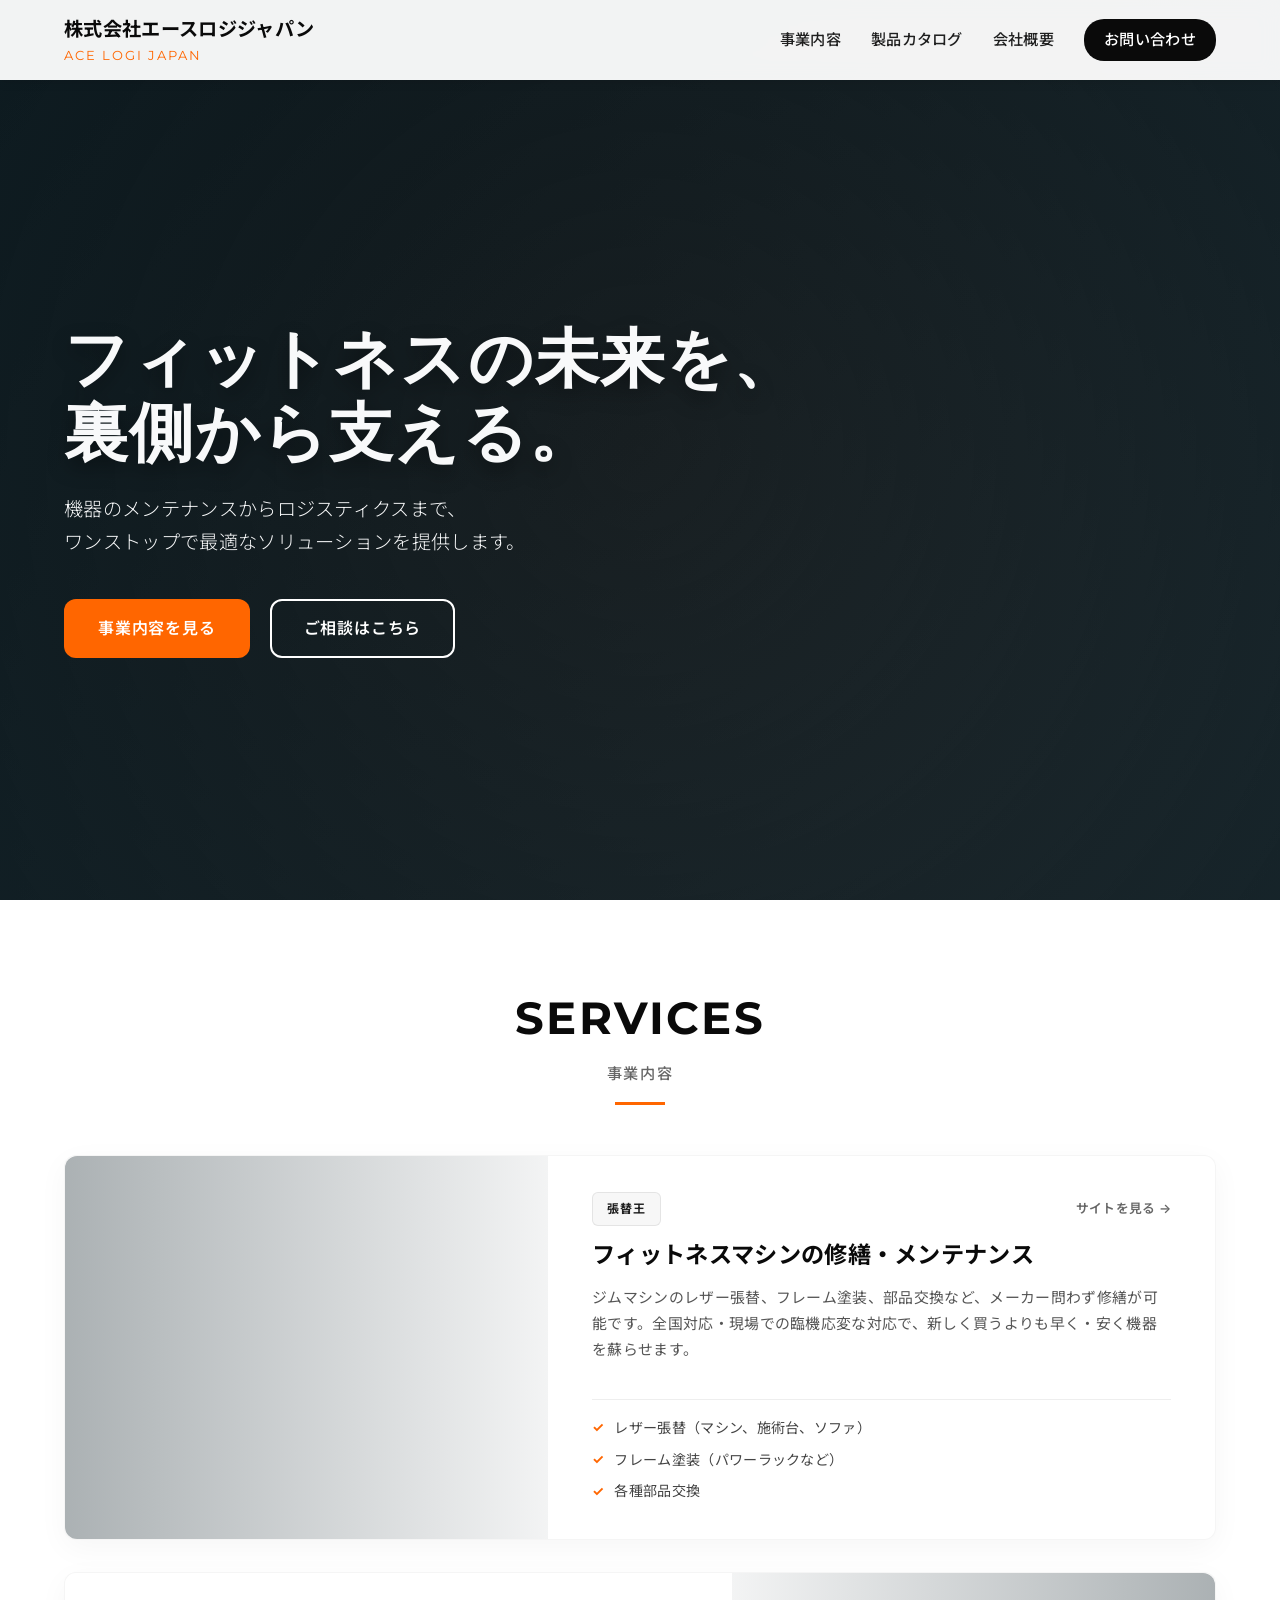
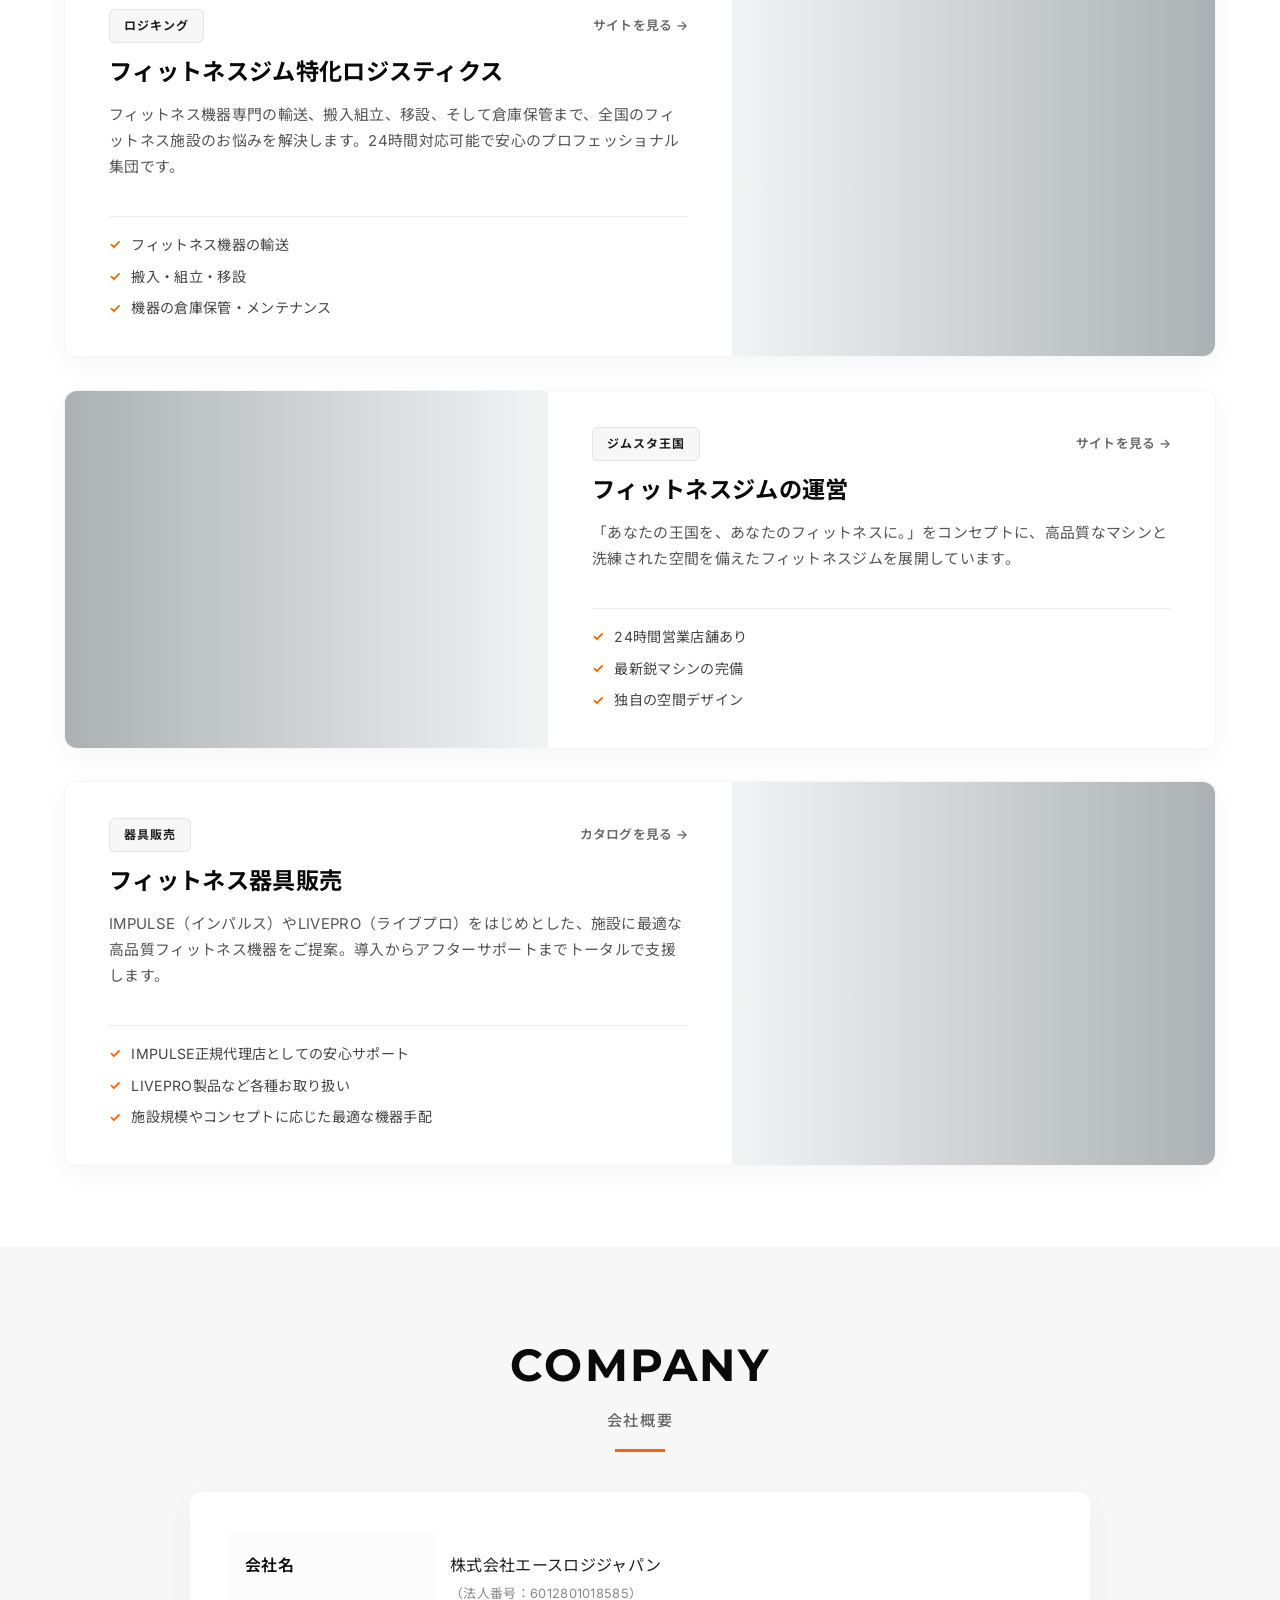
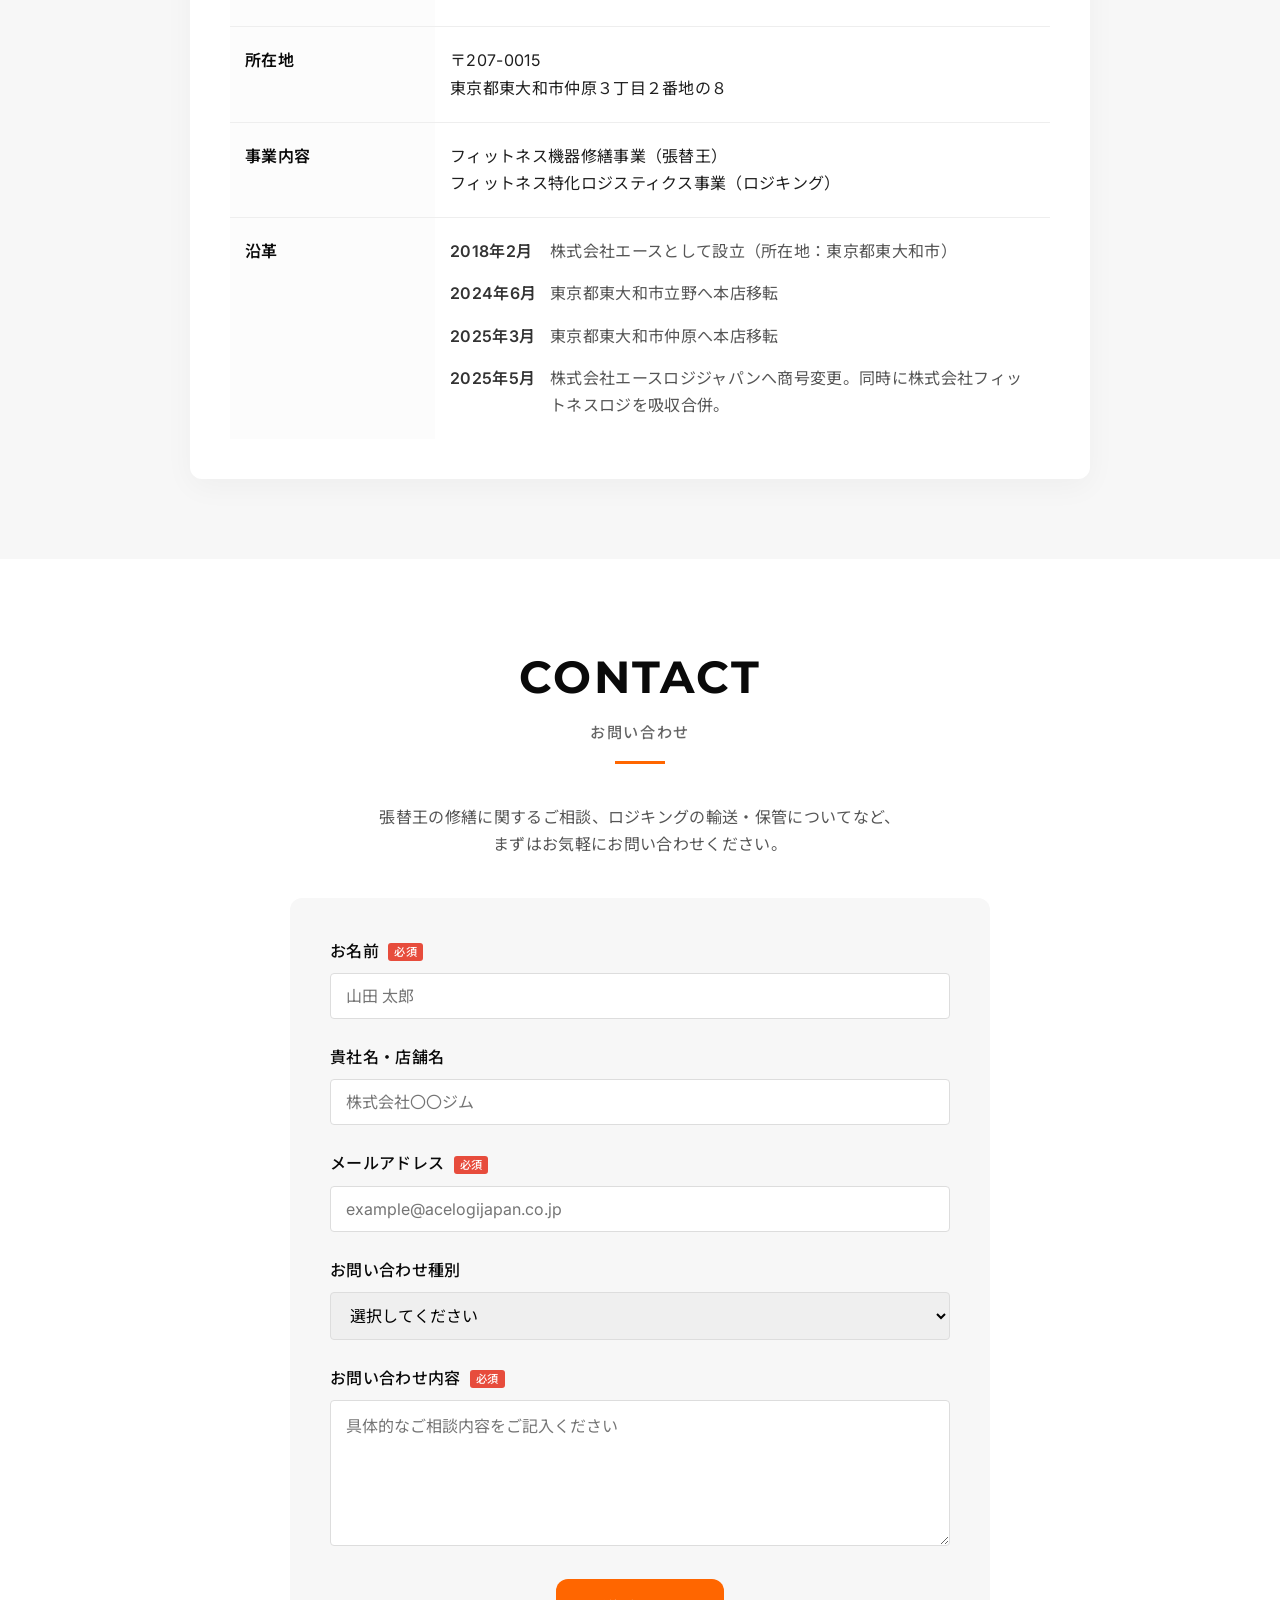
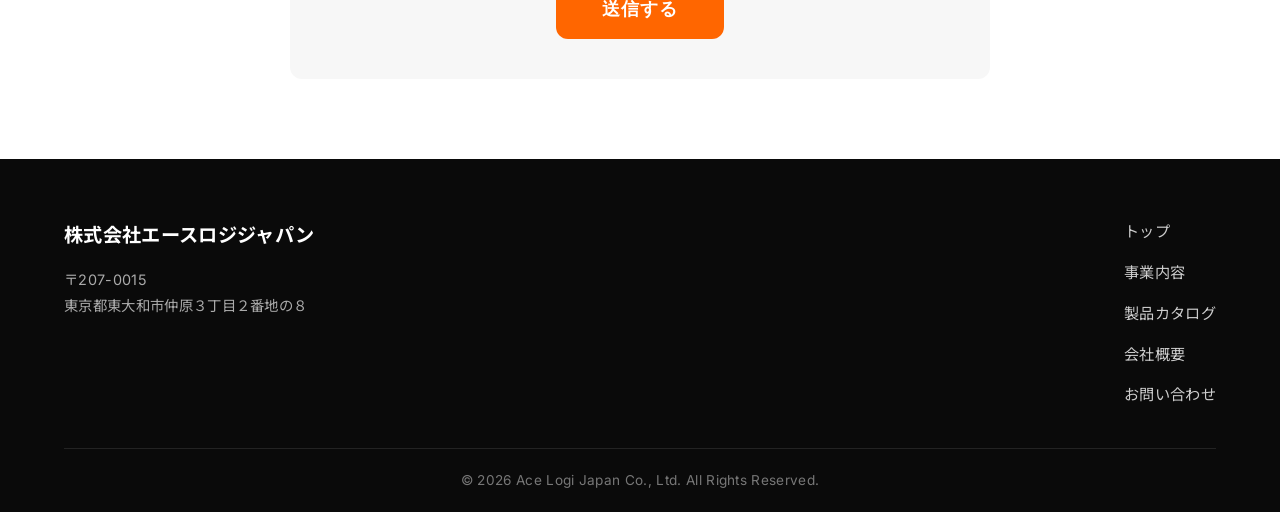
==== index.html @ 0ef65102 "Add EQUIPMENT selection modal to front page" ====
<!DOCTYPE html>
<html lang="ja">

<head>
    <meta charset="UTF-8">
    <meta name="viewport" content="width=device-width, initial-scale=1.0">
    <title>株式会社エースロジジャパン | Ace Logi Japan</title>
    <meta name="description" content="株式会社エースロジジャパンは、フィットネス機器のレザー張替・修理「張替王」と、フィットネスロジスティクス「ロジキング」を展開しています。">
    <!-- Google Fonts -->
    <link rel="preconnect" href="https://fonts.googleapis.com">
    <link rel="preconnect" href="https://fonts.gstatic.com" crossorigin>
    <link
        href="https://fonts.googleapis.com/css2?family=Inter:wght@400;500;600;700&family=Montserrat:wght@600;700;800&family=Noto+Sans+JP:wght@400;500;600;700&display=swap"
        rel="stylesheet">
    <!-- Custom CSS -->
    <link rel="stylesheet" href="styles.css">
</head>

<body>
    <!-- Navigation Header -->
    <header id="header" class="header">
        <div class="container header-container">
            <a href="#" class="logo">
                <span class="logo-jp">株式会社エースロジジャパン</span>
                <span class="logo-en">ACE LOGI JAPAN</span>
            </a>
            <nav class="nav-links">
                <a href="#services">事業内容</a>
                <a href="catalog.html">製品カタログ</a>
                <a href="#company">会社概要</a>
                <a href="#contact" class="btn-nav">お問い合わせ</a>
            </nav>
            <div class="mobile-menu-btn" id="mobile-menu-btn">
                <span></span>
                <span></span>
                <span></span>
            </div>
        </div>
        <!-- Mobile Nav -->
        <div class="mobile-nav" id="mobile-nav">
            <a href="#services" class="mobile-link">事業内容</a>
            <a href="catalog.html" class="mobile-link">製品カタログ</a>
            <a href="#company" class="mobile-link">会社概要</a>
            <a href="#contact" class="mobile-link btn-nav-mobile">お問い合わせ</a>
        </div>
    </header>

    <!-- Hero Section -->
    <section id="hero" class="hero">
        <div class="hero-overlay"></div>
        <div class="container hero-content">
            <h1 class="hero-title animate-up">フィットネスの未来を、<br>裏側から支える。</h1>
            <p class="hero-subtitle animate-up delay-1">機器のメンテナンスからロジスティクスまで、<br>ワンストップで最適なソリューションを提供します。</p>
            <div class="hero-actions animate-up delay-2">
                <a href="#services" class="btn btn-primary">事業内容を見る</a>
                <a href="#contact" class="btn btn-outline-light">ご相談はこちら</a>
            </div>
        </div>
    </section>


    <!-- Services Section -->
    <section id="services" class="services section">
        <div class="container">
            <div class="section-header text-center animate-up reveal">
                <h2 class="section-title">SERVICES</h2>
                <p class="section-subtitle">事業内容</p>
                <div class="divider"></div>
            </div>

            <div class="services-list">
                <!-- Service 1: Harikaeou -->
                <div class="service-card-wide animate-up reveal delay-1">
                    <a href="https://harikaeou.co.jp/" target="_blank" class="service-card-link-wide">
                        <div class="service-image-wide harikaeou-bg">
                            <div class="service-image-overlay"></div>
                        </div>
                        <div class="service-content-wide">
                            <div class="service-header-row">
                                <div class="service-brand">張替王</div>
                                <span class="service-visit-label">サイトを見る →</span>
                            </div>
                            <h3 class="service-name">フィットネスマシンの修繕・メンテナンス</h3>
                            <p class="service-desc">
                                ジムマシンのレザー張替、フレーム塗装、部品交換など、メーカー問わず修繕が可能です。全国対応・現場での臨機応変な対応で、新しく買うよりも早く・安く機器を蘇らせます。
                            </p>
                            <ul class="service-features">
                                <li><span class="icon">✓</span> レザー張替（マシン、施術台、ソファ）</li>
                                <li><span class="icon">✓</span> フレーム塗装（パワーラックなど）</li>
                                <li><span class="icon">✓</span> 各種部品交換</li>
                            </ul>
                        </div>
                    </a>
                </div>

                <!-- Service 2: Logiking -->
                <div class="service-card-wide animate-up reveal delay-2">
                    <a href="https://fitnesslogi.co.jp/" target="_blank"
                        class="service-card-link-wide service-card-link-wide--reverse">
                        <div class="service-image-wide logiking-bg">
                            <div class="service-image-overlay"></div>
                        </div>
                        <div class="service-content-wide">
                            <div class="service-header-row">
                                <div class="service-brand">ロジキング</div>
                                <span class="service-visit-label">サイトを見る →</span>
                            </div>
                            <h3 class="service-name">フィットネスジム特化ロジスティクス</h3>
                            <p class="service-desc">
                                フィットネス機器専門の輸送、搬入組立、移設、そして倉庫保管まで、全国のフィットネス施設のお悩みを解決します。24時間対応可能で安心のプロフェッショナル集団です。
                            </p>
                            <ul class="service-features">
                                <li><span class="icon">✓</span> フィットネス機器の輸送</li>
                                <li><span class="icon">✓</span> 搬入・組立・移設</li>
                                <li><span class="icon">✓</span> 機器の倉庫保管・メンテナンス</li>
                            </ul>
                        </div>
                    </a>
                </div>

                <!-- Service 3: Gymsta Kingdom -->
                <div class="service-card-wide animate-up reveal delay-3">
                    <a href="gymsta-kingdom.html" class="service-card-link-wide">
                        <div class="service-image-wide gymsta-bg">
                            <div class="service-image-overlay"></div>
                        </div>
                        <div class="service-content-wide">
                            <div class="service-header-row">
                                <div class="service-brand">ジムスタ王国</div>
                                <span class="service-visit-label">サイトを見る →</span>
                            </div>
                            <h3 class="service-name">フィットネスジムの運営</h3>
                            <p class="service-desc">
                                「あなたの王国を、あなたのフィットネスに。」をコンセプトに、高品質なマシンと洗練された空間を備えたフィットネスジムを展開しています。
                            </p>
                            <ul class="service-features">
                                <li><span class="icon">✓</span> 24時間営業店舗あり</li>
                                <li><span class="icon">✓</span> 最新鋭マシンの完備</li>
                                <li><span class="icon">✓</span> 独自の空間デザイン</li>
                            </ul>
                        </div>
                    </a>
                </div>

                <!-- Service 4: Equipment Sales -->
                <div class="service-card-wide animate-up reveal delay-3">
                    <a href="javascript:void(0)" onclick="openEquipmentModal()"
                        class="service-card-link-wide service-card-link-wide--reverse">
                        <div class="service-image-wide impulse-bg">
                            <div class="service-image-overlay"></div>
                        </div>
                        <div class="service-content-wide">
                            <div class="service-header-row">
                                <div class="service-brand">器具販売</div>
                                <span class="service-visit-label">カタログを見る →</span>
                            </div>
                            <h3 class="service-name">フィットネス器具販売</h3>
                            <p class="service-desc">
                                IMPULSE（インパルス）やLIVEPRO（ライブプロ）をはじめとした、施設に最適な高品質フィットネス機器をご提案。導入からアフターサポートまでトータルで支援します。
                            </p>
                            <ul class="service-features">
                                <li><span class="icon">✓</span> IMPULSE正規代理店としての安心サポート</li>
                                <li><span class="icon">✓</span> LIVEPRO製品など各種お取り扱い</li>
                                <li><span class="icon">✓</span> 施設規模やコンセプトに応じた最適な機器手配</li>
                            </ul>
                        </div>
                    </a>
                </div>
            </div>
        </div>
    </section>

    <!-- Company Profile Section -->
    <section id="company" class="company section bg-light">
        <div class="container">
            <div class="section-header text-center animate-up reveal">
                <h2 class="section-title">COMPANY</h2>
                <p class="section-subtitle">会社概要</p>
                <div class="divider"></div>
            </div>

            <div class="company-wrapper animate-up reveal delay-1">
                <table class="company-table">
                    <tbody>
                        <tr>
                            <th>会社名</th>
                            <td>株式会社エースロジジャパン<br><span class="text-sm">（法人番号：6012801018585）</span></td>
                        </tr>
                        <tr>
                            <th>所在地</th>
                            <td>〒207-0015<br>東京都東大和市仲原３丁目２番地の８</td>
                        </tr>
                        <tr>
                            <th>事業内容</th>
                            <td>フィットネス機器修繕事業（張替王）<br>フィットネス特化ロジスティクス事業（ロジキング）</td>
                        </tr>
                        <tr>
                            <th>沿革</th>
                            <td class="history-cell">
                                <ul class="history-list">
                                    <li><span class="history-date">2018年2月</span><span
                                            class="history-text">株式会社エースとして設立（所在地：東京都東大和市）</span></li>
                                    <li><span class="history-date">2024年6月</span><span
                                            class="history-text">東京都東大和市立野へ本店移転</span></li>
                                    <li><span class="history-date">2025年3月</span><span
                                            class="history-text">東京都東大和市仲原へ本店移転</span></li>
                                    <li><span class="history-date">2025年5月</span><span
                                            class="history-text">株式会社エースロジジャパンへ商号変更。同時に株式会社フィットネスロジを吸収合併。</span></li>
                                </ul>
                            </td>
                        </tr>
                    </tbody>
                </table>
            </div>
        </div>
    </section>

    <!-- Contact Section -->
    <section id="contact" class="contact section">
        <div class="container">
            <div class="section-header text-center animate-up reveal">
                <h2 class="section-title">CONTACT</h2>
                <p class="section-subtitle">お問い合わせ</p>
                <div class="divider"></div>
                <p class="contact-lead text-center">
                    張替王の修繕に関するご相談、ロジキングの輸送・保管についてなど、<br>まずはお気軽にお問い合わせください。
                </p>
            </div>

            <div class="contact-form-wrapper animate-up reveal delay-1">
                <!-- Form action set to mailto to open default mail client -->
                <form class="contact-form" action="mailto:info@acelogijapan.co.jp" method="POST" enctype="text/plain">
                    <div class="form-group">
                        <label for="name">お名前 <span class="required">必須</span></label>
                        <input type="text" id="name" name="name" placeholder="山田 太郎" required>
                    </div>
                    <div class="form-group">
                        <label for="company_name">貴社名・店舗名</label>
                        <input type="text" id="company_name" name="company_name" placeholder="株式会社〇〇ジム">
                    </div>
                    <div class="form-group">
                        <label for="email">メールアドレス <span class="required">必須</span></label>
                        <input type="email" id="email" name="email" placeholder="example@acelogijapan.co.jp" required>
                    </div>
                    <div class="form-group">
                        <label for="service">お問い合わせ種別</label>
                        <select id="service" name="service">
                            <option value="">選択してください</option>
                            <option value="harikaeou">張替王（修繕・メンテナンス）について</option>
                            <option value="logiking">ロジキング（輸送・倉庫保管）について</option>
                            <option value="other">その他・総合的なご相談</option>
                        </select>
                    </div>
                    <div class="form-group">
                        <label for="message">お問い合わせ内容 <span class="required">必須</span></label>
                        <textarea id="message" name="message" rows="6" placeholder="具体的なご相談内容をご記入ください"
                            required></textarea>
                    </div>
                    <div class="form-submit text-center">
                        <button type="submit" class="btn btn-primary btn-large">送信する</button>
                    </div>
                </form>
            </div>
        </div>
    </section>

    <!-- Footer -->
    <footer class="footer">
        <div class="container">
            <div class="footer-content">
                <div class="footer-brand">
                    <div class="logo-jp">株式会社エースロジジャパン</div>
                    <p class="footer-address">〒207-0015<br>東京都東大和市仲原３丁目２番地の８</p>
                </div>
                <div class="footer-links">
                    <a href="#hero">トップ</a>
                    <a href="#services">事業内容</a>
                    <a href="catalog.html">製品カタログ</a>
                    <a href="#company">会社概要</a>
                    <a href="#contact">お問い合わせ</a>
                </div>
            </div>
            <div class="footer-bottom">
                <p>&copy; 2026 Ace Logi Japan Co., Ltd. All Rights Reserved.</p>
            </div>
        </div>
    </footer>

    <!-- Equipment Selection Modal -->
    <div id="equipmentModal" class="equipment-modal">
        <div class="equipment-modal-overlay" onclick="closeEquipmentModal()"></div>
        <div class="equipment-modal-content">
            <span class="equipment-modal-close" onclick="closeEquipmentModal()">&times;</span>
            <h3 class="equipment-modal-title">メーカーを選択</h3>
            <p class="equipment-modal-desc">カタログをご覧になりたいブランドをお選びください。</p>
            <div class="equipment-grid">
                <!-- Impulse -->
                <a href="catalog.html" class="equipment-card">
                    <div class="equipment-card-img impulse-marketing-bg"></div>
                    <div class="equipment-card-text">
                        <img src="images/impulse-logo.png" alt="IMPULSE" class="brand-logo-inline">
                        <p style="color: var(--highlight); font-weight: 700;">IMPULSE カタログへ進む</p>
                    </div>
                </a>
                <!-- LivePro -->
                <a href="javascript:void(0)" onclick="alert('LIVEPROのカタログは現在準備中です。')" class="equipment-card">
                    <div class="equipment-card-img livepro-bg"></div>
                    <div class="equipment-card-text">
                        <div class="brand-text-inline">LIVEPRO</div>
                        <p style="color:var(--text-muted);font-weight:500;">COMING SOON</p>
                    </div>
                </a>
            </div>
        </div>
    </div>

    <!-- Custom JavaScript -->
    <script src="script.js"></script>
</body>

</html>
---- styles.css ----
/* =========================================================================
   Base Settings & Variables
   ========================================================================= */
:root {
    --primary-color: #0A0A0A;
    /* Deep premium black */
    --secondary-color: #1A1A1A;
    --accent-color: #333333;
    --highlight: #FF6600;
    /* Energetic premium fitness orange */
    --text-dark: #1F1F1F;
    --text-muted: #666666;
    --text-light: #F8F9FA;
    --bg-light: #F7F7F7;
    --bg-white: #FFFFFF;

    --font-main: 'Inter', 'Noto Sans JP', sans-serif;
    --font-heading: 'Montserrat', sans-serif;

    --transition-speed: 0.35s;
    --border-radius: 12px;
    --shadow-soft: 0 8px 30px rgba(0, 0, 0, 0.04);
    --shadow-hover: 0 16px 40px rgba(0, 0, 0, 0.12);
}

* {
    margin: 0;
    padding: 0;
    box-sizing: border-box;
}

html {
    scroll-behavior: smooth;
}

body {
    font-family: var(--font-main);
    color: var(--text-dark);
    line-height: 1.7;
    background-color: var(--bg-white);
    letter-spacing: 0.02em;
    -webkit-font-smoothing: antialiased;
    overflow-x: hidden;
}

a {
    text-decoration: none;
    color: inherit;
    transition: color var(--transition-speed);
}

ul {
    list-style: none;
}

.container {
    width: 90%;
    max-width: 1200px;
    margin: 0 auto;
}

.section {
    padding: 80px 0;
}

.bg-light {
    background-color: var(--bg-light);
}

.text-center {
    text-align: center;
}

/* Typography */
.section-title {
    font-family: var(--font-heading);
    font-size: 2.8rem;
    font-weight: 700;
    color: var(--primary-color);
    letter-spacing: 0.05em;
    text-transform: uppercase;
}

.section-subtitle {
    font-family: var(--font-main);
    font-size: 0.95rem;
    font-weight: 500;
    color: var(--text-muted);
    letter-spacing: 0.1em;
    text-transform: uppercase;
    margin-top: 5px;
}

.divider {
    width: 50px;
    height: 3px;
    background-color: var(--highlight);
    margin: 15px auto 40px;
}

/* Buttons */
.btn {
    display: inline-block;
    padding: 14px 32px;
    border-radius: var(--border-radius);
    font-weight: 600;
    letter-spacing: 0.05em;
    transition: all var(--transition-speed);
    cursor: pointer;
    border: 2px solid transparent;
}

.btn-primary {
    background-color: var(--highlight);
    color: #fff;
}

.btn-primary:hover {
    background-color: #E65C00;
    transform: translateY(-2px);
    box-shadow: 0 8px 20px rgba(255, 102, 0, 0.25);
}

.btn-outline-light {
    background-color: transparent;
    border-color: #fff;
    color: #fff;
}

.btn-outline-light:hover {
    background-color: #fff;
    color: var(--primary-color);
    transform: translateY(-2px);
    box-shadow: 0 8px 20px rgba(255, 255, 255, 0.2);
}

.btn-large {
    padding: 16px 44px;
    font-size: 1.1rem;
}

/* =========================================================================
   Header & Navigation
   ========================================================================= */
.header {
    position: fixed;
    top: 0;
    left: 0;
    width: 100%;
    background-color: rgba(255, 255, 255, 0.95);
    backdrop-filter: blur(10px);
    box-shadow: 0 2px 10px rgba(0, 0, 0, 0.1);
    z-index: 1000;
    transition: all var(--transition-speed);
}

.header-container {
    display: flex;
    justify-content: space-between;
    align-items: center;
    height: 80px;
}

.logo {
    display: flex;
    flex-direction: column;
}

.logo-jp {
    font-size: 1.2rem;
    font-weight: 700;
    color: var(--primary-color);
}

.logo-en {
    font-family: var(--font-heading);
    font-size: 0.8rem;
    color: var(--highlight);
    letter-spacing: 2px;
}

.nav-links {
    display: flex;
    align-items: center;
    gap: 30px;
}

.nav-links a {
    font-size: 0.95rem;
    font-weight: 500;
    color: var(--text-dark);
}

.nav-links a:hover {
    color: var(--highlight);
}

.btn-nav {
    background-color: var(--primary-color);
    color: #fff !important;
    padding: 8px 20px;
    border-radius: 20px;
}

.btn-nav:hover {
    background-color: var(--highlight);
}

/* Mobile Menu Button */
.mobile-menu-btn {
    display: none;
    flex-direction: column;
    justify-content: space-between;
    width: 30px;
    height: 21px;
    cursor: pointer;
    z-index: 1001;
}

.mobile-menu-btn span {
    display: block;
    height: 3px;
    width: 100%;
    background-color: var(--primary-color);
    border-radius: 3px;
    transition: all 0.3s ease-in-out;
}

.mobile-menu-btn.active span:nth-child(1) {
    transform: translateY(9px) rotate(45deg);
}

.mobile-menu-btn.active span:nth-child(2) {
    opacity: 0;
}

.mobile-menu-btn.active span:nth-child(3) {
    transform: translateY(-9px) rotate(-45deg);
}

/* Mobile Nav */
.mobile-nav {
    position: fixed;
    top: 80px;
    left: 0;
    width: 100%;
    background-color: #fff;
    padding: 20px 0;
    box-shadow: 0 10px 10px rgba(0, 0, 0, 0.1);
    transform: translateY(-150%);
    transition: transform 0.4s ease-in-out;
    z-index: 999;
    display: flex;
    flex-direction: column;
    align-items: center;
    gap: 20px;
}

.mobile-nav.active {
    transform: translateY(0);
}

.mobile-link {
    font-size: 1.1rem;
    font-weight: 500;
}

/* =========================================================================
   Hero Section
   ========================================================================= */
.hero {
    height: 100vh;
    min-height: 600px;
    background: linear-gradient(135deg, var(--primary-color) 0%, var(--accent-color) 100%);
    position: relative;
    display: flex;
    align-items: center;
    padding-top: 80px;
    overflow: hidden;
}

.hero::before {
    content: '';
    position: absolute;
    top: 0;
    left: 0;
    width: 100%;
    height: 100%;
    background-image: url('https://images.unsplash.com/photo-1534438327276-14e5300c3a48?q=80&w=2940&auto=format&fit=crop');
    /* Placeholder image representing fitness/gym */
    background-size: cover;
    background-position: center;
    opacity: 0.15;
    z-index: 0;
}

.hero-overlay {
    position: absolute;
    top: 0;
    left: 0;
    width: 100%;
    height: 100%;
    background: radial-gradient(circle at center, rgba(15, 32, 39, 0.4) 0%, rgba(15, 32, 39, 0.8) 100%);
    z-index: 1;
}

.hero-content {
    position: relative;
    z-index: 2;
    color: var(--text-light);
}

.hero-title {
    font-family: var(--font-heading);
    font-size: 4rem;
    font-weight: 800;
    line-height: 1.15;
    margin-bottom: 24px;
    letter-spacing: 0.02em;
    text-shadow: 0 8px 20px rgba(0, 0, 0, 0.4);
}

.hero-subtitle {
    font-size: 1.2rem;
    font-weight: 300;
    margin-bottom: 40px;
    opacity: 0.9;
}

.hero-actions {
    display: flex;
    gap: 20px;
}


/* =========================================================================
   Services Section (Wide Card Layout)
   ========================================================================= */

/* Placeholders for specific service backgrounds */
.harikaeou-bg {
    background-image: url('https://images.unsplash.com/photo-1540497077202-7c8a3999166f?q=80&w=2940&auto=format&fit=crop');
}

.logiking-bg {
    background-image: url('https://images.unsplash.com/photo-1580674285054-bed31e145f59?q=80&w=2940&auto=format&fit=crop');
}

.gymsta-bg {
    background-image: url('https://images.unsplash.com/photo-1534438327276-14e5300c3a48?q=80&w=2940&auto=format&fit=crop');
}

.impulse-bg {
    background-image: url('images/impulse-bg.jpg');
}

/* --- Wide Card List Container --- */
.services-list {
    display: flex;
    flex-direction: column;
    gap: 32px;
    margin-top: 50px;
}

/* --- Wide Card Base --- */
.service-card-wide {
    background-color: var(--bg-white);
    border-radius: var(--border-radius);
    overflow: visible;
    box-shadow: var(--shadow-soft);
    transition: transform var(--transition-speed) ease, box-shadow var(--transition-speed) ease;
    border: 1px solid rgba(0, 0, 0, 0.04);
}

.service-card-wide:hover {
    transform: translateY(-8px);
    box-shadow: var(--shadow-hover);
}

/* --- Wide Card Link: photo-left text-right --- */
.service-card-link-wide {
    display: flex;
    flex-direction: row;
    min-height: 260px;
    height: auto;
    color: inherit;
    text-decoration: none;
    border-radius: var(--border-radius);
    overflow: hidden;
}

/* Reverse: photo-right text-left */
.service-card-link-wide--reverse {
    flex-direction: row-reverse;
}

/* --- Photo Panel --- */
.service-image-wide {
    width: 42%;
    min-height: 260px;
    flex-shrink: 0;
    background-size: cover;
    background-position: center;
    position: relative;
    overflow: hidden;
}

.service-image-overlay {
    position: absolute;
    inset: 0;
    background: linear-gradient(to right, rgba(15, 32, 39, 0.35), rgba(15, 32, 39, 0.05));
    transition: background 0.35s;
}

.service-card-link-wide--reverse .service-image-overlay {
    background: linear-gradient(to left, rgba(15, 32, 39, 0.35), rgba(15, 32, 39, 0.05));
}

.service-card-wide:hover .service-image-overlay {
    background: linear-gradient(to right, rgba(15, 32, 39, 0.55), rgba(15, 32, 39, 0.1));
}

.service-card-link-wide--reverse:hover .service-image-overlay {
    background: linear-gradient(to left, rgba(15, 32, 39, 0.55), rgba(15, 32, 39, 0.1));
}

/* Subtle zoom on hover */
.service-image-wide {
    transform-origin: center;
    transition: transform 0.5s ease;
}

.service-card-wide:hover .service-image-wide {
    transform: scale(1.03);
}

/* --- Text Panel --- */
.service-content-wide {
    flex: 1;
    padding: 36px 44px;
    display: flex;
    flex-direction: column;
    justify-content: flex-start;
    overflow: visible;
    min-width: 0;
}

/* --- Header Row (brand badge + visit link) --- */
.service-header-row {
    display: flex;
    align-items: center;
    justify-content: space-between;
    margin-bottom: 14px;
}

.service-brand {
    display: inline-flex;
    align-items: center;
    justify-content: center;
    background-color: var(--bg-light);
    color: var(--text-dark);
    border: 1px solid rgba(0, 0, 0, 0.08);
    padding: 6px 14px;
    border-radius: 6px;
    font-size: 0.75rem;
    font-weight: 700;
    letter-spacing: 1px;
    text-transform: uppercase;
}

.service-brand-image {
    padding: 4px 10px;
    background-color: var(--bg-white);
}

.service-brand-image img {
    height: 14px;
    width: auto;
    display: block;
}

.service-visit-label {
    font-size: 0.8rem;
    font-weight: 600;
    color: var(--text-muted);
    letter-spacing: 0.02em;
    transition: color var(--transition-speed), transform var(--transition-speed);
}

.service-card-wide:hover .service-visit-label {
    color: var(--highlight);
    transform: translateX(4px);
}

/* --- Service Name --- */
.service-name {
    font-size: 1.45rem;
    font-weight: 700;
    margin-bottom: 14px;
    color: var(--primary-color);
    line-height: 1.3;
    transition: color 0.25s;
}

.service-card-wide:hover .service-name {
    color: var(--highlight);
}

/* --- Service Desc --- */
.service-desc {
    font-size: 0.93rem;
    color: #555;
    margin-bottom: 20px;
    line-height: 1.75;
}

/* --- Feature List --- */
.service-features {
    border-top: 1px solid #eee;
    padding-top: 16px;
    margin-top: 16px;
}

.service-features li {
    font-size: 0.88rem;
    margin-bottom: 8px;
    display: flex;
    align-items: center;
    color: #444;
}

.service-features li:last-child {
    margin-bottom: 0;
}

.service-features .icon {
    color: var(--highlight);
    font-weight: bold;
    margin-right: 10px;
    font-size: 0.85rem;
}

/* --- Responsive: stack vertically on mobile --- */
@media (max-width: 768px) {

    .service-card-link-wide,
    .service-card-link-wide--reverse {
        flex-direction: column;
        height: auto;
    }

    .service-image-wide {
        width: 100%;
        height: 220px;
    }

    .service-content-wide {
        padding: 24px 22px;
    }

    .service-name {
        font-size: 1.25rem;
    }
}

/* =========================================================================
   Company Profile Section
   ========================================================================= */
.company-wrapper {
    background-color: #fff;
    border-radius: var(--border-radius);
    padding: 40px;
    box-shadow: var(--shadow-soft);
    max-width: 900px;
    margin: 0 auto;
}

.company-table {
    width: 100%;
    border-collapse: collapse;
}

.company-table th,
.company-table td {
    padding: 20px 15px;
    border-bottom: 1px solid #eee;
    text-align: left;
    vertical-align: top;
}

.company-table th {
    width: 25%;
    font-weight: 600;
    color: var(--primary-color);
    background-color: rgba(250, 250, 250, 0.5);
}

.company-table tr:last-child th,
.company-table tr:last-child td {
    border-bottom: none;
}

.text-sm {
    font-size: 0.8rem;
    color: #888;
}

.history-list {
    position: relative;
}

.history-list li {
    margin-bottom: 15px;
    display: flex;
}

.history-list li:last-child {
    margin-bottom: 0;
}

.history-date {
    font-weight: 600;
    color: var(--accent-color);
    width: 100px;
    flex-shrink: 0;
}

.history-text {
    color: #555;
}

/* =========================================================================
   Contact Section
   ========================================================================= */
.contact-lead {
    margin-bottom: 40px;
    color: #555;
}

.contact-form-wrapper {
    max-width: 700px;
    margin: 0 auto;
    background-color: var(--bg-light);
    padding: 40px;
    border-radius: var(--border-radius);
}

.form-group {
    margin-bottom: 25px;
}

.form-group label {
    display: block;
    margin-bottom: 8px;
    font-weight: 500;
    color: var(--primary-color);
}

.required {
    background-color: #E74C3C;
    color: white;
    font-size: 0.7rem;
    padding: 2px 6px;
    border-radius: 3px;
    margin-left: 5px;
    vertical-align: middle;
}

.form-group input,
.form-group select,
.form-group textarea {
    width: 100%;
    padding: 12px 15px;
    border: 1px solid #ddd;
    border-radius: 4px;
    font-family: inherit;
    font-size: 1rem;
    transition: border-color 0.3s;
}

.form-group input:focus,
.form-group select:focus,
.form-group textarea:focus {
    outline: none;
    border-color: var(--highlight);
    box-shadow: 0 0 0 2px rgba(230, 126, 34, 0.1);
}

/* =========================================================================
   Footer
   ========================================================================= */
.footer {
    background-color: var(--primary-color);
    color: var(--text-light);
    padding: 60px 0 20px;
}

.footer-content {
    display: flex;
    justify-content: space-between;
    flex-wrap: wrap;
    gap: 40px;
    margin-bottom: 40px;
}

.footer-brand .logo-jp {
    color: #fff;
    margin-bottom: 15px;
}

.footer-address {
    color: #aaa;
    font-size: 0.9rem;
    line-height: 1.8;
}

.footer-links {
    display: flex;
    flex-direction: column;
    gap: 15px;
}

.footer-links a {
    color: #ccc;
    font-size: 0.95rem;
}

.footer-links a:hover {
    color: var(--highlight);
    padding-left: 5px;
}

.footer-bottom {
    text-align: center;
    padding-top: 20px;
    border-top: 1px solid rgba(255, 255, 255, 0.1);
    color: #777;
    font-size: 0.85rem;
}

/* =========================================================================
   Animations & Responsive
   ========================================================================= */

/* Reveal Animations (for scroll) */
.reveal {
    opacity: 0;
    transform: translate(-15px, 30px) scale(0.98);
    transition: all 1.2s cubic-bezier(0.25, 1, 0.3, 1);
}

.reveal.active {
    opacity: 1;
    transform: translate(0, 0) scale(1);
}

/* Initial Load Animations (for hero text) */
.animate-up {
    animation: elegantEntrance 1.8s cubic-bezier(0.25, 1, 0.3, 1) forwards;
    opacity: 0;
}

.delay-1 {
    animation-delay: 0.3s;
}

.delay-2 {
    animation-delay: 0.6s;
}

@keyframes elegantEntrance {
    0% {
        opacity: 0;
        transform: translate(-20px, 30px) scale(0.96);
        filter: blur(4px);
    }

    100% {
        opacity: 1;
        transform: translate(0, 0) scale(1);
        filter: blur(0);
    }
}

/* Responsive Media Queries */
@media (max-width: 768px) {
    .nav-links {
        display: none;
        /* Hide desktop nav */
    }

    .mobile-menu-btn {
        display: flex;
        /* Show hamburger */
    }

    .hero-title {
        font-size: 2.2rem;
    }

    .hero-subtitle {
        font-size: 1rem;
    }

    .hero-actions {
        flex-direction: column;
    }

    .company-table th,
    .company-table td {
        display: block;
        width: 100%;
    }

    .company-table th {
        border-bottom: none;
        padding-bottom: 5px;
    }

    .company-table td {
        padding-top: 0;
        margin-bottom: 15px;
    }

    .history-list li {
        flex-direction: column;
    }

    .history-date {
        margin-bottom: 5px;
    }

    .footer-content {
        flex-direction: column;
    }
}

/* =========================================================================
   Catalog Grid Section (Zaoba style)
   ========================================================================= */
.catalog-header {
    background-color: var(--bg-light);
    padding: 120px 0 60px;
    text-align: center;
}

.catalog-title {
    font-family: var(--font-heading);
    font-size: 3rem;
    color: var(--primary-color);
    letter-spacing: 2px;
}

.catalog-subtitle {
    font-size: 1.1rem;
    color: #666;
    margin-top: 10px;
}

.catalog-section {
    padding: 60px 0;
}

.catalog-category-title {
    font-size: 2rem;
    color: var(--secondary-color);
    margin-bottom: 30px;
    border-left: 5px solid var(--highlight);
    padding-left: 15px;
}

.catalog-grid {
    display: grid;
    grid-template-columns: repeat(auto-fill, minmax(280px, 1fr));
    gap: 30px;
}

.catalog-item {
    background: #fff;
    border: 1px solid #eee;
    border-radius: var(--border-radius);
    overflow: hidden;
    transition: transform var(--transition-speed), box-shadow var(--transition-speed);
}

.catalog-item:hover {
    transform: translateY(-5px);
    box-shadow: var(--shadow-hover);
}

.catalog-img-wrapper {
    width: 100%;
    height: 250px;
    background-color: #f9f9f9;
    display: flex;
    align-items: center;
    justify-content: center;
    padding: 20px;
    border-bottom: 1px solid #eee;
}

.catalog-img-wrapper img {
    max-width: 100%;
    max-height: 100%;
    object-fit: contain;
}

.catalog-placeholder {
    color: #ccc;
    font-size: 3rem;
}

.catalog-info {
    padding: 20px;
}

.catalog-name {
    font-size: 1.25rem;
    font-weight: 700;
    color: var(--primary-color);
    margin-bottom: 10px;
    line-height: 1.4;
}

.catalog-meta {
    font-size: 0.9rem;
    color: #666;
    display: flex;
    flex-direction: column;
    gap: 5px;
}

.catalog-meta span {
    display: flex;
    justify-content: space-between;
    border-bottom: 1px dashed #eee;
    padding-bottom: 3px;
}

.catalog-meta span strong {
    color: #333;
}

/* Catalog Series Tabs */
.catalog-tabs {
    display: flex;
    gap: 12px;
    margin-bottom: 50px;
    flex-wrap: wrap;
}

.catalog-tab {
    padding: 10px 28px;
    border: 2px solid var(--primary-color);
    border-radius: 30px;
    background: transparent;
    color: var(--primary-color);
    font-size: 0.95rem;
    font-weight: 600;
    cursor: pointer;
    letter-spacing: 1px;
    transition: all 0.3s ease;
    font-family: var(--font-main);
}

.catalog-tab:hover {
    background-color: var(--primary-color);
    color: #fff;
}

.catalog-tab.active {
    background-color: var(--highlight);
    border-color: var(--highlight);
    color: #fff;
}

/* Catalog category description */
.catalog-category-desc {
    font-size: 0.95rem;
    color: #666;
    margin-top: -15px;
    margin-bottom: 30px;
    line-height: 1.8;
    max-width: 700px;
}

/* Japanese sub-name under machine name */
.catalog-name-jp {
    font-size: 0.85rem;
    color: #888;
    margin-top: -6px;
    margin-bottom: 10px;
}

/* Hidden category for tab filtering */
.catalog-category.hidden {
    display: none;
}

@media (max-width: 768px) {
    .catalog-tabs {
        gap: 8px;
    }

    .catalog-tab {
        padding: 8px 20px;
        font-size: 0.88rem;
    }

    .catalog-grid {
        grid-template-columns: repeat(2, 1fr);
        gap: 10px;
    }

    .catalog-img-wrapper {
        height: 140px;
        padding: 10px;
    }

    .catalog-info {
        padding: 12px 10px;
    }

    .catalog-name {
        font-size: 0.9rem;
        margin-bottom: 6px;
    }

    .catalog-name-jp {
        font-size: 0.7rem;
        margin-bottom: 8px;
    }

    .catalog-meta {
        font-size: 0.75rem;
    }

    /* Adjust inquiry flow elements for smaller width */
    .inquiry-price {
        padding: 8px 10px;
        margin-top: 10px;
        margin-bottom: 8px;
        flex-direction: column;
        align-items: flex-start;
        gap: 2px;
    }

    .price-label {
        font-size: 0.65rem;
    }

    .price-value {
        font-size: 0.75rem;
    }

    .btn-add-to-estimate {
        padding: 8px 6px;
        font-size: 0.7rem;
        letter-spacing: 0;
    }
}

/* =========================================================================
   Inquiry / Estimate Flow Styles
   ========================================================================= */

/* --- Price label on catalog cards --- */
.inquiry-price {
    display: flex;
    justify-content: space-between;
    align-items: baseline;
    margin-top: 16px;
    margin-bottom: 10px;
    padding: 11px 14px;
    background: #f5f5f3;
    border-top: 1px solid #e8e8e8;
    border-bottom: 1px solid #e8e8e8;
}

.price-label {
    font-size: 0.73rem;
    color: #999;
    font-weight: 400;
    letter-spacing: 0.3px;
}

.price-value {
    font-size: 0.82rem;
    color: var(--accent-color);
    font-weight: 600;
    letter-spacing: 0.3px;
}

/* --- Add to Estimate Button --- */
.btn-add-to-estimate {
    display: block;
    width: 100%;
    padding: 11px 14px;
    background: transparent;
    color: var(--primary-color);
    border: 1.5px solid var(--primary-color);
    border-radius: 4px;
    font-size: 0.82rem;
    font-weight: 500;
    cursor: pointer;
    text-align: center;
    letter-spacing: 1.5px;
    text-transform: uppercase;
    transition: background 0.22s, color 0.22s, border-color 0.22s;
    font-family: var(--font-main);
}

.btn-add-to-estimate:hover {
    background: var(--primary-color);
    color: #fff;
    border-color: var(--primary-color);
}

.btn-add-to-estimate.added {
    background: var(--primary-color);
    color: #fff;
    border-color: var(--primary-color);
    letter-spacing: 0.5px;
    text-transform: none;
}

/* --- Floating Estimate Cart --- */
.estimate-cart {
    position: fixed;
    bottom: 28px;
    right: 28px;
    width: 310px;
    background: #fff;
    color: var(--primary-color);
    border-radius: 4px;
    box-shadow: 0 2px 4px rgba(0, 0, 0, 0.06), 0 8px 32px rgba(0, 0, 0, 0.12);
    z-index: 2000;
    overflow: hidden;
    border: 1px solid #e0e0e0;
    transition: box-shadow 0.3s;
}

.estimate-cart:hover {
    box-shadow: 0 4px 8px rgba(0, 0, 0, 0.08), 0 14px 40px rgba(0, 0, 0, 0.16);
}

.estimate-cart-header {
    display: flex;
    align-items: center;
    gap: 0;
    padding: 14px 18px;
    cursor: pointer;
    user-select: none;
    background: var(--primary-color);
    border-bottom: none;
}

.cart-label {
    flex: 1;
    font-family: var(--font-heading);
    font-size: 0.75rem;
    letter-spacing: 2.5px;
    color: rgba(255, 255, 255, 0.85);
    font-weight: 400;
}

.cart-count {
    background: var(--highlight);
    color: #fff;
    min-width: 22px;
    height: 22px;
    padding: 0 6px;
    border-radius: 2px;
    display: flex;
    align-items: center;
    justify-content: center;
    font-size: 0.72rem;
    font-weight: 700;
    margin-right: 12px;
    transition: transform 0.25s cubic-bezier(0.34, 1.56, 0.64, 1);
}

.cart-count.bump {
    transform: scale(1.3);
}

.cart-toggle-icon {
    width: 16px;
    height: 16px;
    position: relative;
    flex-shrink: 0;
    opacity: 0.5;
}

.cart-toggle-icon::before,
.cart-toggle-icon::after {
    content: '';
    position: absolute;
    left: 50%;
    width: 7px;
    height: 1.5px;
    background: #fff;
    transition: transform 0.25s;
}

.cart-toggle-icon::before {
    transform: translateX(-100%) rotate(-45deg);
    top: 50%;
}

.cart-toggle-icon::after {
    transform: translateX(0%) rotate(45deg);
    top: 50%;
}

.estimate-cart.collapsed .cart-toggle-icon::before {
    transform: translateX(-100%) rotate(45deg);
}

.estimate-cart.collapsed .cart-toggle-icon::after {
    transform: translateX(0%) rotate(-45deg);
}

.estimate-cart-body {
    max-height: 380px;
    overflow: hidden;
    transition: max-height 0.32s cubic-bezier(0.25, 1, 0.3, 1);
}

.estimate-cart.collapsed .estimate-cart-body {
    max-height: 0;
}

.cart-items {
    padding: 12px 18px;
    max-height: 230px;
    overflow-y: auto;
    display: flex;
    flex-direction: column;
    gap: 1px;
}

.cart-items::-webkit-scrollbar {
    width: 3px;
}

.cart-items::-webkit-scrollbar-track {
    background: transparent;
}

.cart-items::-webkit-scrollbar-thumb {
    background: #ddd;
    border-radius: 2px;
}

.cart-item-row {
    display: flex;
    align-items: center;
    gap: 10px;
    padding: 9px 0;
    border-bottom: 1px solid #f0f0f0;
    font-size: 0.8rem;
    animation: slideInCart 0.25s ease;
}

.cart-item-row:last-child {
    border-bottom: none;
}

@keyframes slideInCart {
    from {
        opacity: 0;
        transform: translateY(-4px);
    }

    to {
        opacity: 1;
        transform: translateY(0);
    }
}

.cart-item-index {
    font-family: var(--font-heading);
    font-size: 0.68rem;
    color: #bbb;
    letter-spacing: 0.5px;
    flex-shrink: 0;
    min-width: 18px;
}

.cart-item-name {
    flex: 1;
    line-height: 1.4;
    color: var(--primary-color);
    font-size: 0.78rem;
    font-weight: 500;
}

.cart-item-qty {
    color: #aaa;
    font-size: 0.72rem;
    font-family: var(--font-heading);
    letter-spacing: 0.5px;
    flex-shrink: 0;
}

.cart-empty-msg {
    color: #bbb;
    font-size: 0.8rem;
    text-align: center;
    padding: 14px 0;
    letter-spacing: 0.3px;
}

.cart-footer {
    padding: 12px 18px 16px;
    border-top: 1px solid #eee;
}

.btn-go-estimate {
    display: block;
    width: 100%;
    padding: 12px;
    background: var(--primary-color);
    color: #fff;
    border-radius: 3px;
    text-align: center;
    font-weight: 500;
    font-size: 0.8rem;
    letter-spacing: 1.5px;
    text-transform: uppercase;
    transition: background 0.22s;
    cursor: pointer;
    text-decoration: none;
}

.btn-go-estimate:hover {
    background: var(--highlight);
    color: #fff;
}

/* --- Cart Add Notification Toast --- */
.cart-notification {
    position: fixed;
    bottom: 108px;
    right: 28px;
    background: var(--primary-color);
    color: rgba(255, 255, 255, 0.9);
    padding: 9px 18px;
    border-radius: 3px;
    font-size: 0.78rem;
    font-weight: 400;
    letter-spacing: 0.5px;
    z-index: 3000;
    opacity: 0;
    transform: translateY(6px);
    transition: opacity 0.2s, transform 0.2s;
    pointer-events: none;
}

.cart-notification.show {
    opacity: 1;
    transform: translateY(0);
}

@media (max-width: 768px) {
    .estimate-cart {
        width: calc(100% - 32px);
        right: 16px;
        bottom: 16px;
    }

    .cart-notification {
        right: 16px;
        bottom: 100px;
    }
}
/* =========================================================================
   Equipment Selection Modal
   ========================================================================= */
.equipment-modal {
    position: fixed;
    top: 0;
    left: 0;
    width: 100%;
    height: 100%;
    display: none;
    z-index: 10000;
    align-items: center;
    justify-content: center;
}

.equipment-modal.show {
    display: flex;
}

.equipment-modal-overlay {
    position: absolute;
    inset: 0;
    background: rgba(15, 32, 39, 0.7);
    backdrop-filter: blur(8px);
    -webkit-backdrop-filter: blur(8px);
}

.equipment-modal-content {
    position: relative;
    background: var(--bg-white);
    border-radius: var(--border-radius);
    padding: 40px;
    max-width: 800px;
    width: 90%;
    box-shadow: 0 25px 50px rgba(0, 0, 0, 0.3);
    text-align: center;
    animation: elegantEntrance 0.5s ease-out;
    z-index: 2;
}

.equipment-modal-close {
    position: absolute;
    top: 20px;
    right: 25px;
    font-size: 2.2rem;
    color: #999;
    cursor: pointer;
    line-height: 1;
    transition: color 0.3s;
}

.equipment-modal-close:hover {
    color: var(--primary-color);
}

.equipment-modal-title {
    font-size: 1.8rem;
    color: var(--primary-color);
    margin-bottom: 15px;
    font-family: var(--font-heading);
    letter-spacing: 0.05em;
}

.equipment-modal-desc {
    color: var(--text-muted);
    margin-bottom: 35px;
    font-size: 0.95rem;
}

.equipment-grid {
    display: grid;
    grid-template-columns: 1fr 1fr;
    gap: 30px;
}

.equipment-card {
    display: flex;
    flex-direction: column;
    border-radius: 12px;
    overflow: hidden;
    background: #fff;
    border: 1px solid rgba(0, 0, 0, 0.06);
    transition: transform var(--transition-speed), box-shadow var(--transition-speed);
    text-decoration: none;
    color: inherit;
}

.equipment-card:hover {
    transform: translateY(-6px);
    box-shadow: 0 15px 35px rgba(0, 0, 0, 0.1);
}

.equipment-card-img {
    height: 200px;
    background-size: cover;
    background-position: center;
}

.impulse-marketing-bg {
    background-image: url('images/impulse-marketing.jpg');
}

.livepro-bg {
    background: linear-gradient(135deg, #1f2937 0%, #0f172a 100%);
    display: flex;
    align-items: center;
    justify-content: center;
    position: relative;
    overflow: hidden;
}

.livepro-bg::before {
    content: '';
    position: absolute;
    inset: 0;
    background: radial-gradient(circle at center, rgba(255, 255, 255, 0.05) 0%, transparent 70%);
}

.livepro-bg::after {
    content: 'LIVEPRO';
    font-family: var(--font-heading);
    font-size: 3rem;
    color: rgba(255, 255, 255, 0.06);
    font-weight: 800;
    letter-spacing: 4px;
}

.equipment-card-text {
    padding: 24px;
    display: flex;
    flex-direction: column;
    align-items: center;
    justify-content: center;
    gap: 15px;
    background: #fff;
}

.brand-logo-inline {
    height: 32px;
    width: auto;
}

.brand-text-inline {
    font-family: var(--font-heading);
    font-size: 1.6rem;
    font-weight: 800;
    color: #1f2937;
    letter-spacing: 1.5px;
    line-height: 32px;
    /* to align with logo height */
}

.equipment-card-text p {
    font-size: 0.95rem;
    margin: 0;
}

@media (max-width: 768px) {
    .equipment-grid {
        grid-template-columns: 1fr;
        gap: 20px;
    }

    .equipment-card-img {
        height: 160px;
    }

    .equipment-modal-content {
        padding: 30px 20px;
    }
}
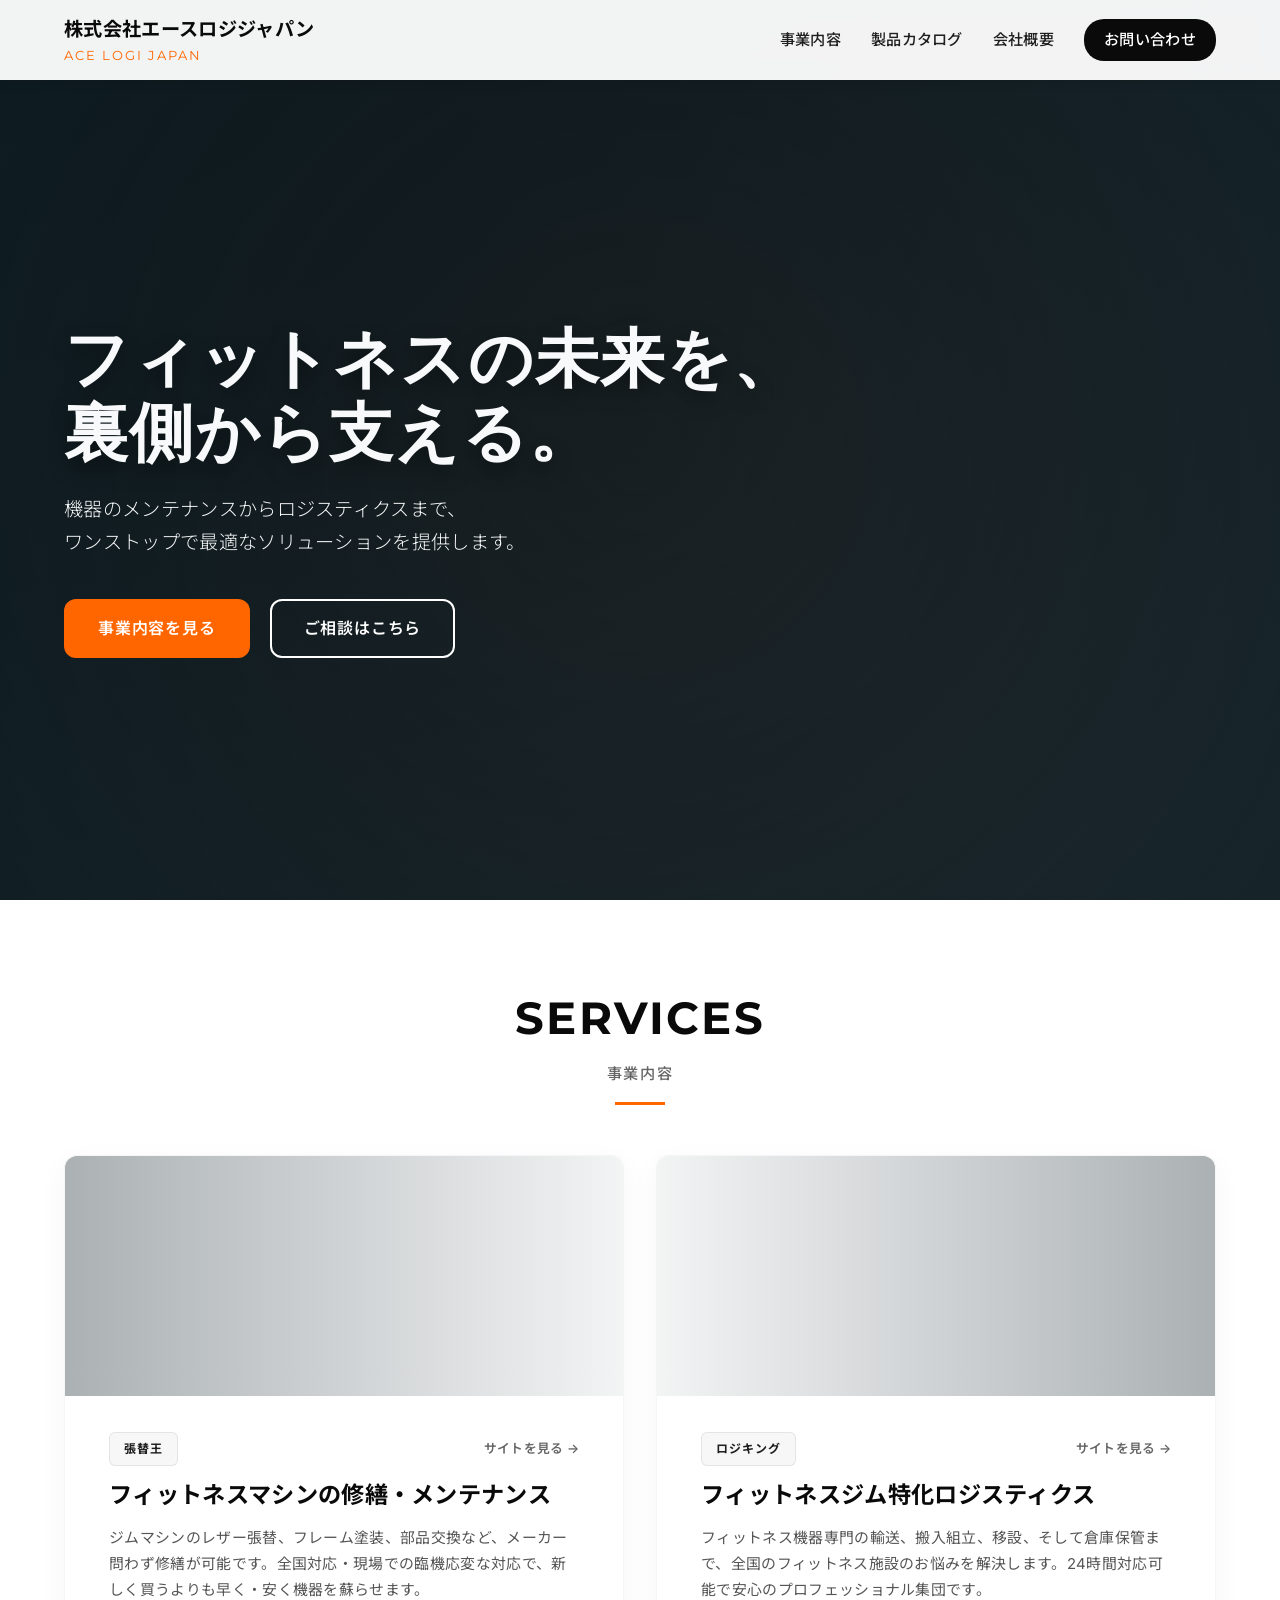
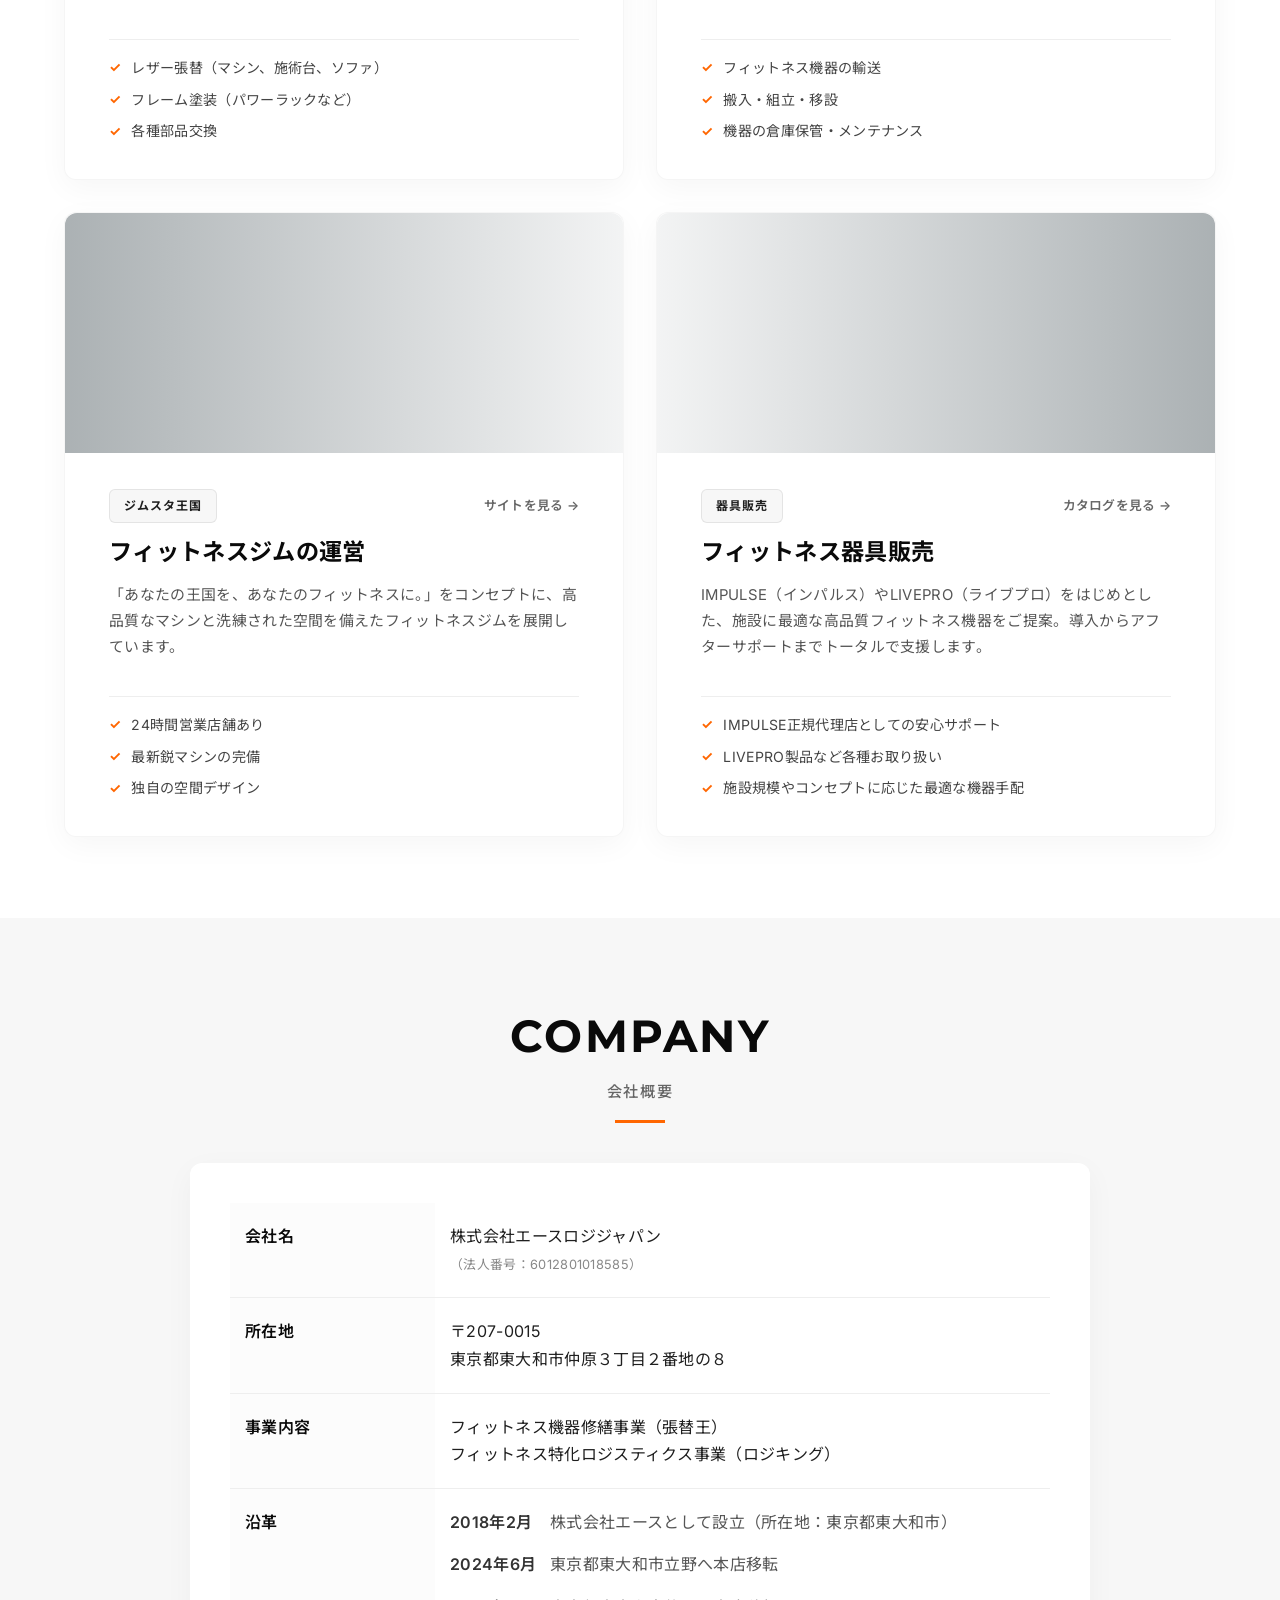
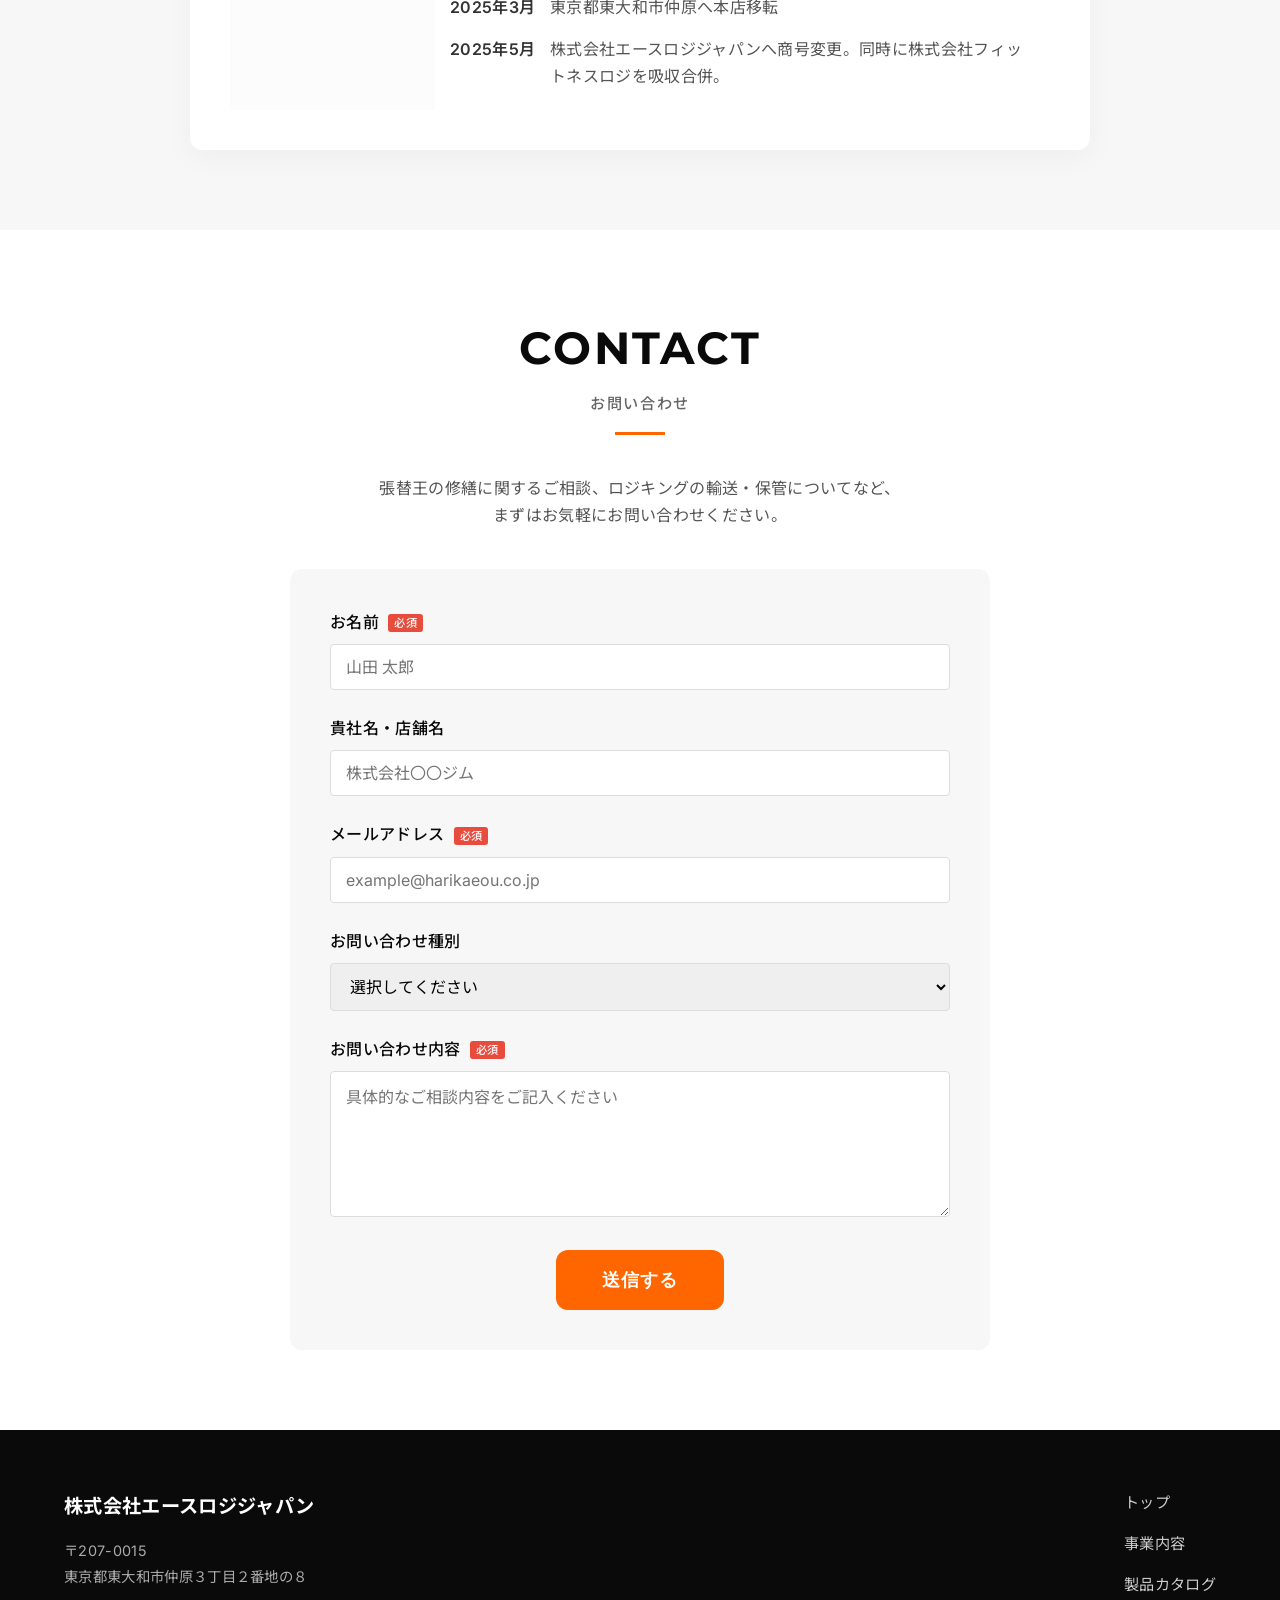
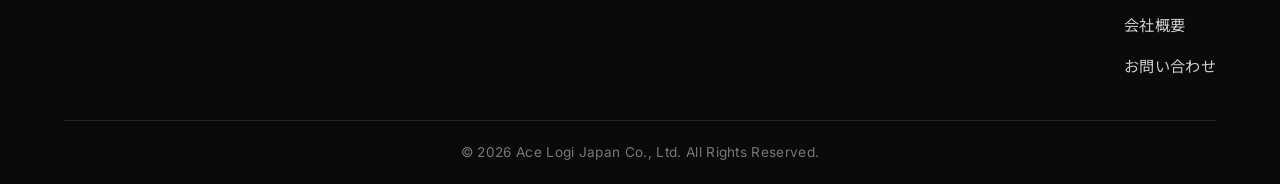
==== commit 2deba92e: "Revert mobile layouts to stack vertically to prevent squishing, update contact email to harikaeou" ====
--- a/index.html
+++ b/index.html
@@ -229,7 +229,7 @@
 
             <div class="contact-form-wrapper animate-up reveal delay-1">
                 <!-- Form action set to mailto to open default mail client -->
-                <form class="contact-form" action="mailto:info@acelogijapan.co.jp" method="POST" enctype="text/plain">
+                <form class="contact-form" action="mailto:info@harikaeou.co.jp" method="POST" enctype="text/plain">
                     <div class="form-group">
                         <label for="name">お名前 <span class="required">必須</span></label>
                         <input type="text" id="name" name="name" placeholder="山田 太郎" required>
@@ -240,7 +240,7 @@
                     </div>
                     <div class="form-group">
                         <label for="email">メールアドレス <span class="required">必須</span></label>
-                        <input type="email" id="email" name="email" placeholder="example@acelogijapan.co.jp" required>
+                        <input type="email" id="email" name="email" placeholder="example@harikaeou.co.jp" required>
                     </div>
                     <div class="form-group">
                         <label for="service">お問い合わせ種別</label>
--- a/styles.css
+++ b/styles.css
@@ -356,8 +356,8 @@
 
 /* --- Wide Card List Container --- */
 .services-list {
-    display: flex;
-    flex-direction: column;
+    display: grid;
+    grid-template-columns: 1fr 1fr;
     gap: 32px;
     margin-top: 50px;
 }
@@ -380,9 +380,8 @@
 /* --- Wide Card Link: photo-left text-right --- */
 .service-card-link-wide {
     display: flex;
-    flex-direction: row;
-    min-height: 260px;
-    height: auto;
+    flex-direction: column;
+    height: 100%;
     color: inherit;
     text-decoration: none;
     border-radius: var(--border-radius);
@@ -391,13 +390,13 @@
 
 /* Reverse: photo-right text-left */
 .service-card-link-wide--reverse {
-    flex-direction: row-reverse;
+    flex-direction: column;
 }
 
 /* --- Photo Panel --- */
 .service-image-wide {
-    width: 42%;
-    min-height: 260px;
+    width: 100%;
+    height: 240px;
     flex-shrink: 0;
     background-size: cover;
     background-position: center;
@@ -542,15 +541,12 @@
 
 /* --- Responsive: stack vertically on mobile --- */
 @media (max-width: 768px) {
-
-    .service-card-link-wide,
-    .service-card-link-wide--reverse {
-        flex-direction: column;
-        height: auto;
+    .services-list {
+        grid-template-columns: 1fr;
+        gap: 30px;
     }
 
     .service-image-wide {
-        width: 100%;
         height: 220px;
     }
 
@@ -560,6 +556,31 @@
 
     .service-name {
         font-size: 1.25rem;
+        margin-bottom: 10px;
+    }
+
+    .service-desc {
+        font-size: 0.95rem;
+        line-height: 1.6;
+        margin-bottom: 15px;
+    }
+    
+    .service-features {
+        margin-top: 15px;
+        padding-top: 15px;
+    }
+
+    .service-features li {
+        font-size: 0.85rem;
+    }
+    
+    .service-brand {
+        font-size: 0.75rem;
+        padding: 6px 12px;
+    }
+    
+    .service-visit-label {
+        font-size: 0.8rem;
     }
 }
 
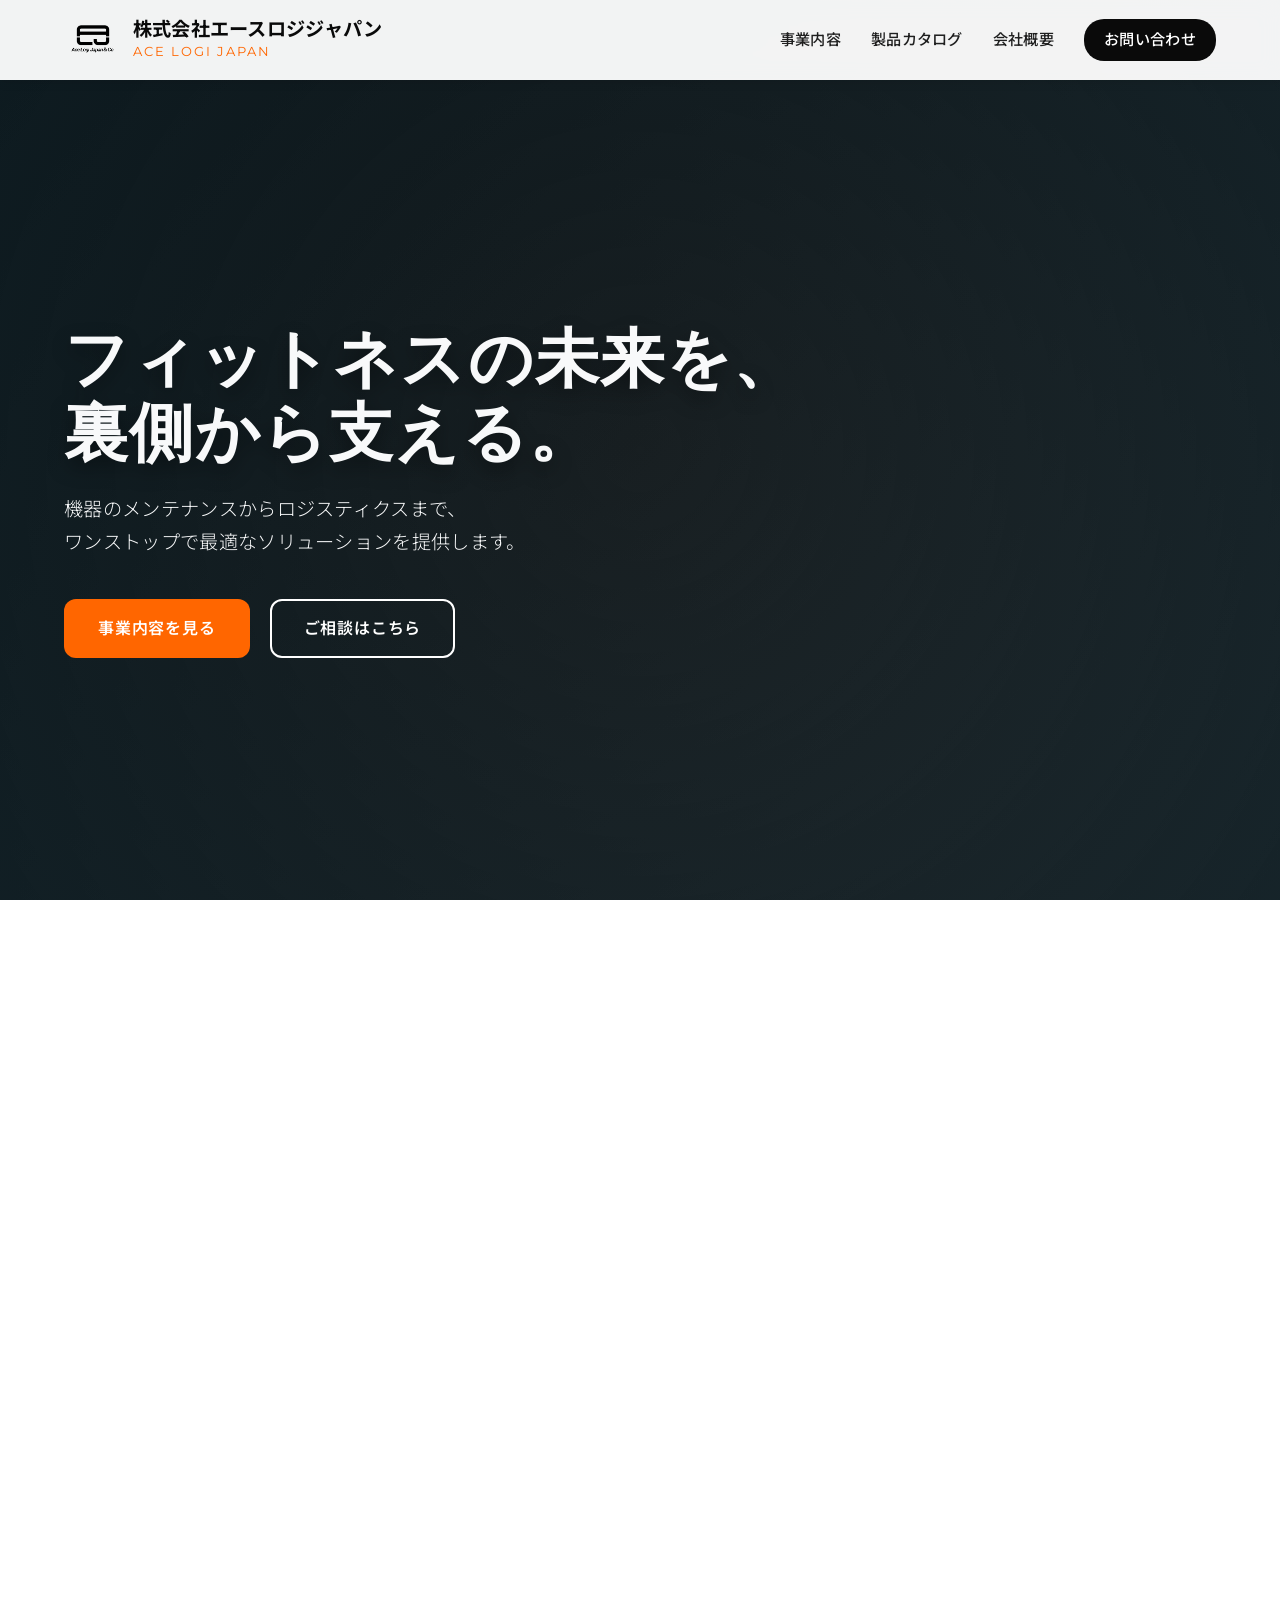
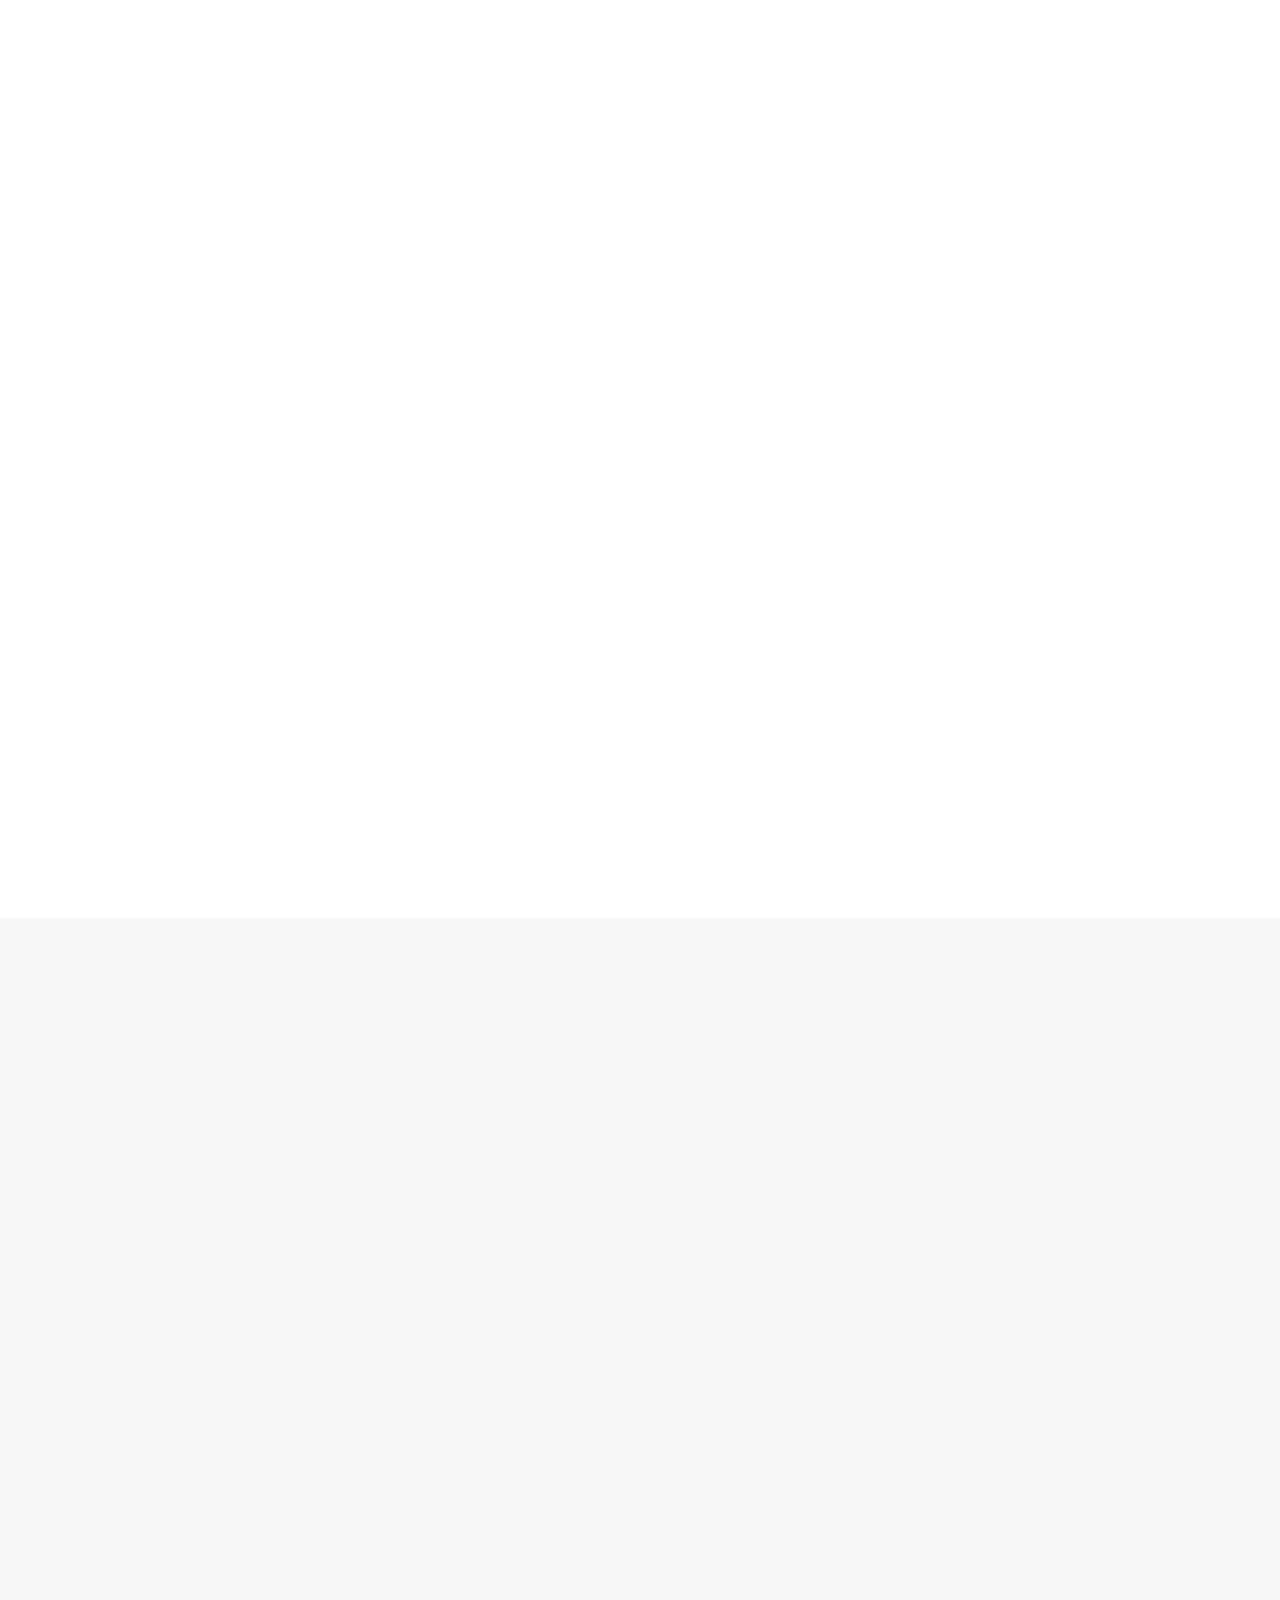
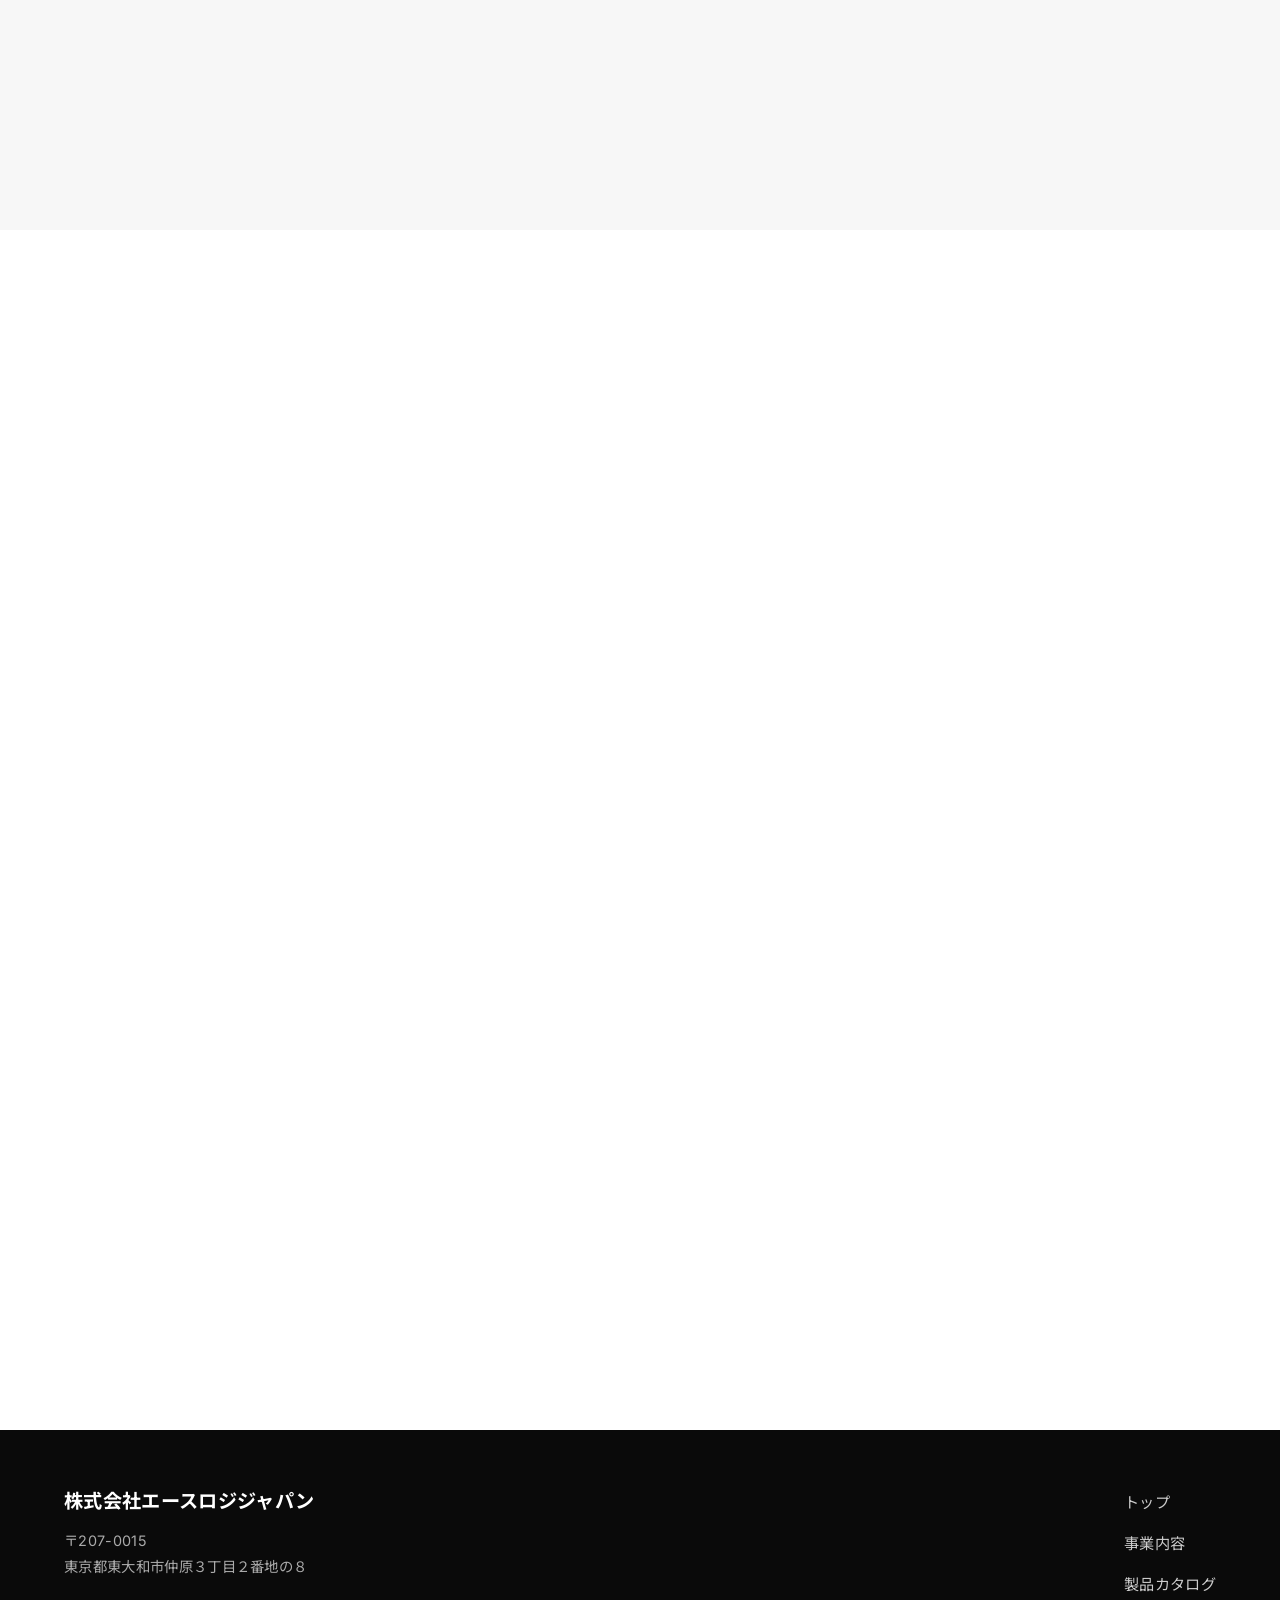
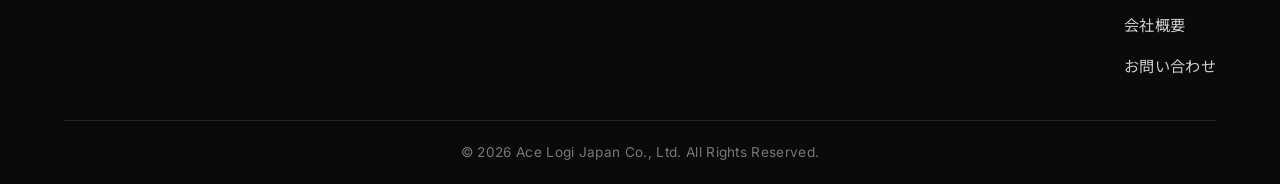
==== commit c69417a9: "Add ALJ logo to header and create sliding logo animation in hero section" ====
--- a/index.html
+++ b/index.html
@@ -21,8 +21,11 @@
     <header id="header" class="header">
         <div class="container header-container">
             <a href="#" class="logo">
-                <span class="logo-jp">株式会社エースロジジャパン</span>
-                <span class="logo-en">ACE LOGI JAPAN</span>
+                <img src="images/alj-logo-mono.png" alt="ALJ Logo" class="header-logo-img">
+                <div class="logo-text">
+                    <span class="logo-jp">株式会社エースロジジャパン</span>
+                    <span class="logo-en">ACE LOGI JAPAN</span>
+                </div>
             </a>
             <nav class="nav-links">
                 <a href="#services">事業内容</a>
@@ -48,10 +51,15 @@
     <!-- Hero Section -->
     <section id="hero" class="hero">
         <div class="hero-overlay"></div>
+        
+        <div class="hero-intro-anim">
+            <img src="images/alj-logo-mono.png" alt="Ace Logi Japan" class="intro-logo">
+        </div>
+
         <div class="container hero-content">
-            <h1 class="hero-title animate-up">フィットネスの未来を、<br>裏側から支える。</h1>
-            <p class="hero-subtitle animate-up delay-1">機器のメンテナンスからロジスティクスまで、<br>ワンストップで最適なソリューションを提供します。</p>
-            <div class="hero-actions animate-up delay-2">
+            <h1 class="hero-title hero-anim-up">フィットネスの未来を、<br>裏側から支える。</h1>
+            <p class="hero-subtitle hero-anim-up hero-delay-1">機器のメンテナンスからロジスティクスまで、<br>ワンストップで最適なソリューションを提供します。</p>
+            <div class="hero-actions hero-anim-up hero-delay-2">
                 <a href="#services" class="btn btn-primary">事業内容を見る</a>
                 <a href="#contact" class="btn btn-outline-light">ご相談はこちら</a>
             </div>
--- a/styles.css
+++ b/styles.css
@@ -163,6 +163,19 @@
 
 .logo {
     display: flex;
+    flex-direction: row;
+    align-items: center;
+    gap: 12px;
+}
+
+.header-logo-img {
+    height: 40px;
+    width: auto;
+    filter: invert(0); /* Black original image, invert if needed. The background is white so black is good. */
+}
+
+.logo-text {
+    display: flex;
     flex-direction: column;
 }
 
@@ -170,6 +183,7 @@
     font-size: 1.2rem;
     font-weight: 700;
     color: var(--primary-color);
+    line-height: 1.2;
 }
 
 .logo-en {
@@ -1567,3 +1581,63 @@
         padding: 30px 20px;
     }
 }
+
+
+/* =========================================================================
+   Hero Logo Introduction Animation
+   ========================================================================= */
+.hero-intro-anim {
+    position: absolute;
+    top: 0;
+    left: 0;
+    width: 100%;
+    height: 100%;
+    display: flex;
+    align-items: center;
+    justify-content: center;
+    z-index: 4;
+    pointer-events: none;
+}
+
+.intro-logo {
+    width: 300px;
+    max-width: 80%;
+    filter: invert(1) brightness(2); /* White for the dark hero background */
+    opacity: 0;
+    transform: translateX(-100vw);
+    animation: logoSlideInAndOut 3.2s cubic-bezier(0.25, 1, 0.3, 1) forwards;
+}
+
+@keyframes logoSlideInAndOut {
+    0% {
+        opacity: 0;
+        transform: translateX(-50vw);
+    }
+    15% {
+        opacity: 1;
+        transform: translateX(0);
+    }
+    70% {
+        opacity: 1;
+        transform: translateX(0);
+    }
+    100% {
+        opacity: 0;
+        transform: translateX(50vw);
+        filter: blur(5px) invert(1) brightness(2);
+    }
+}
+
+.hero-anim-up {
+    animation: elegantEntrance 1.8s cubic-bezier(0.25, 1, 0.3, 1) forwards;
+    opacity: 0;
+    animation-delay: 2.8s; /* Start fading in as logo fades out */
+}
+
+.hero-delay-1 {
+    animation-delay: 3.1s;
+}
+
+.hero-delay-2 {
+    animation-delay: 3.4s;
+}
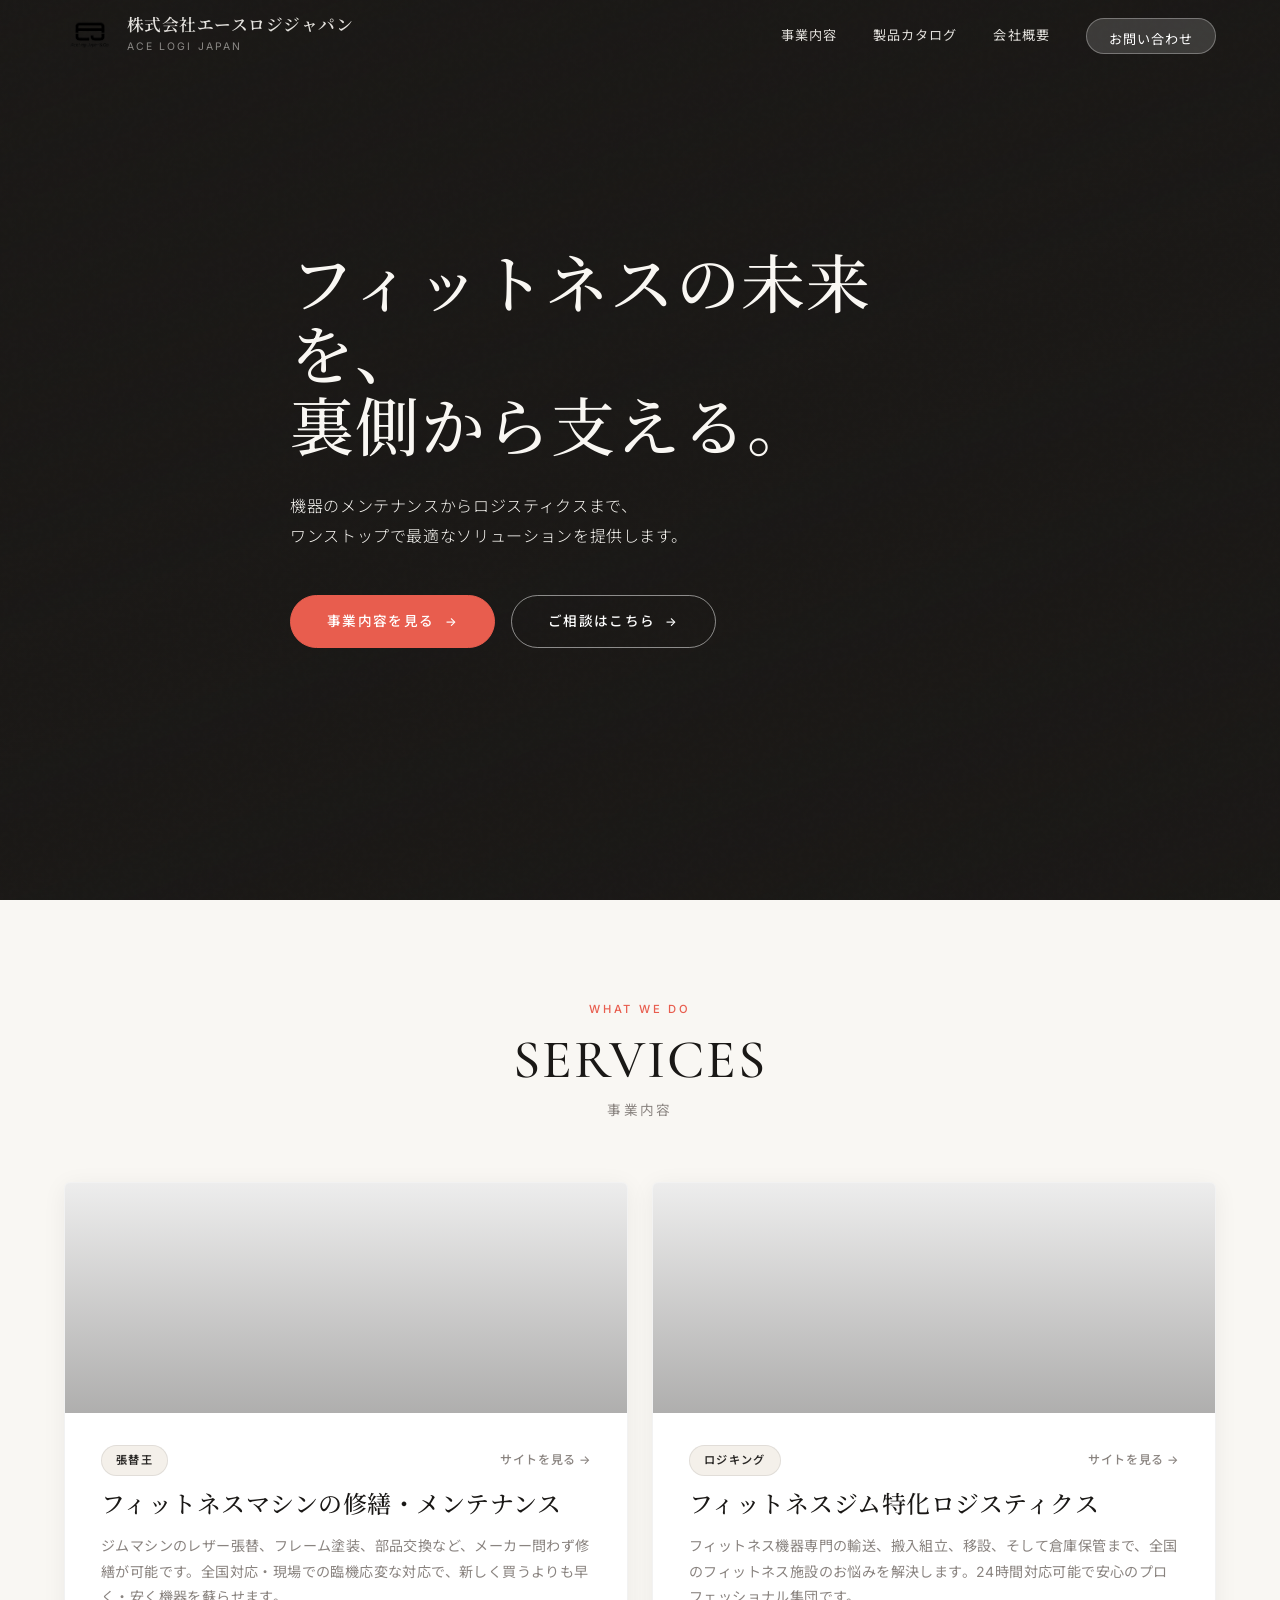
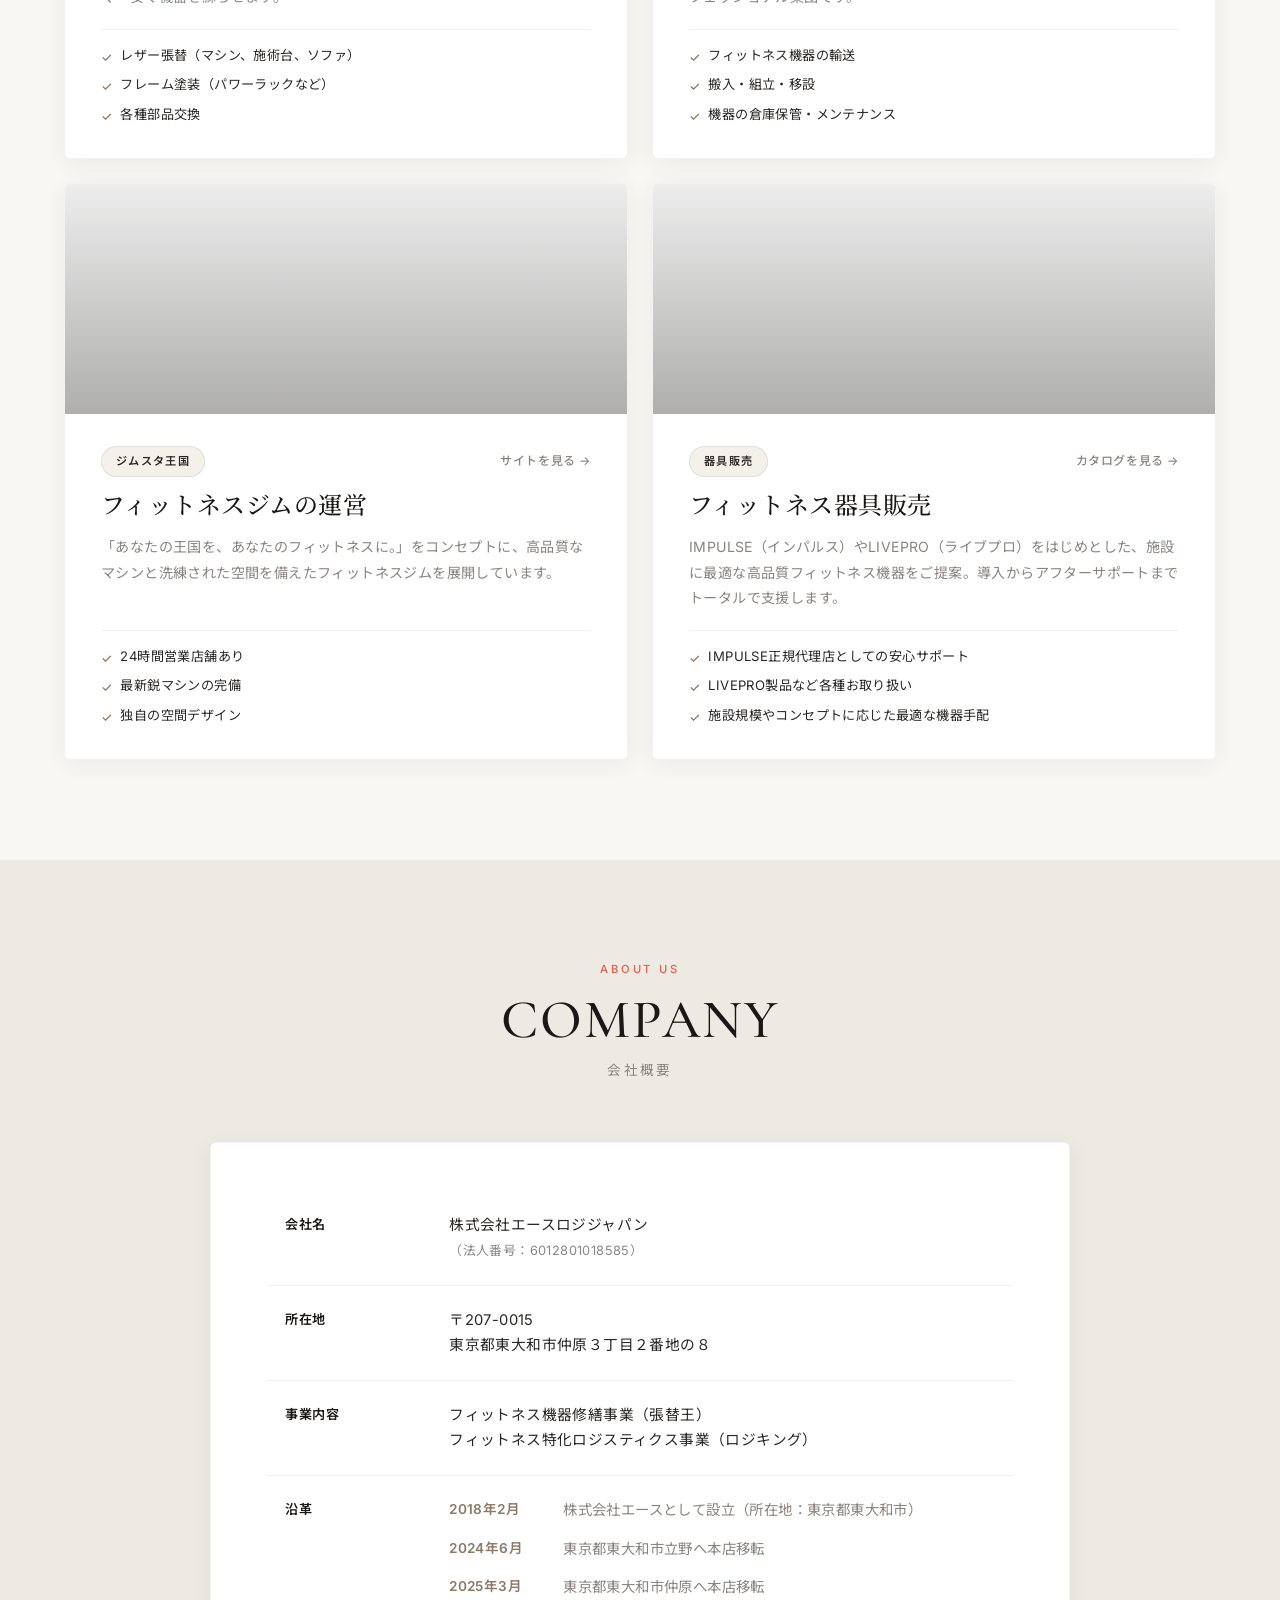
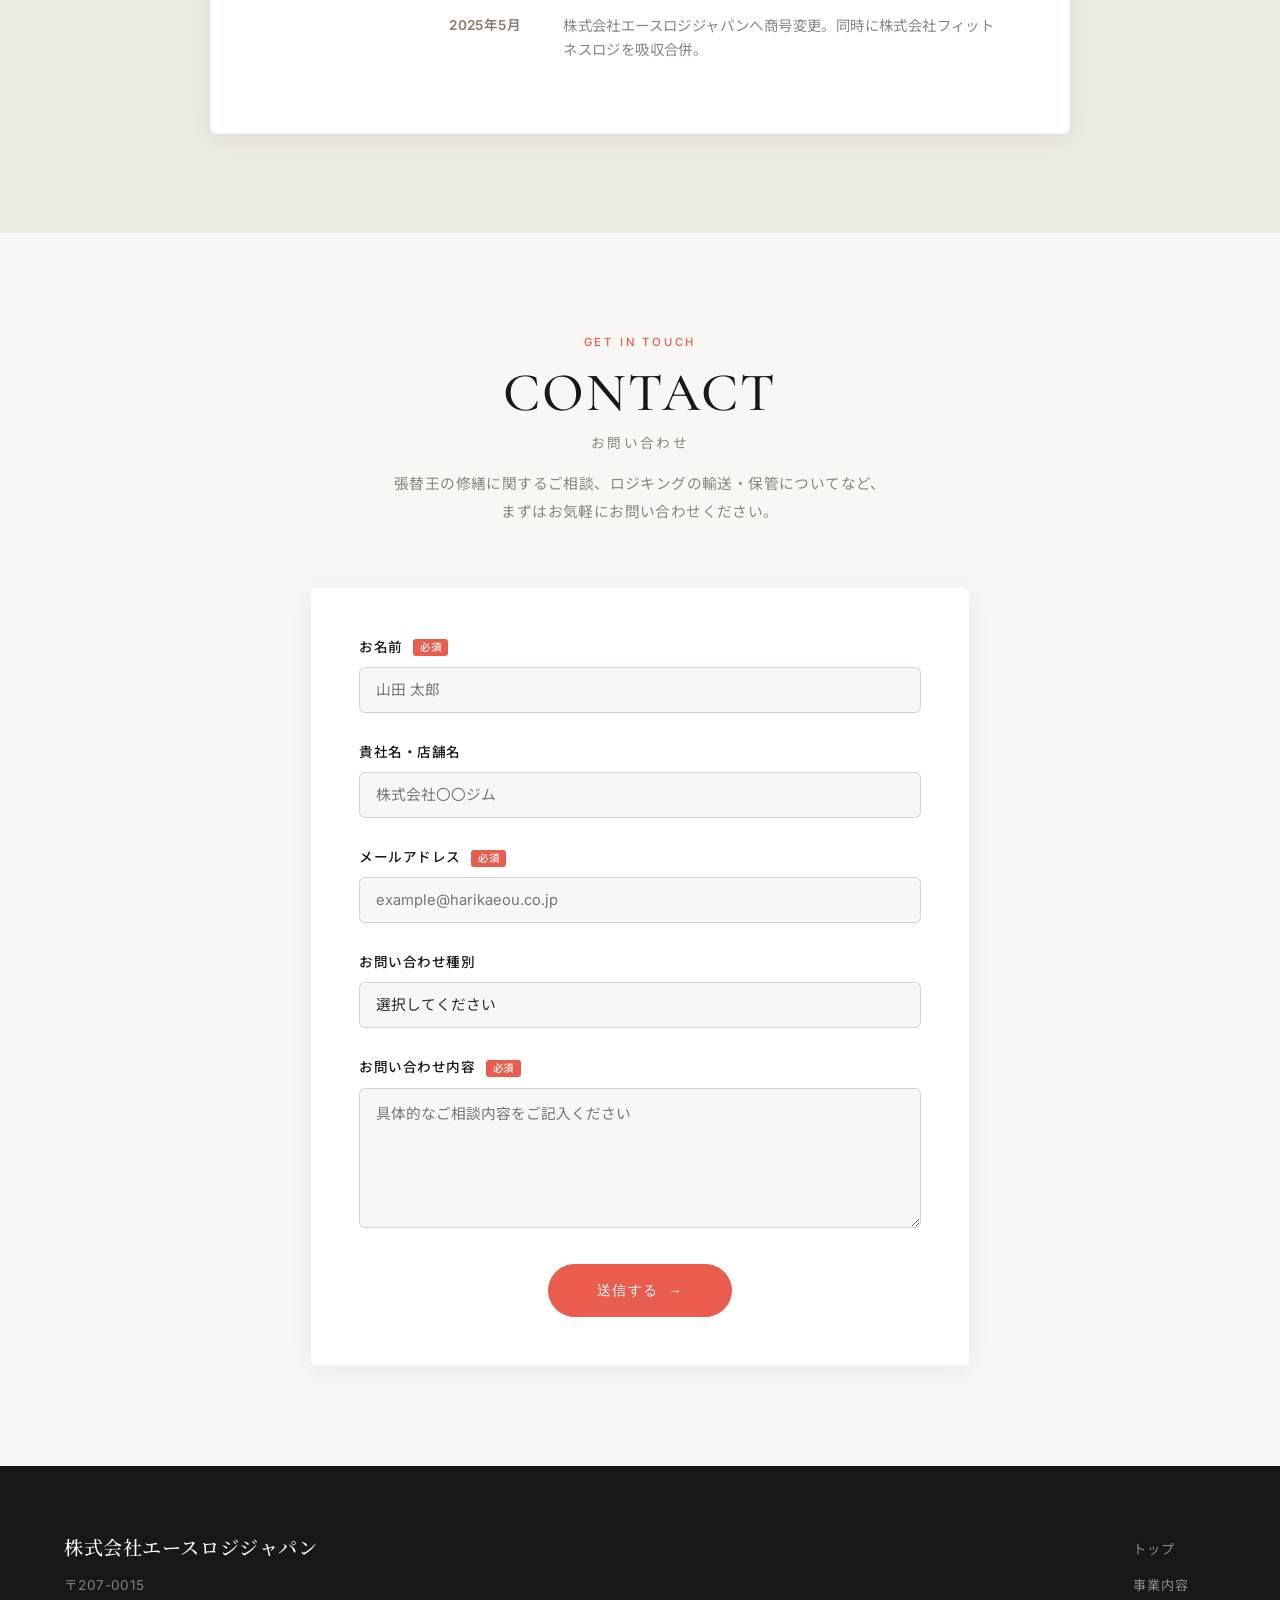
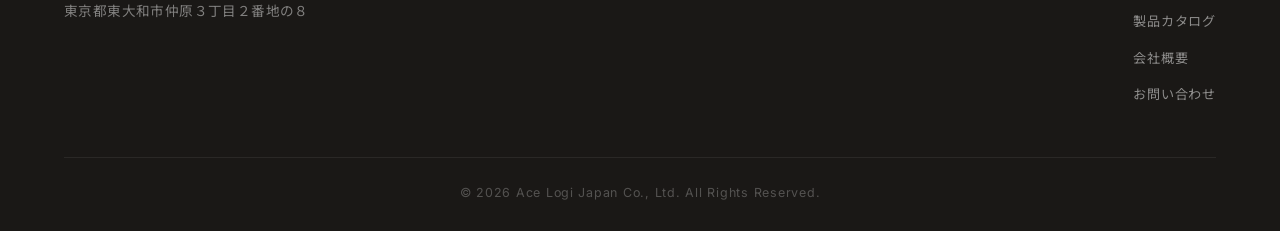
==== commit 1b50805a: "Refine UI, animations, and fix layout overlaps" ====
--- a/index.html
+++ b/index.html
@@ -10,7 +10,7 @@
     <link rel="preconnect" href="https://fonts.googleapis.com">
     <link rel="preconnect" href="https://fonts.gstatic.com" crossorigin>
     <link
-        href="https://fonts.googleapis.com/css2?family=Inter:wght@400;500;600;700&family=Montserrat:wght@600;700;800&family=Noto+Sans+JP:wght@400;500;600;700&display=swap"
+        href="https://fonts.googleapis.com/css2?family=Cormorant+Garamond:ital,wght@0,400;0,500;0,600;1,400&family=Inter:wght@300;400;500&family=Noto+Serif+JP:wght@400;500;600&family=Noto+Sans+JP:wght@300;400;500&display=swap"
         rel="stylesheet">
     <!-- Custom CSS -->
     <link rel="stylesheet" href="styles.css">
@@ -48,18 +48,19 @@
         </div>
     </header>
 
+    <!-- Logo Intro Animation (Fujiya-style: smooth fade overlay) -->
+    <div class="hero-intro-anim" id="heroIntro" aria-hidden="true">
+        <img src="images/alj-logo-mono.png" alt="Ace Logi Japan" class="intro-logo">
+    </div>
+
     <!-- Hero Section -->
     <section id="hero" class="hero">
         <div class="hero-overlay"></div>
-        
-        <div class="hero-intro-anim">
-            <img src="images/alj-logo-mono.png" alt="Ace Logi Japan" class="intro-logo">
-        </div>
 
         <div class="container hero-content">
-            <h1 class="hero-title hero-anim-up">フィットネスの未来を、<br>裏側から支える。</h1>
-            <p class="hero-subtitle hero-anim-up hero-delay-1">機器のメンテナンスからロジスティクスまで、<br>ワンストップで最適なソリューションを提供します。</p>
-            <div class="hero-actions hero-anim-up hero-delay-2">
+            <h1 class="hero-title hero-anim-up hero-delay-1">フィットネスの未来を、<br>裏側から支える。</h1>
+            <p class="hero-subtitle hero-anim-up hero-delay-2">機器のメンテナンスからロジスティクスまで、<br>ワンストップで最適なソリューションを提供します。</p>
+            <div class="hero-actions hero-anim-up hero-delay-3">
                 <a href="#services" class="btn btn-primary">事業内容を見る</a>
                 <a href="#contact" class="btn btn-outline-light">ご相談はこちら</a>
             </div>
@@ -70,7 +71,8 @@
     <!-- Services Section -->
     <section id="services" class="services section">
         <div class="container">
-            <div class="section-header text-center animate-up reveal">
+            <div class="section-header text-center reveal">
+                <span class="section-eyebrow">What We Do</span>
                 <h2 class="section-title">SERVICES</h2>
                 <p class="section-subtitle">事業内容</p>
                 <div class="divider"></div>
@@ -78,9 +80,9 @@
 
             <div class="services-list">
                 <!-- Service 1: Harikaeou -->
-                <div class="service-card-wide animate-up reveal delay-1">
+                <div class="service-card-wide reveal delay-1">
                     <a href="https://harikaeou.co.jp/" target="_blank" class="service-card-link-wide">
-                        <div class="service-image-wide harikaeou-bg">
+                        <div class="service-image-wide harikaeou-bg parallax-img">
                             <div class="service-image-overlay"></div>
                         </div>
                         <div class="service-content-wide">
@@ -102,10 +104,10 @@
                 </div>
 
                 <!-- Service 2: Logiking -->
-                <div class="service-card-wide animate-up reveal delay-2">
+                <div class="service-card-wide reveal delay-2">
                     <a href="https://fitnesslogi.co.jp/" target="_blank"
                         class="service-card-link-wide service-card-link-wide--reverse">
-                        <div class="service-image-wide logiking-bg">
+                        <div class="service-image-wide logiking-bg parallax-img">
                             <div class="service-image-overlay"></div>
                         </div>
                         <div class="service-content-wide">
@@ -127,9 +129,9 @@
                 </div>
 
                 <!-- Service 3: Gymsta Kingdom -->
-                <div class="service-card-wide animate-up reveal delay-3">
+                <div class="service-card-wide reveal delay-1">
                     <a href="gymsta-kingdom.html" class="service-card-link-wide">
-                        <div class="service-image-wide gymsta-bg">
+                        <div class="service-image-wide gymsta-bg parallax-img">
                             <div class="service-image-overlay"></div>
                         </div>
                         <div class="service-content-wide">
@@ -151,10 +153,10 @@
                 </div>
 
                 <!-- Service 4: Equipment Sales -->
-                <div class="service-card-wide animate-up reveal delay-3">
+                <div class="service-card-wide reveal delay-2">
                     <a href="javascript:void(0)" onclick="openEquipmentModal()"
                         class="service-card-link-wide service-card-link-wide--reverse">
-                        <div class="service-image-wide impulse-bg">
+                        <div class="service-image-wide impulse-bg parallax-img">
                             <div class="service-image-overlay"></div>
                         </div>
                         <div class="service-content-wide">
@@ -181,13 +183,14 @@
     <!-- Company Profile Section -->
     <section id="company" class="company section bg-light">
         <div class="container">
-            <div class="section-header text-center animate-up reveal">
+            <div class="section-header text-center reveal">
+                <span class="section-eyebrow">About Us</span>
                 <h2 class="section-title">COMPANY</h2>
                 <p class="section-subtitle">会社概要</p>
                 <div class="divider"></div>
             </div>
 
-            <div class="company-wrapper animate-up reveal delay-1">
+            <div class="company-wrapper reveal delay-1">
                 <table class="company-table">
                     <tbody>
                         <tr>
@@ -226,7 +229,8 @@
     <!-- Contact Section -->
     <section id="contact" class="contact section">
         <div class="container">
-            <div class="section-header text-center animate-up reveal">
+            <div class="section-header text-center reveal">
+                <span class="section-eyebrow">Get in Touch</span>
                 <h2 class="section-title">CONTACT</h2>
                 <p class="section-subtitle">お問い合わせ</p>
                 <div class="divider"></div>
@@ -235,7 +239,7 @@
                 </p>
             </div>
 
-            <div class="contact-form-wrapper animate-up reveal delay-1">
+            <div class="contact-form-wrapper reveal delay-1">
                 <!-- Form action set to mailto to open default mail client -->
                 <form class="contact-form" action="mailto:info@harikaeou.co.jp" method="POST" enctype="text/plain">
                     <div class="form-group">
--- a/styles.css
+++ b/styles.css
@@ -1,26 +1,32 @@
 /* =========================================================================
-   Base Settings & Variables
+   Base Settings & Variables — Coral Cap / Fujiya 1935 inspired
    ========================================================================= */
 :root {
-    --primary-color: #0A0A0A;
-    /* Deep premium black */
-    --secondary-color: #1A1A1A;
-    --accent-color: #333333;
-    --highlight: #FF6600;
-    /* Energetic premium fitness orange */
-    --text-dark: #1F1F1F;
-    --text-muted: #666666;
-    --text-light: #F8F9FA;
-    --bg-light: #F7F7F7;
-    --bg-white: #FFFFFF;
+    --primary-color: #1A1816;
+    --secondary-color: #2D2A26;
+    --accent-color: #8C7A6B;
+    --highlight: #E85D4E;    /* Coral red */
+    --highlight-hover: #C94035;
+    --text-dark: #2A2826;
+    --text-muted: #8A8480;
+    --text-light: #F9F7F3;
+    --bg-beige: #F4F0EA;     /* Warm parchment */
+    --bg-light: #EDEAE3;
+    --bg-white: #F9F7F3;
+    --bg-dark: #1A1816;
 
     --font-main: 'Inter', 'Noto Sans JP', sans-serif;
-    --font-heading: 'Montserrat', sans-serif;
-
-    --transition-speed: 0.35s;
-    --border-radius: 12px;
-    --shadow-soft: 0 8px 30px rgba(0, 0, 0, 0.04);
-    --shadow-hover: 0 16px 40px rgba(0, 0, 0, 0.12);
+    --font-heading: 'Cormorant Garamond', 'Noto Serif JP', serif;
+
+    --transition-fast: 0.25s;
+    --transition-mid: 0.5s;
+    --transition-slow: 0.8s;
+    --ease-out-expo: cubic-bezier(0.16, 1, 0.3, 1);
+    --ease-in-out: cubic-bezier(0.4, 0, 0.2, 1);
+
+    --border-radius: 6px;
+    --shadow-soft: 0 4px 24px rgba(0, 0, 0, 0.06);
+    --shadow-hover: 0 16px 48px rgba(0, 0, 0, 0.12);
 }
 
 * {
@@ -38,19 +44,26 @@
     color: var(--text-dark);
     line-height: 1.7;
     background-color: var(--bg-white);
-    letter-spacing: 0.02em;
+    letter-spacing: 0.025em;
     -webkit-font-smoothing: antialiased;
+    -moz-osx-font-smoothing: grayscale;
     overflow-x: hidden;
 }
 
 a {
     text-decoration: none;
     color: inherit;
-    transition: color var(--transition-speed);
+    transition: color var(--transition-fast);
 }
 
 ul {
     list-style: none;
+}
+
+img {
+    max-width: 100%;
+    height: auto;
+    display: block;
 }
 
 .container {
@@ -60,7 +73,7 @@
 }
 
 .section {
-    padding: 80px 0;
+    padding: 100px 0;
 }
 
 .bg-light {
@@ -71,72 +84,102 @@
     text-align: center;
 }
 
-/* Typography */
+/* =========================================================================
+   Typography
+   ========================================================================= */
+.section-header {
+    margin-bottom: 60px;
+}
+
+.section-eyebrow {
+    font-family: var(--font-main);
+    font-size: 0.7rem;
+    font-weight: 500;
+    color: var(--highlight);
+    letter-spacing: 0.25em;
+    text-transform: uppercase;
+    margin-bottom: 12px;
+    display: block;
+}
+
 .section-title {
     font-family: var(--font-heading);
-    font-size: 2.8rem;
-    font-weight: 700;
+    font-size: 3.4rem;
+    font-weight: 500;
     color: var(--primary-color);
-    letter-spacing: 0.05em;
-    text-transform: uppercase;
+    letter-spacing: 0.04em;
+    line-height: 1.1;
 }
 
 .section-subtitle {
     font-family: var(--font-main);
-    font-size: 0.95rem;
+    font-size: 0.85rem;
+    font-weight: 400;
+    color: var(--text-muted);
+    letter-spacing: 0.18em;
+    text-transform: uppercase;
+    margin-top: 8px;
+}
+
+.divider {
+    display: none;
+}
+
+/* =========================================================================
+   Buttons — Pill Shape (Coral Cap style)
+   ========================================================================= */
+.btn {
+    display: inline-flex;
+    align-items: center;
+    justify-content: center;
+    gap: 10px;
+    padding: 14px 36px;
+    border-radius: 60px;
+    font-size: 0.85rem;
     font-weight: 500;
-    color: var(--text-muted);
     letter-spacing: 0.1em;
     text-transform: uppercase;
-    margin-top: 5px;
-}
-
-.divider {
-    width: 50px;
-    height: 3px;
-    background-color: var(--highlight);
-    margin: 15px auto 40px;
-}
-
-/* Buttons */
-.btn {
-    display: inline-block;
-    padding: 14px 32px;
-    border-radius: var(--border-radius);
-    font-weight: 600;
-    letter-spacing: 0.05em;
-    transition: all var(--transition-speed);
+    transition: all var(--transition-mid) var(--ease-out-expo);
     cursor: pointer;
-    border: 2px solid transparent;
+    border: 1px solid transparent;
+    position: relative;
+    overflow: hidden;
+}
+
+.btn::after {
+    content: '→';
+    font-size: 0.9em;
+    transition: transform var(--transition-fast);
 }
 
 .btn-primary {
     background-color: var(--highlight);
     color: #fff;
+    border-color: var(--highlight);
 }
 
 .btn-primary:hover {
-    background-color: #E65C00;
+    background-color: var(--highlight-hover);
+    border-color: var(--highlight-hover);
     transform: translateY(-2px);
-    box-shadow: 0 8px 20px rgba(255, 102, 0, 0.25);
+    box-shadow: 0 12px 32px rgba(232, 93, 78, 0.3);
 }
 
 .btn-outline-light {
     background-color: transparent;
+    border-color: rgba(255, 255, 255, 0.5);
+    color: #fff;
+}
+
+.btn-outline-light:hover {
+    background-color: rgba(255, 255, 255, 0.12);
     border-color: #fff;
-    color: #fff;
-}
-
-.btn-outline-light:hover {
-    background-color: #fff;
-    color: var(--primary-color);
     transform: translateY(-2px);
-    box-shadow: 0 8px 20px rgba(255, 255, 255, 0.2);
 }
 
 .btn-large {
-    padding: 16px 44px;
-    font-size: 1.1rem;
+    padding: 16px 48px;
+    font-size: 0.9rem;
 }
 
 /* =========================================================================
@@ -147,18 +190,49 @@
     top: 0;
     left: 0;
     width: 100%;
-    background-color: rgba(255, 255, 255, 0.95);
-    backdrop-filter: blur(10px);
-    box-shadow: 0 2px 10px rgba(0, 0, 0, 0.1);
+    /* Transparent by default — shows on hero */
+    background-color: transparent;
+    backdrop-filter: blur(0px);
+    -webkit-backdrop-filter: blur(0px);
+    border-bottom: 1px solid transparent;
     z-index: 1000;
-    transition: all var(--transition-speed);
+    transition: background-color 0.6s var(--ease-in-out),
+                border-color 0.6s var(--ease-in-out),
+                backdrop-filter 0.6s var(--ease-in-out);
+}
+
+/* Logo text white on transparent header */
+.header:not(.scrolled) .logo-jp,
+.header:not(.scrolled) .nav-links a {
+    color: rgba(249, 247, 243, 0.9);
+}
+.header:not(.scrolled) .logo-en {
+    color: rgba(249, 247, 243, 0.5);
+}
+.header:not(.scrolled) .mobile-menu-btn span {
+    background-color: rgba(249, 247, 243, 0.9);
+}
+.header:not(.scrolled) .btn-nav {
+    background-color: rgba(255, 255, 255, 0.15);
+    border: 1px solid rgba(255, 255, 255, 0.3);
+}
+.header:not(.scrolled) .btn-nav:hover {
+    background-color: var(--highlight);
+    border-color: var(--highlight);
+}
+
+.header.scrolled {
+    background-color: rgba(249, 247, 243, 0.96);
+    backdrop-filter: blur(20px);
+    -webkit-backdrop-filter: blur(20px);
+    border-bottom-color: rgba(26, 24, 22, 0.08);
 }
 
 .header-container {
     display: flex;
     justify-content: space-between;
     align-items: center;
-    height: 80px;
+    height: 72px;
 }
 
 .logo {
@@ -169,9 +243,8 @@
 }
 
 .header-logo-img {
-    height: 40px;
+    height: 36px;
     width: auto;
-    filter: invert(0); /* Black original image, invert if needed. The background is white so black is good. */
 }
 
 .logo-text {
@@ -180,40 +253,69 @@
 }
 
 .logo-jp {
-    font-size: 1.2rem;
-    font-weight: 700;
+    font-family: var(--font-heading);
+    font-size: 1.05rem;
+    font-weight: 600;
     color: var(--primary-color);
     line-height: 1.2;
+    letter-spacing: 0.03em;
 }
 
 .logo-en {
-    font-family: var(--font-heading);
-    font-size: 0.8rem;
-    color: var(--highlight);
-    letter-spacing: 2px;
+    font-family: var(--font-main);
+    font-size: 0.65rem;
+    color: var(--text-muted);
+    letter-spacing: 0.2em;
+    text-transform: uppercase;
+    margin-top: 2px;
 }
 
 .nav-links {
     display: flex;
     align-items: center;
-    gap: 30px;
+    gap: 36px;
 }
 
 .nav-links a {
-    font-size: 0.95rem;
-    font-weight: 500;
+    font-size: 0.82rem;
+    font-weight: 400;
     color: var(--text-dark);
+    letter-spacing: 0.08em;
+    position: relative;
+    padding-bottom: 2px;
+}
+
+.nav-links a::after {
+    content: '';
+    position: absolute;
+    bottom: 0;
+    left: 0;
+    width: 0;
+    height: 1px;
+    background-color: var(--highlight);
+    transition: width var(--transition-fast) var(--ease-out-expo);
+}
+
+.nav-links a:hover::after {
+    width: 100%;
 }
 
 .nav-links a:hover {
-    color: var(--highlight);
+    color: var(--primary-color);
 }
 
 .btn-nav {
     background-color: var(--primary-color);
     color: #fff !important;
-    padding: 8px 20px;
-    border-radius: 20px;
+    padding: 9px 22px;
+    border-radius: 60px;
+    font-size: 0.78rem;
+    letter-spacing: 0.08em;
+    transition: background-color var(--transition-fast);
+}
+
+.btn-nav::after {
+    display: none;
 }
 
 .btn-nav:hover {
@@ -225,49 +327,46 @@
     display: none;
     flex-direction: column;
     justify-content: space-between;
-    width: 30px;
-    height: 21px;
+    width: 26px;
+    height: 18px;
     cursor: pointer;
     z-index: 1001;
 }
 
 .mobile-menu-btn span {
     display: block;
-    height: 3px;
+    height: 1.5px;
     width: 100%;
     background-color: var(--primary-color);
-    border-radius: 3px;
-    transition: all 0.3s ease-in-out;
+    transition: all 0.3s var(--ease-in-out);
 }
 
 .mobile-menu-btn.active span:nth-child(1) {
-    transform: translateY(9px) rotate(45deg);
+    transform: translateY(8px) rotate(45deg);
 }
 
 .mobile-menu-btn.active span:nth-child(2) {
     opacity: 0;
+    transform: scaleX(0);
 }
 
 .mobile-menu-btn.active span:nth-child(3) {
-    transform: translateY(-9px) rotate(-45deg);
+    transform: translateY(-8px) rotate(-45deg);
 }
 
 /* Mobile Nav */
 .mobile-nav {
+    display: none; /* Hidden by default on desktop */
     position: fixed;
-    top: 80px;
+    top: 72px;
     left: 0;
     width: 100%;
-    background-color: #fff;
-    padding: 20px 0;
-    box-shadow: 0 10px 10px rgba(0, 0, 0, 0.1);
-    transform: translateY(-150%);
-    transition: transform 0.4s ease-in-out;
+    background-color: var(--bg-white);
+    padding: 30px 0;
+    border-top: 1px solid rgba(26, 24, 22, 0.08);
+    transform: translateY(-110%);
+    transition: transform var(--transition-mid) var(--ease-out-expo);
     z-index: 999;
-    display: flex;
-    flex-direction: column;
-    align-items: center;
-    gap: 20px;
 }
 
 .mobile-nav.active {
@@ -275,190 +374,276 @@
 }
 
 .mobile-link {
-    font-size: 1.1rem;
-    font-weight: 500;
+    font-size: 1rem;
+    font-weight: 400;
+    color: var(--text-dark);
+    letter-spacing: 0.05em;
 }
 
 /* =========================================================================
-   Hero Section
+   Hero Section — Full-screen intro with Fujiya-style logo animation
    ========================================================================= */
 .hero {
     height: 100vh;
-    min-height: 600px;
-    background: linear-gradient(135deg, var(--primary-color) 0%, var(--accent-color) 100%);
+    min-height: 640px;
+    background: var(--bg-dark);
     position: relative;
     display: flex;
     align-items: center;
-    padding-top: 80px;
+    /* No padding-top — transparent header overlaps */
     overflow: hidden;
 }
 
+/* Background photo with slow pan */
 .hero::before {
     content: '';
     position: absolute;
-    top: 0;
-    left: 0;
-    width: 100%;
-    height: 100%;
+    inset: 0;
     background-image: url('https://images.unsplash.com/photo-1534438327276-14e5300c3a48?q=80&w=2940&auto=format&fit=crop');
-    /* Placeholder image representing fitness/gym */
     background-size: cover;
     background-position: center;
-    opacity: 0.15;
+    opacity: 0.18;
     z-index: 0;
-}
-
+    animation: heroPan 40s ease-in-out infinite alternate;
+    transform-origin: center center;
+    will-change: transform;
+}
+
+@keyframes heroPan {
+    0%   { transform: scale(1.08) translate(0, 0); }
+    100% { transform: scale(1.18) translate(-2%, -1.5%); }
+}
+
+/* Gradient overlay */
 .hero-overlay {
     position: absolute;
-    top: 0;
-    left: 0;
-    width: 100%;
-    height: 100%;
-    background: radial-gradient(circle at center, rgba(15, 32, 39, 0.4) 0%, rgba(15, 32, 39, 0.8) 100%);
+    inset: 0;
+    background: linear-gradient(
+        160deg,
+        rgba(26, 24, 22, 0.9) 0%,
+        rgba(26, 24, 22, 0.55) 50%,
+        rgba(26, 24, 22, 0.75) 100%
+    );
     z-index: 1;
+}
+
+/* Decorative grain texture */
+.hero::after {
+    content: '';
+    position: absolute;
+    inset: 0;
+    background-image: url("data:image/svg+xml,%3Csvg viewBox='0 0 200 200' xmlns='http://www.w3.org/2000/svg'%3E%3Cfilter id='n'%3E%3CfeTurbulence type='fractalNoise' baseFrequency='0.9' numOctaves='4' stitchTiles='stitch'/%3E%3C/filter%3E%3Crect width='100%25' height='100%25' filter='url(%23n)' opacity='0.04'/%3E%3C/svg%3E");
+    opacity: 0.35;
+    z-index: 2;
+    pointer-events: none;
 }
 
 .hero-content {
     position: relative;
-    z-index: 2;
+    z-index: 3;
     color: var(--text-light);
+    max-width: 700px;
+}
+
+/* Horizontal rule accent — synced with intro overlay (2.4s) */
+.hero-rule {
+    width: 40px;
+    height: 1px;
+    background: var(--highlight);
+    margin-bottom: 28px;
+    transform-origin: left;
+    animation: ruleExpand 1s var(--ease-out-expo) 2.0s both;
+}
+
+@keyframes ruleExpand {
+    from { transform: scaleX(0); opacity: 0; }
+    to   { transform: scaleX(1); opacity: 1; }
 }
 
 .hero-title {
     font-family: var(--font-heading);
-    font-size: 4rem;
-    font-weight: 800;
-    line-height: 1.15;
+    font-size: clamp(2.8rem, 5vw, 4.8rem);
+    font-weight: 500;
+    line-height: 1.12;
     margin-bottom: 24px;
     letter-spacing: 0.02em;
-    text-shadow: 0 8px 20px rgba(0, 0, 0, 0.4);
 }
 
 .hero-subtitle {
-    font-size: 1.2rem;
+    font-size: 1rem;
     font-weight: 300;
-    margin-bottom: 40px;
-    opacity: 0.9;
+    margin-bottom: 44px;
+    opacity: 0.82;
+    line-height: 1.9;
+    letter-spacing: 0.04em;
 }
 
 .hero-actions {
     display: flex;
-    gap: 20px;
-}
-
+    gap: 16px;
+    flex-wrap: wrap;
+}
+
+/* Logo intro overlay — Fujiya style: smooth fade in, hold, fade out */
+.hero-intro-anim {
+    position: fixed;
+    inset: 0;
+    display: flex;
+    align-items: center;
+    justify-content: center;
+    background: var(--bg-dark);
+    z-index: 9999;
+    animation: introOverlay 2.4s var(--ease-in-out) forwards;
+    pointer-events: none;
+}
+
+@keyframes introOverlay {
+    0%   { opacity: 1; }
+    60%  { opacity: 1; }
+    100% { opacity: 0; pointer-events: none; }
+}
+
+.intro-logo {
+    width: 220px;
+    max-width: 60vw;
+    filter: invert(1) brightness(2);
+    animation: introLogo 2.4s var(--ease-out-expo) forwards;
+    will-change: opacity, transform;
+}
+
+@keyframes introLogo {
+    0%   { opacity: 0; transform: scale(0.92); }
+    25%  { opacity: 1; transform: scale(1);    }
+    70%  { opacity: 1; transform: scale(1.03); }
+    100% { opacity: 0; transform: scale(1.06); }
+}
+
+/* Hero text animations — appear after intro fades */
+.hero-anim-up {
+    animation: heroFadeUp 1.2s var(--ease-out-expo) both;
+}
+
+.hero-delay-0 { animation-delay: 1.9s; }
+.hero-delay-1 { animation-delay: 2.1s; }
+.hero-delay-2 { animation-delay: 2.3s; }
+.hero-delay-3 { animation-delay: 2.5s; }
+
+@keyframes heroFadeUp {
+    from {
+        opacity: 0;
+        transform: translateY(28px);
+    }
+    to {
+        opacity: 1;
+        transform: translateY(0);
+    }
+}
+
+/* After intro animation completes, fully hide it */
+.intro-done .hero-intro-anim {
+    display: none;
+}
 
 /* =========================================================================
-   Services Section (Wide Card Layout)
+   Services Section
    ========================================================================= */
-
-/* Placeholders for specific service backgrounds */
+.services {
+    background-color: var(--bg-white);
+}
+
+/* Service backgrounds */
 .harikaeou-bg {
     background-image: url('https://images.unsplash.com/photo-1540497077202-7c8a3999166f?q=80&w=2940&auto=format&fit=crop');
 }
-
 .logiking-bg {
-    background-image: url('https://images.unsplash.com/photo-1580674285054-bed31e145f59?q=80&w=2940&auto=format&fit=crop');
-}
-
+    background-image: url('https://images.unsplash.com/photo-1565891741441-64926e441838?q=80&w=2940&auto=format&fit=crop'); /* Warehouse image instead of Zalando boxes */
+}
 .gymsta-bg {
     background-image: url('https://images.unsplash.com/photo-1534438327276-14e5300c3a48?q=80&w=2940&auto=format&fit=crop');
 }
-
 .impulse-bg {
     background-image: url('images/impulse-bg.jpg');
 }
 
-/* --- Wide Card List Container --- */
+/* Services grid — 2 cols */
 .services-list {
     display: grid;
     grid-template-columns: 1fr 1fr;
-    gap: 32px;
-    margin-top: 50px;
-}
-
-/* --- Wide Card Base --- */
+    gap: 24px;
+}
+
+/* Card container */
 .service-card-wide {
-    background-color: var(--bg-white);
+    background-color: #fff;
     border-radius: var(--border-radius);
-    overflow: visible;
+    overflow: hidden;  /* FIX: was visible, causing image overflow */
     box-shadow: var(--shadow-soft);
-    transition: transform var(--transition-speed) ease, box-shadow var(--transition-speed) ease;
-    border: 1px solid rgba(0, 0, 0, 0.04);
+    border: 1px solid rgba(0, 0, 0, 0.05);
+    transition: transform var(--transition-mid) var(--ease-out-expo),
+                box-shadow var(--transition-mid) var(--ease-out-expo);
 }
 
 .service-card-wide:hover {
-    transform: translateY(-8px);
+    transform: translateY(-6px);
     box-shadow: var(--shadow-hover);
 }
 
-/* --- Wide Card Link: photo-left text-right --- */
+/* Card link wrapper — column layout */
 .service-card-link-wide {
     display: flex;
     flex-direction: column;
     height: 100%;
     color: inherit;
     text-decoration: none;
-    border-radius: var(--border-radius);
-    overflow: hidden;
-}
-
-/* Reverse: photo-right text-left */
+}
+
 .service-card-link-wide--reverse {
     flex-direction: column;
 }
 
-/* --- Photo Panel --- */
+/* Photo panel */
 .service-image-wide {
     width: 100%;
-    height: 240px;
+    height: 230px;
     flex-shrink: 0;
     background-size: cover;
     background-position: center;
     position: relative;
     overflow: hidden;
+    transition: transform 0.8s var(--ease-out-expo);
+}
+
+.service-card-wide:hover .service-image-wide {
+    transform: scale(1.05);
 }
 
 .service-image-overlay {
     position: absolute;
     inset: 0;
-    background: linear-gradient(to right, rgba(15, 32, 39, 0.35), rgba(15, 32, 39, 0.05));
-    transition: background 0.35s;
-}
-
-.service-card-link-wide--reverse .service-image-overlay {
-    background: linear-gradient(to left, rgba(15, 32, 39, 0.35), rgba(15, 32, 39, 0.05));
+    background: linear-gradient(
+        to bottom,
+        rgba(26, 24, 22, 0.08) 0%,
+        rgba(26, 24, 22, 0.35) 100%
+    );
+    transition: opacity var(--transition-mid);
 }
 
 .service-card-wide:hover .service-image-overlay {
-    background: linear-gradient(to right, rgba(15, 32, 39, 0.55), rgba(15, 32, 39, 0.1));
-}
-
-.service-card-link-wide--reverse:hover .service-image-overlay {
-    background: linear-gradient(to left, rgba(15, 32, 39, 0.55), rgba(15, 32, 39, 0.1));
-}
-
-/* Subtle zoom on hover */
-.service-image-wide {
-    transform-origin: center;
-    transition: transform 0.5s ease;
-}
-
-.service-card-wide:hover .service-image-wide {
-    transform: scale(1.03);
-}
-
-/* --- Text Panel --- */
+    opacity: 0.65;
+}
+
+/* Text panel */
 .service-content-wide {
     flex: 1;
-    padding: 36px 44px;
+    padding: 32px 36px;
     display: flex;
     flex-direction: column;
     justify-content: flex-start;
-    overflow: visible;
+    overflow: hidden;
     min-width: 0;
 }
 
-/* --- Header Row (brand badge + visit link) --- */
+/* Header row inside card */
 .service-header-row {
     display: flex;
     align-items: center;
@@ -470,20 +655,21 @@
     display: inline-flex;
     align-items: center;
     justify-content: center;
-    background-color: var(--bg-light);
+    background-color: var(--bg-beige);
     color: var(--text-dark);
     border: 1px solid rgba(0, 0, 0, 0.08);
-    padding: 6px 14px;
-    border-radius: 6px;
-    font-size: 0.75rem;
-    font-weight: 700;
-    letter-spacing: 1px;
+    padding: 5px 14px;
+    border-radius: 60px;
+    font-size: 0.7rem;
+    font-weight: 600;
+    letter-spacing: 0.12em;
     text-transform: uppercase;
 }
 
 .service-brand-image {
     padding: 4px 10px;
     background-color: var(--bg-white);
+    border-radius: 60px;
 }
 
 .service-brand-image img {
@@ -493,11 +679,14 @@
 }
 
 .service-visit-label {
-    font-size: 0.8rem;
-    font-weight: 600;
+    font-size: 0.75rem;
+    font-weight: 500;
     color: var(--text-muted);
-    letter-spacing: 0.02em;
-    transition: color var(--transition-speed), transform var(--transition-speed);
+    letter-spacing: 0.05em;
+    transition: color var(--transition-fast), transform var(--transition-fast);
+    display: flex;
+    align-items: center;
+    gap: 6px;
 }
 
 .service-card-wide:hover .service-visit-label {
@@ -505,41 +694,45 @@
     transform: translateX(4px);
 }
 
-/* --- Service Name --- */
+/* Service name */
 .service-name {
-    font-size: 1.45rem;
-    font-weight: 700;
-    margin-bottom: 14px;
+    font-family: var(--font-heading);
+    font-size: 1.5rem;
+    font-weight: 500;
+    margin-bottom: 12px;
     color: var(--primary-color);
     line-height: 1.3;
-    transition: color 0.25s;
+    transition: color var(--transition-fast);
+    letter-spacing: 0.02em;
 }
 
 .service-card-wide:hover .service-name {
     color: var(--highlight);
 }
 
-/* --- Service Desc --- */
+/* Service description */
 .service-desc {
-    font-size: 0.93rem;
-    color: #555;
+    font-size: 0.88rem;
+    color: var(--text-muted);
     margin-bottom: 20px;
-    line-height: 1.75;
-}
-
-/* --- Feature List --- */
+    line-height: 1.8;
+}
+
+/* Feature list */
 .service-features {
-    border-top: 1px solid #eee;
+    border-top: 1px solid rgba(0, 0, 0, 0.06);
     padding-top: 16px;
-    margin-top: 16px;
+    margin-top: auto;
 }
 
 .service-features li {
-    font-size: 0.88rem;
+    font-size: 0.82rem;
     margin-bottom: 8px;
     display: flex;
-    align-items: center;
-    color: #444;
+    align-items: flex-start;
+    gap: 8px;
+    color: var(--text-dark);
+    line-height: 1.5;
 }
 
 .service-features li:last-child {
@@ -547,55 +740,11 @@
 }
 
 .service-features .icon {
-    color: var(--highlight);
-    font-weight: bold;
-    margin-right: 10px;
-    font-size: 0.85rem;
-}
-
-/* --- Responsive: stack vertically on mobile --- */
-@media (max-width: 768px) {
-    .services-list {
-        grid-template-columns: 1fr;
-        gap: 30px;
-    }
-
-    .service-image-wide {
-        height: 220px;
-    }
-
-    .service-content-wide {
-        padding: 24px 22px;
-    }
-
-    .service-name {
-        font-size: 1.25rem;
-        margin-bottom: 10px;
-    }
-
-    .service-desc {
-        font-size: 0.95rem;
-        line-height: 1.6;
-        margin-bottom: 15px;
-    }
-    
-    .service-features {
-        margin-top: 15px;
-        padding-top: 15px;
-    }
-
-    .service-features li {
-        font-size: 0.85rem;
-    }
-    
-    .service-brand {
-        font-size: 0.75rem;
-        padding: 6px 12px;
-    }
-    
-    .service-visit-label {
-        font-size: 0.8rem;
-    }
+    color: var(--accent-color);
+    font-weight: 500;
+    font-size: 0.8rem;
+    flex-shrink: 0;
+    margin-top: 2px;
 }
 
 /* =========================================================================
@@ -604,10 +753,11 @@
 .company-wrapper {
     background-color: #fff;
     border-radius: var(--border-radius);
-    padding: 40px;
+    padding: 48px 56px;
     box-shadow: var(--shadow-soft);
-    max-width: 900px;
+    max-width: 860px;
     margin: 0 auto;
+    border: 1px solid rgba(0, 0, 0, 0.05);
 }
 
 .company-table {
@@ -617,17 +767,19 @@
 
 .company-table th,
 .company-table td {
-    padding: 20px 15px;
-    border-bottom: 1px solid #eee;
+    padding: 22px 18px;
+    border-bottom: 1px solid rgba(0, 0, 0, 0.06);
     text-align: left;
     vertical-align: top;
+    font-size: 0.92rem;
 }
 
 .company-table th {
-    width: 25%;
+    width: 22%;
     font-weight: 600;
     color: var(--primary-color);
-    background-color: rgba(250, 250, 250, 0.5);
+    font-size: 0.82rem;
+    letter-spacing: 0.05em;
 }
 
 .company-table tr:last-child th,
@@ -645,8 +797,9 @@
 }
 
 .history-list li {
-    margin-bottom: 15px;
-    display: flex;
+    margin-bottom: 14px;
+    display: flex;
+    gap: 24px;
 }
 
 .history-list li:last-child {
@@ -656,61 +809,75 @@
 .history-date {
     font-weight: 600;
     color: var(--accent-color);
-    width: 100px;
+    width: 90px;
     flex-shrink: 0;
+    font-size: 0.85rem;
 }
 
 .history-text {
-    color: #555;
+    color: var(--text-muted);
+    font-size: 0.9rem;
 }
 
 /* =========================================================================
    Contact Section
    ========================================================================= */
 .contact-lead {
-    margin-bottom: 40px;
-    color: #555;
+    margin-top: 16px;
+    margin-bottom: 48px;
+    color: var(--text-muted);
+    font-size: 0.92rem;
+    line-height: 1.9;
 }
 
 .contact-form-wrapper {
-    max-width: 700px;
+    max-width: 660px;
     margin: 0 auto;
-    background-color: var(--bg-light);
-    padding: 40px;
+    background-color: #fff;
+    padding: 48px;
     border-radius: var(--border-radius);
+    box-shadow: var(--shadow-soft);
+    border: 1px solid rgba(0, 0, 0, 0.05);
 }
 
 .form-group {
-    margin-bottom: 25px;
+    margin-bottom: 28px;
 }
 
 .form-group label {
     display: block;
     margin-bottom: 8px;
     font-weight: 500;
+    font-size: 0.85rem;
     color: var(--primary-color);
+    letter-spacing: 0.04em;
 }
 
 .required {
-    background-color: #E74C3C;
+    background-color: var(--highlight);
     color: white;
-    font-size: 0.7rem;
-    padding: 2px 6px;
+    font-size: 0.65rem;
+    padding: 2px 7px;
     border-radius: 3px;
-    margin-left: 5px;
+    margin-left: 6px;
     vertical-align: middle;
+    letter-spacing: 0.04em;
 }
 
 .form-group input,
 .form-group select,
 .form-group textarea {
     width: 100%;
-    padding: 12px 15px;
-    border: 1px solid #ddd;
-    border-radius: 4px;
+    padding: 13px 16px;
+    border: 1px solid rgba(0, 0, 0, 0.14);
+    border-radius: var(--border-radius);
     font-family: inherit;
-    font-size: 1rem;
-    transition: border-color 0.3s;
+    font-size: 0.92rem;
+    background: var(--bg-white);
+    color: var(--text-dark);
+    transition: border-color var(--transition-fast), box-shadow var(--transition-fast);
+    -webkit-appearance: none;
+    appearance: none;
 }
 
 .form-group input:focus,
@@ -718,16 +885,21 @@
 .form-group textarea:focus {
     outline: none;
     border-color: var(--highlight);
-    box-shadow: 0 0 0 2px rgba(230, 126, 34, 0.1);
+    box-shadow: 0 0 0 3px rgba(232, 93, 78, 0.1);
+}
+
+.form-group textarea {
+    resize: vertical;
+    min-height: 140px;
 }
 
 /* =========================================================================
    Footer
    ========================================================================= */
 .footer {
-    background-color: var(--primary-color);
+    background-color: var(--bg-dark);
     color: var(--text-light);
-    padding: 60px 0 20px;
+    padding: 72px 0 28px;
 }
 
 .footer-content {
@@ -735,110 +907,165 @@
     justify-content: space-between;
     flex-wrap: wrap;
     gap: 40px;
-    margin-bottom: 40px;
+    margin-bottom: 52px;
 }
 
 .footer-brand .logo-jp {
+    font-family: var(--font-heading);
+    font-size: 1.2rem;
     color: #fff;
-    margin-bottom: 15px;
+    margin-bottom: 12px;
+    font-weight: 500;
 }
 
 .footer-address {
-    color: #aaa;
-    font-size: 0.9rem;
-    line-height: 1.8;
+    color: rgba(255, 255, 255, 0.45);
+    font-size: 0.85rem;
+    line-height: 1.9;
 }
 
 .footer-links {
     display: flex;
     flex-direction: column;
-    gap: 15px;
+    gap: 14px;
 }
 
 .footer-links a {
-    color: #ccc;
-    font-size: 0.95rem;
+    color: rgba(255, 255, 255, 0.5);
+    font-size: 0.82rem;
+    letter-spacing: 0.06em;
+    transition: color var(--transition-fast), padding-left var(--transition-fast);
 }
 
 .footer-links a:hover {
     color: var(--highlight);
-    padding-left: 5px;
+    padding-left: 4px;
 }
 
 .footer-bottom {
     text-align: center;
-    padding-top: 20px;
-    border-top: 1px solid rgba(255, 255, 255, 0.1);
-    color: #777;
-    font-size: 0.85rem;
+    padding-top: 24px;
+    border-top: 1px solid rgba(255, 255, 255, 0.07);
+    color: rgba(255, 255, 255, 0.25);
+    font-size: 0.78rem;
+    letter-spacing: 0.06em;
 }
 
 /* =========================================================================
-   Animations & Responsive
+   Scroll-Reveal Animations
    ========================================================================= */
 
-/* Reveal Animations (for scroll) */
+/* Fade + slide up */
 .reveal {
     opacity: 0;
-    transform: translate(-15px, 30px) scale(0.98);
-    transition: all 1.2s cubic-bezier(0.25, 1, 0.3, 1);
+    transform: translateY(36px);
+    transition: opacity 0.9s var(--ease-out-expo),
+                transform 0.9s var(--ease-out-expo);
+    will-change: opacity, transform;
 }
 
 .reveal.active {
     opacity: 1;
-    transform: translate(0, 0) scale(1);
-}
-
-/* Initial Load Animations (for hero text) */
-.animate-up {
-    animation: elegantEntrance 1.8s cubic-bezier(0.25, 1, 0.3, 1) forwards;
+    transform: translateY(0);
+}
+
+/* Stagger delays */
+.delay-1 { transition-delay: 0.12s; }
+.delay-2 { transition-delay: 0.22s; }
+.delay-3 { transition-delay: 0.32s; }
+
+/* Fade in from left */
+.reveal-left {
     opacity: 0;
-}
-
-.delay-1 {
-    animation-delay: 0.3s;
-}
-
-.delay-2 {
-    animation-delay: 0.6s;
-}
-
-@keyframes elegantEntrance {
-    0% {
-        opacity: 0;
-        transform: translate(-20px, 30px) scale(0.96);
-        filter: blur(4px);
-    }
-
-    100% {
-        opacity: 1;
-        transform: translate(0, 0) scale(1);
-        filter: blur(0);
-    }
-}
-
-/* Responsive Media Queries */
+    transform: translateX(-28px);
+    transition: opacity 0.9s var(--ease-out-expo),
+                transform 0.9s var(--ease-out-expo);
+    will-change: opacity, transform;
+}
+
+.reveal-left.active {
+    opacity: 1;
+    transform: translateX(0);
+}
+
+/* Clip-reveal — used for decorative lines */
+.reveal-line {
+    transform-origin: left;
+    transform: scaleX(0);
+    transition: transform 0.7s var(--ease-out-expo);
+}
+
+.reveal-line.active {
+    transform: scaleX(1);
+}
+
+/* .animate-up is treated the same as .reveal via JS */
+
+/* =========================================================================
+   Responsive Media Queries
+   ========================================================================= */
+@media (max-width: 960px) {
+    .services-list {
+        grid-template-columns: 1fr;
+        gap: 20px;
+    }
+
+    .section-title {
+        font-size: 2.6rem;
+    }
+}
+
 @media (max-width: 768px) {
     .nav-links {
         display: none;
-        /* Hide desktop nav */
+    }
+
+    .mobile-nav {
+        display: flex;
+        flex-direction: column;
+        align-items: center;
+        gap: 24px;
     }
 
     .mobile-menu-btn {
         display: flex;
-        /* Show hamburger */
     }
 
     .hero-title {
-        font-size: 2.2rem;
+        font-size: 2.6rem;
     }
 
     .hero-subtitle {
-        font-size: 1rem;
+        font-size: 0.95rem;
     }
 
     .hero-actions {
         flex-direction: column;
+        align-items: flex-start;
+    }
+
+    .section {
+        padding: 72px 0;
+    }
+
+    .section-title {
+        font-size: 2.2rem;
+    }
+
+    .service-image-wide {
+        height: 200px;
+    }
+
+    .service-content-wide {
+        padding: 24px 24px;
+    }
+
+    .service-name {
+        font-size: 1.3rem;
+    }
+
+    .company-wrapper {
+        padding: 32px 24px;
     }
 
     .company-table th,
@@ -849,29 +1076,38 @@
 
     .company-table th {
         border-bottom: none;
-        padding-bottom: 5px;
+        padding-bottom: 4px;
+        padding-top: 18px;
     }
 
     .company-table td {
-        padding-top: 0;
-        margin-bottom: 15px;
+        padding-top: 6px;
     }
 
     .history-list li {
         flex-direction: column;
+        gap: 4px;
     }
 
     .history-date {
-        margin-bottom: 5px;
+        width: auto;
     }
 
     .footer-content {
         flex-direction: column;
     }
+
+    .contact-form-wrapper {
+        padding: 32px 24px;
+    }
+
+    .intro-logo {
+        width: 160px;
+    }
 }
 
 /* =========================================================================
-   Catalog Grid Section (Zaoba style)
+   Catalog Grid Section
    ========================================================================= */
 .catalog-header {
     background-color: var(--bg-light);
@@ -884,12 +1120,14 @@
     font-size: 3rem;
     color: var(--primary-color);
     letter-spacing: 2px;
+    font-weight: 500;
 }
 
 .catalog-subtitle {
-    font-size: 1.1rem;
-    color: #666;
+    font-size: 0.9rem;
+    color: var(--text-muted);
     margin-top: 10px;
+    letter-spacing: 0.08em;
 }
 
 .catalog-section {
@@ -897,41 +1135,45 @@
 }
 
 .catalog-category-title {
-    font-size: 2rem;
+    font-family: var(--font-heading);
+    font-size: 1.8rem;
+    font-weight: 500;
     color: var(--secondary-color);
-    margin-bottom: 30px;
-    border-left: 5px solid var(--highlight);
-    padding-left: 15px;
+    margin-bottom: 28px;
+    border-left: 3px solid var(--highlight);
+    padding-left: 16px;
+    letter-spacing: 0.04em;
 }
 
 .catalog-grid {
     display: grid;
     grid-template-columns: repeat(auto-fill, minmax(280px, 1fr));
-    gap: 30px;
+    gap: 28px;
 }
 
 .catalog-item {
     background: #fff;
-    border: 1px solid #eee;
+    border: 1px solid rgba(0, 0, 0, 0.07);
     border-radius: var(--border-radius);
     overflow: hidden;
-    transition: transform var(--transition-speed), box-shadow var(--transition-speed);
+    transition: transform var(--transition-mid), box-shadow var(--transition-mid);
 }
 
 .catalog-item:hover {
-    transform: translateY(-5px);
+    transform: translateY(-4px);
     box-shadow: var(--shadow-hover);
 }
 
 .catalog-img-wrapper {
     width: 100%;
-    height: 250px;
-    background-color: #f9f9f9;
+    height: 240px;
+    background-color: var(--bg-beige);
     display: flex;
     align-items: center;
     justify-content: center;
-    padding: 20px;
-    border-bottom: 1px solid #eee;
+    padding: 24px;
+    border-bottom: 1px solid rgba(0, 0, 0, 0.05);
+    overflow: hidden;
 }
 
 .catalog-img-wrapper img {
@@ -950,16 +1192,18 @@
 }
 
 .catalog-name {
-    font-size: 1.25rem;
-    font-weight: 700;
+    font-family: var(--font-heading);
+    font-size: 1.15rem;
+    font-weight: 500;
     color: var(--primary-color);
-    margin-bottom: 10px;
+    margin-bottom: 8px;
     line-height: 1.4;
+    letter-spacing: 0.02em;
 }
 
 .catalog-meta {
-    font-size: 0.9rem;
-    color: #666;
+    font-size: 0.85rem;
+    color: var(--text-muted);
     display: flex;
     flex-direction: column;
     gap: 5px;
@@ -968,39 +1212,41 @@
 .catalog-meta span {
     display: flex;
     justify-content: space-between;
-    border-bottom: 1px dashed #eee;
-    padding-bottom: 3px;
+    border-bottom: 1px dashed rgba(0, 0, 0, 0.07);
+    padding-bottom: 4px;
 }
 
 .catalog-meta span strong {
-    color: #333;
+    color: var(--text-dark);
 }
 
 /* Catalog Series Tabs */
 .catalog-tabs {
     display: flex;
-    gap: 12px;
+    gap: 10px;
     margin-bottom: 50px;
     flex-wrap: wrap;
 }
 
 .catalog-tab {
-    padding: 10px 28px;
-    border: 2px solid var(--primary-color);
-    border-radius: 30px;
+    padding: 9px 26px;
+    border: 1px solid rgba(26, 24, 22, 0.3);
+    border-radius: 60px;
     background: transparent;
     color: var(--primary-color);
-    font-size: 0.95rem;
-    font-weight: 600;
+    font-size: 0.82rem;
+    font-weight: 500;
     cursor: pointer;
-    letter-spacing: 1px;
-    transition: all 0.3s ease;
+    letter-spacing: 0.08em;
+    transition: all var(--transition-fast) var(--ease-out-expo);
     font-family: var(--font-main);
+    text-transform: uppercase;
 }
 
 .catalog-tab:hover {
     background-color: var(--primary-color);
     color: #fff;
+    border-color: var(--primary-color);
 }
 
 .catalog-tab.active {
@@ -1009,25 +1255,22 @@
     color: #fff;
 }
 
-/* Catalog category description */
 .catalog-category-desc {
-    font-size: 0.95rem;
-    color: #666;
-    margin-top: -15px;
-    margin-bottom: 30px;
+    font-size: 0.9rem;
+    color: var(--text-muted);
+    margin-top: -14px;
+    margin-bottom: 28px;
     line-height: 1.8;
     max-width: 700px;
 }
 
-/* Japanese sub-name under machine name */
 .catalog-name-jp {
-    font-size: 0.85rem;
-    color: #888;
-    margin-top: -6px;
+    font-size: 0.82rem;
+    color: #999;
+    margin-top: -4px;
     margin-bottom: 10px;
 }
 
-/* Hidden category for tab filtering */
 .catalog-category.hidden {
     display: none;
 }
@@ -1036,41 +1279,32 @@
     .catalog-tabs {
         gap: 8px;
     }
-
     .catalog-tab {
-        padding: 8px 20px;
-        font-size: 0.88rem;
-    }
-
+        padding: 8px 18px;
+        font-size: 0.78rem;
+    }
     .catalog-grid {
         grid-template-columns: repeat(2, 1fr);
-        gap: 10px;
-    }
-
+        gap: 12px;
+    }
     .catalog-img-wrapper {
         height: 140px;
         padding: 10px;
     }
-
     .catalog-info {
         padding: 12px 10px;
     }
-
     .catalog-name {
-        font-size: 0.9rem;
+        font-size: 0.88rem;
         margin-bottom: 6px;
     }
-
     .catalog-name-jp {
         font-size: 0.7rem;
         margin-bottom: 8px;
     }
-
     .catalog-meta {
-        font-size: 0.75rem;
-    }
-
-    /* Adjust inquiry flow elements for smaller width */
+        font-size: 0.72rem;
+    }
     .inquiry-price {
         padding: 8px 10px;
         margin-top: 10px;
@@ -1079,15 +1313,12 @@
         align-items: flex-start;
         gap: 2px;
     }
-
     .price-label {
         font-size: 0.65rem;
     }
-
     .price-value {
-        font-size: 0.75rem;
-    }
-
+        font-size: 0.73rem;
+    }
     .btn-add-to-estimate {
         padding: 8px 6px;
         font-size: 0.7rem;
@@ -1098,8 +1329,6 @@
 /* =========================================================================
    Inquiry / Estimate Flow Styles
    ========================================================================= */
-
-/* --- Price label on catalog cards --- */
 .inquiry-price {
     display: flex;
     justify-content: space-between;
@@ -1107,9 +1336,9 @@
     margin-top: 16px;
     margin-bottom: 10px;
     padding: 11px 14px;
-    background: #f5f5f3;
-    border-top: 1px solid #e8e8e8;
-    border-bottom: 1px solid #e8e8e8;
+    background: var(--bg-beige);
+    border-top: 1px solid rgba(0, 0, 0, 0.06);
+    border-bottom: 1px solid rgba(0, 0, 0, 0.06);
 }
 
 .price-label {
@@ -1126,22 +1355,21 @@
     letter-spacing: 0.3px;
 }
 
-/* --- Add to Estimate Button --- */
 .btn-add-to-estimate {
     display: block;
     width: 100%;
     padding: 11px 14px;
     background: transparent;
     color: var(--primary-color);
-    border: 1.5px solid var(--primary-color);
-    border-radius: 4px;
-    font-size: 0.82rem;
+    border: 1px solid rgba(26, 24, 22, 0.3);
+    border-radius: var(--border-radius);
+    font-size: 0.78rem;
     font-weight: 500;
     cursor: pointer;
     text-align: center;
-    letter-spacing: 1.5px;
+    letter-spacing: 0.1em;
     text-transform: uppercase;
-    transition: background 0.22s, color 0.22s, border-color 0.22s;
+    transition: background var(--transition-fast), color var(--transition-fast), border-color var(--transition-fast);
     font-family: var(--font-main);
 }
 
@@ -1155,11 +1383,11 @@
     background: var(--primary-color);
     color: #fff;
     border-color: var(--primary-color);
-    letter-spacing: 0.5px;
+    letter-spacing: 0.05em;
     text-transform: none;
 }
 
-/* --- Floating Estimate Cart --- */
+/* Floating Estimate Cart */
 .estimate-cart {
     position: fixed;
     bottom: 28px;
@@ -1167,12 +1395,12 @@
     width: 310px;
     background: #fff;
     color: var(--primary-color);
-    border-radius: 4px;
+    border-radius: var(--border-radius);
     box-shadow: 0 2px 4px rgba(0, 0, 0, 0.06), 0 8px 32px rgba(0, 0, 0, 0.12);
     z-index: 2000;
     overflow: hidden;
-    border: 1px solid #e0e0e0;
-    transition: box-shadow 0.3s;
+    border: 1px solid rgba(0, 0, 0, 0.08);
+    transition: box-shadow var(--transition-fast);
 }
 
 .estimate-cart:hover {
@@ -1193,10 +1421,11 @@
 .cart-label {
     flex: 1;
     font-family: var(--font-heading);
-    font-size: 0.75rem;
-    letter-spacing: 2.5px;
-    color: rgba(255, 255, 255, 0.85);
+    font-size: 0.7rem;
+    letter-spacing: 0.2em;
+    color: rgba(255, 255, 255, 0.75);
     font-weight: 400;
+    text-transform: uppercase;
 }
 
 .cart-count {
@@ -1205,7 +1434,7 @@
     min-width: 22px;
     height: 22px;
     padding: 0 6px;
-    border-radius: 2px;
+    border-radius: 3px;
     display: flex;
     align-items: center;
     justify-content: center;
@@ -1216,7 +1445,7 @@
 }
 
 .cart-count.bump {
-    transform: scale(1.3);
+    transform: scale(1.35);
 }
 
 .cart-toggle-icon {
@@ -1259,7 +1488,7 @@
 .estimate-cart-body {
     max-height: 380px;
     overflow: hidden;
-    transition: max-height 0.32s cubic-bezier(0.25, 1, 0.3, 1);
+    transition: max-height 0.35s var(--ease-out-expo);
 }
 
 .estimate-cart.collapsed .estimate-cart-body {
@@ -1293,9 +1522,9 @@
     align-items: center;
     gap: 10px;
     padding: 9px 0;
-    border-bottom: 1px solid #f0f0f0;
+    border-bottom: 1px solid rgba(0, 0, 0, 0.05);
     font-size: 0.8rem;
-    animation: slideInCart 0.25s ease;
+    animation: slideInCart 0.25s var(--ease-out-expo);
 }
 
 .cart-item-row:last-child {
@@ -1307,7 +1536,6 @@
         opacity: 0;
         transform: translateY(-4px);
     }
-
     to {
         opacity: 1;
         transform: translateY(0);
@@ -1318,7 +1546,7 @@
     font-family: var(--font-heading);
     font-size: 0.68rem;
     color: #bbb;
-    letter-spacing: 0.5px;
+    letter-spacing: 0.05em;
     flex-shrink: 0;
     min-width: 18px;
 }
@@ -1332,10 +1560,9 @@
 }
 
 .cart-item-qty {
-    color: #aaa;
+    color: #bbb;
     font-size: 0.72rem;
     font-family: var(--font-heading);
-    letter-spacing: 0.5px;
     flex-shrink: 0;
 }
 
@@ -1344,12 +1571,12 @@
     font-size: 0.8rem;
     text-align: center;
     padding: 14px 0;
-    letter-spacing: 0.3px;
+    letter-spacing: 0.06em;
 }
 
 .cart-footer {
     padding: 12px 18px 16px;
-    border-top: 1px solid #eee;
+    border-top: 1px solid rgba(0, 0, 0, 0.06);
 }
 
 .btn-go-estimate {
@@ -1358,23 +1585,21 @@
     padding: 12px;
     background: var(--primary-color);
     color: #fff;
-    border-radius: 3px;
+    border-radius: var(--border-radius);
     text-align: center;
     font-weight: 500;
-    font-size: 0.8rem;
-    letter-spacing: 1.5px;
+    font-size: 0.78rem;
+    letter-spacing: 0.12em;
     text-transform: uppercase;
-    transition: background 0.22s;
+    transition: background var(--transition-fast);
     cursor: pointer;
     text-decoration: none;
 }
 
 .btn-go-estimate:hover {
     background: var(--highlight);
-    color: #fff;
-}
-
-/* --- Cart Add Notification Toast --- */
+}
+
 .cart-notification {
     position: fixed;
     bottom: 108px;
@@ -1382,14 +1607,14 @@
     background: var(--primary-color);
     color: rgba(255, 255, 255, 0.9);
     padding: 9px 18px;
-    border-radius: 3px;
+    border-radius: var(--border-radius);
     font-size: 0.78rem;
     font-weight: 400;
-    letter-spacing: 0.5px;
+    letter-spacing: 0.06em;
     z-index: 3000;
     opacity: 0;
     transform: translateY(6px);
-    transition: opacity 0.2s, transform 0.2s;
+    transition: opacity 0.25s, transform 0.25s;
     pointer-events: none;
 }
 
@@ -1404,12 +1629,12 @@
         right: 16px;
         bottom: 16px;
     }
-
     .cart-notification {
         right: 16px;
         bottom: 100px;
     }
 }
+
 /* =========================================================================
    Equipment Selection Modal
    ========================================================================= */
@@ -1432,33 +1657,45 @@
 .equipment-modal-overlay {
     position: absolute;
     inset: 0;
-    background: rgba(15, 32, 39, 0.7);
-    backdrop-filter: blur(8px);
-    -webkit-backdrop-filter: blur(8px);
+    background: rgba(26, 24, 22, 0.75);
+    backdrop-filter: blur(10px);
+    -webkit-backdrop-filter: blur(10px);
 }
 
 .equipment-modal-content {
     position: relative;
     background: var(--bg-white);
     border-radius: var(--border-radius);
-    padding: 40px;
+    padding: 48px;
     max-width: 800px;
     width: 90%;
-    box-shadow: 0 25px 50px rgba(0, 0, 0, 0.3);
+    box-shadow: 0 30px 60px rgba(0, 0, 0, 0.3);
     text-align: center;
-    animation: elegantEntrance 0.5s ease-out;
+    animation: modalEntrance 0.5s var(--ease-out-expo);
     z-index: 2;
+}
+
+@keyframes modalEntrance {
+    from {
+        opacity: 0;
+        transform: translateY(20px) scale(0.97);
+    }
+    to {
+        opacity: 1;
+        transform: translateY(0) scale(1);
+    }
 }
 
 .equipment-modal-close {
     position: absolute;
     top: 20px;
-    right: 25px;
-    font-size: 2.2rem;
-    color: #999;
+    right: 24px;
+    font-size: 2rem;
+    color: #aaa;
     cursor: pointer;
     line-height: 1;
-    transition: color 0.3s;
+    transition: color var(--transition-fast);
+    font-weight: 300;
 }
 
 .equipment-modal-close:hover {
@@ -1466,40 +1703,42 @@
 }
 
 .equipment-modal-title {
-    font-size: 1.8rem;
+    font-family: var(--font-heading);
+    font-size: 2rem;
     color: var(--primary-color);
-    margin-bottom: 15px;
-    font-family: var(--font-heading);
-    letter-spacing: 0.05em;
+    margin-bottom: 12px;
+    letter-spacing: 0.04em;
+    font-weight: 500;
 }
 
 .equipment-modal-desc {
     color: var(--text-muted);
-    margin-bottom: 35px;
-    font-size: 0.95rem;
+    margin-bottom: 36px;
+    font-size: 0.92rem;
 }
 
 .equipment-grid {
     display: grid;
     grid-template-columns: 1fr 1fr;
-    gap: 30px;
+    gap: 24px;
 }
 
 .equipment-card {
     display: flex;
     flex-direction: column;
-    border-radius: 12px;
+    border-radius: var(--border-radius);
     overflow: hidden;
     background: #fff;
-    border: 1px solid rgba(0, 0, 0, 0.06);
-    transition: transform var(--transition-speed), box-shadow var(--transition-speed);
+    border: 1px solid rgba(0, 0, 0, 0.07);
+    transition: transform var(--transition-mid) var(--ease-out-expo),
+                box-shadow var(--transition-mid) var(--ease-out-expo);
     text-decoration: none;
     color: inherit;
 }
 
 .equipment-card:hover {
-    transform: translateY(-6px);
-    box-shadow: 0 15px 35px rgba(0, 0, 0, 0.1);
+    transform: translateY(-5px);
+    box-shadow: 0 14px 36px rgba(0, 0, 0, 0.1);
 }
 
 .equipment-card-img {
@@ -1543,101 +1782,45 @@
     flex-direction: column;
     align-items: center;
     justify-content: center;
-    gap: 15px;
+    gap: 12px;
     background: #fff;
 }
 
 .brand-logo-inline {
-    height: 32px;
+    height: 30px;
     width: auto;
 }
 
 .brand-text-inline {
     font-family: var(--font-heading);
     font-size: 1.6rem;
-    font-weight: 800;
+    font-weight: 700;
     color: #1f2937;
     letter-spacing: 1.5px;
-    line-height: 32px;
-    /* to align with logo height */
+    line-height: 30px;
 }
 
 .equipment-card-text p {
-    font-size: 0.95rem;
+    font-size: 0.9rem;
     margin: 0;
 }
 
 @media (max-width: 768px) {
     .equipment-grid {
         grid-template-columns: 1fr;
-        gap: 20px;
-    }
-
+        gap: 16px;
+    }
     .equipment-card-img {
         height: 160px;
     }
-
     .equipment-modal-content {
-        padding: 30px 20px;
-    }
-}
-
+        padding: 32px 24px;
+    }
+}
 
 /* =========================================================================
-   Hero Logo Introduction Animation
+   Parallax Scroll Enhancement (small additional modifier)
    ========================================================================= */
-.hero-intro-anim {
-    position: absolute;
-    top: 0;
-    left: 0;
-    width: 100%;
-    height: 100%;
-    display: flex;
-    align-items: center;
-    justify-content: center;
-    z-index: 4;
-    pointer-events: none;
-}
-
-.intro-logo {
-    width: 300px;
-    max-width: 80%;
-    filter: invert(1) brightness(2); /* White for the dark hero background */
-    opacity: 0;
-    transform: translateX(-100vw);
-    animation: logoSlideInAndOut 3.2s cubic-bezier(0.25, 1, 0.3, 1) forwards;
-}
-
-@keyframes logoSlideInAndOut {
-    0% {
-        opacity: 0;
-        transform: translateX(-50vw);
-    }
-    15% {
-        opacity: 1;
-        transform: translateX(0);
-    }
-    70% {
-        opacity: 1;
-        transform: translateX(0);
-    }
-    100% {
-        opacity: 0;
-        transform: translateX(50vw);
-        filter: blur(5px) invert(1) brightness(2);
-    }
-}
-
-.hero-anim-up {
-    animation: elegantEntrance 1.8s cubic-bezier(0.25, 1, 0.3, 1) forwards;
-    opacity: 0;
-    animation-delay: 2.8s; /* Start fading in as logo fades out */
-}
-
-.hero-delay-1 {
-    animation-delay: 3.1s;
-}
-
-.hero-delay-2 {
-    animation-delay: 3.4s;
-}
+.parallax-img {
+    will-change: background-position;
+}
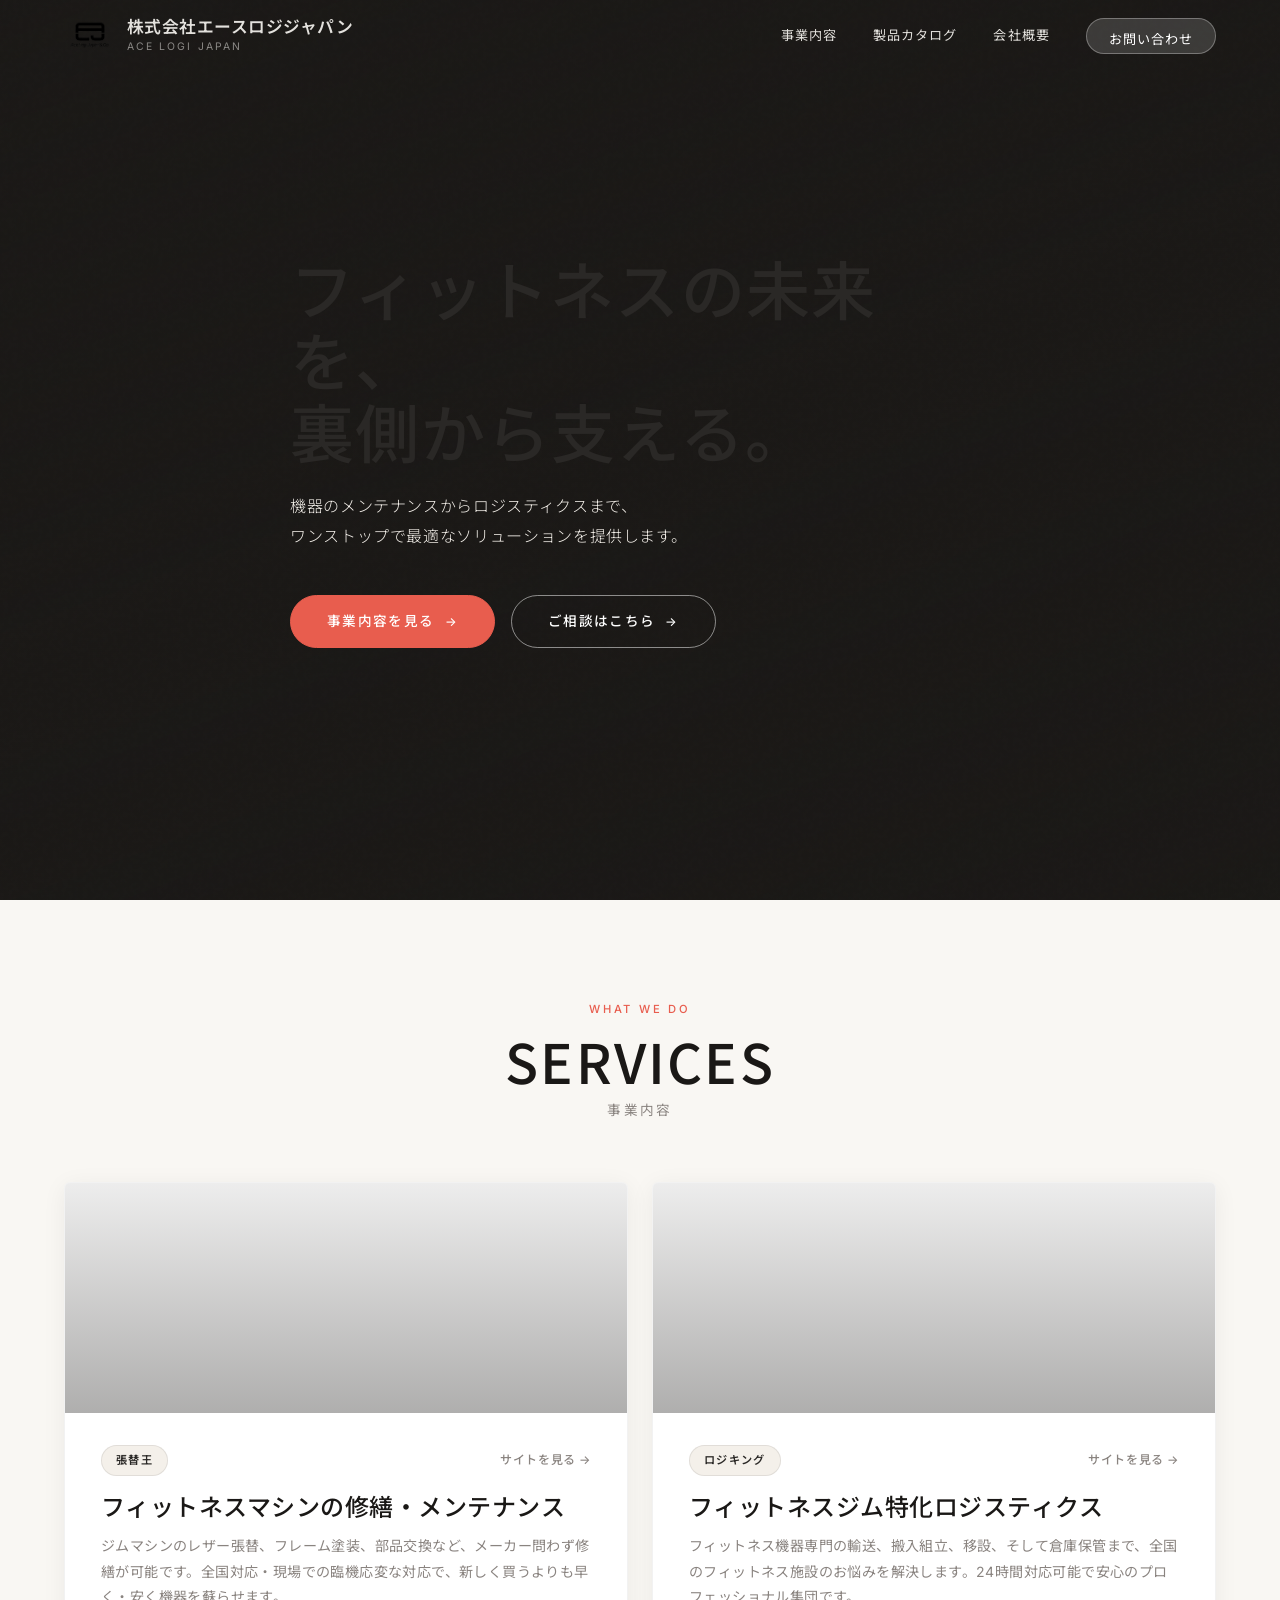
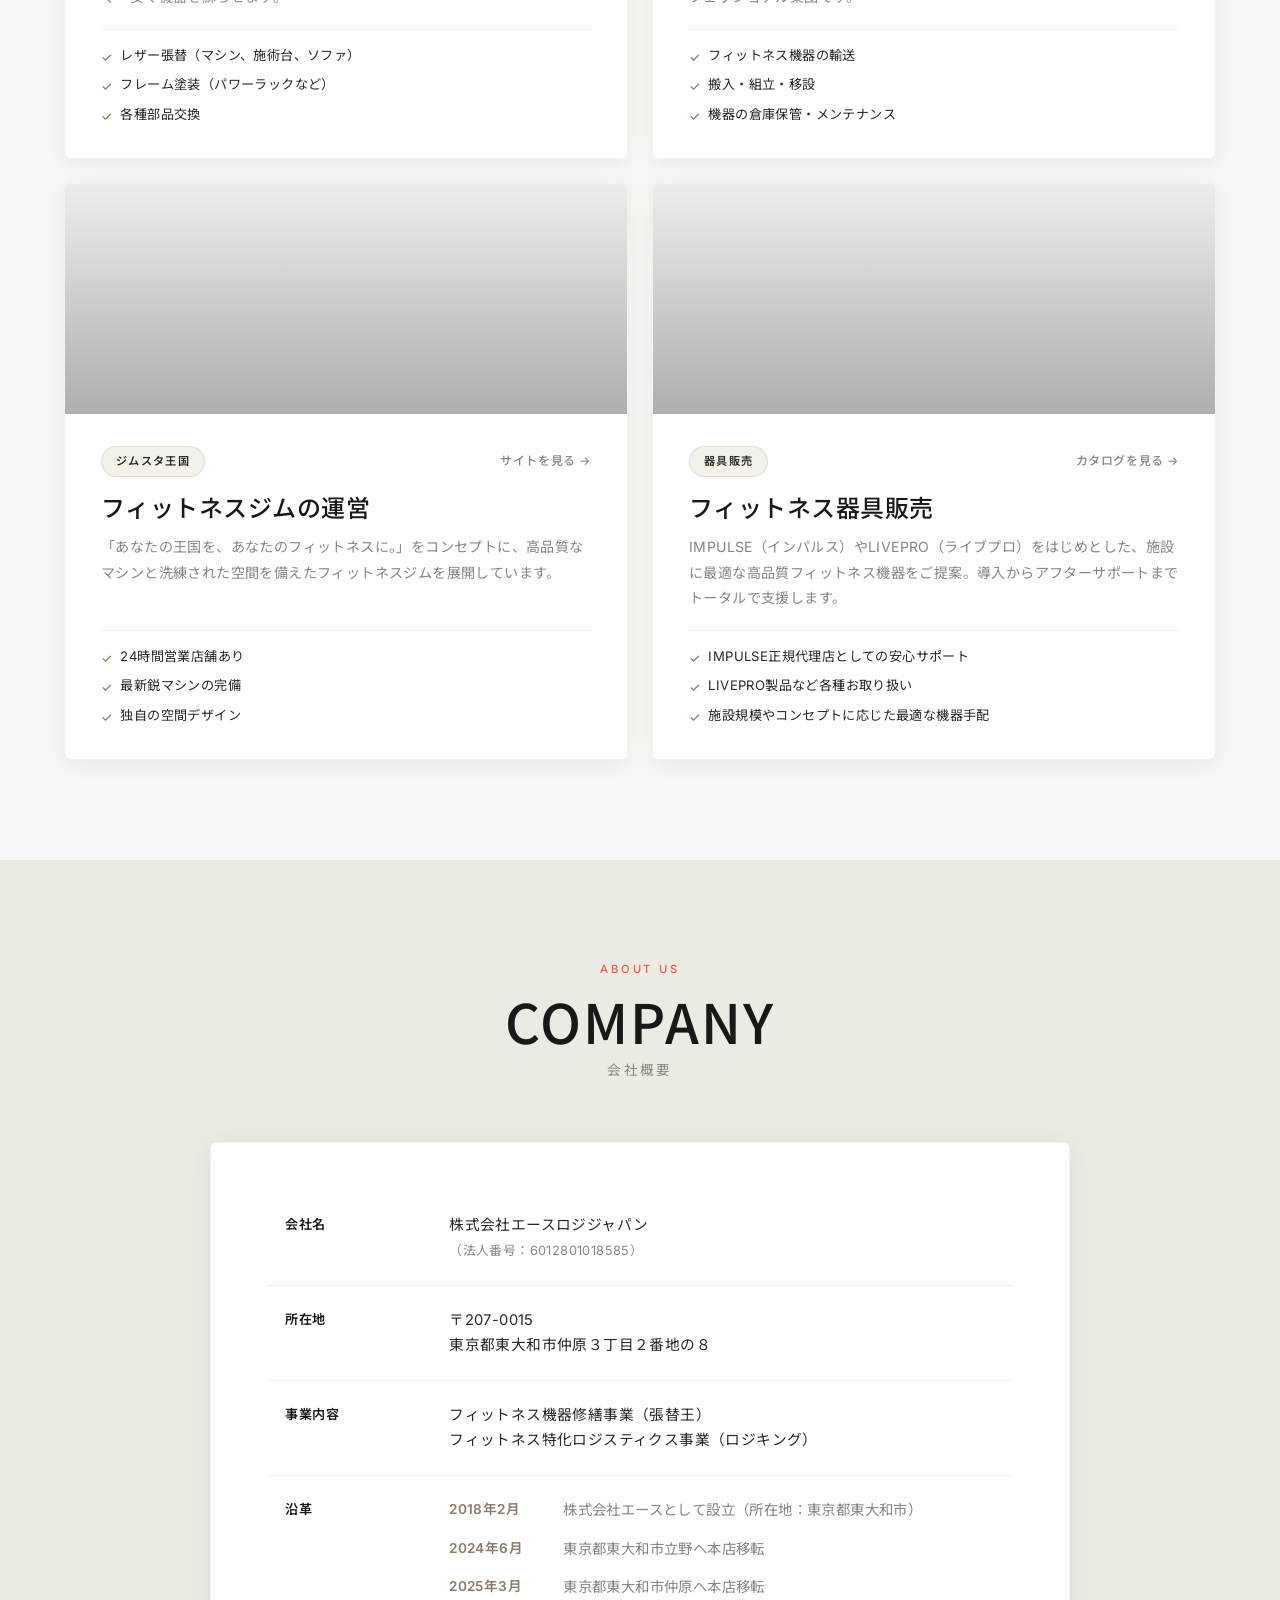
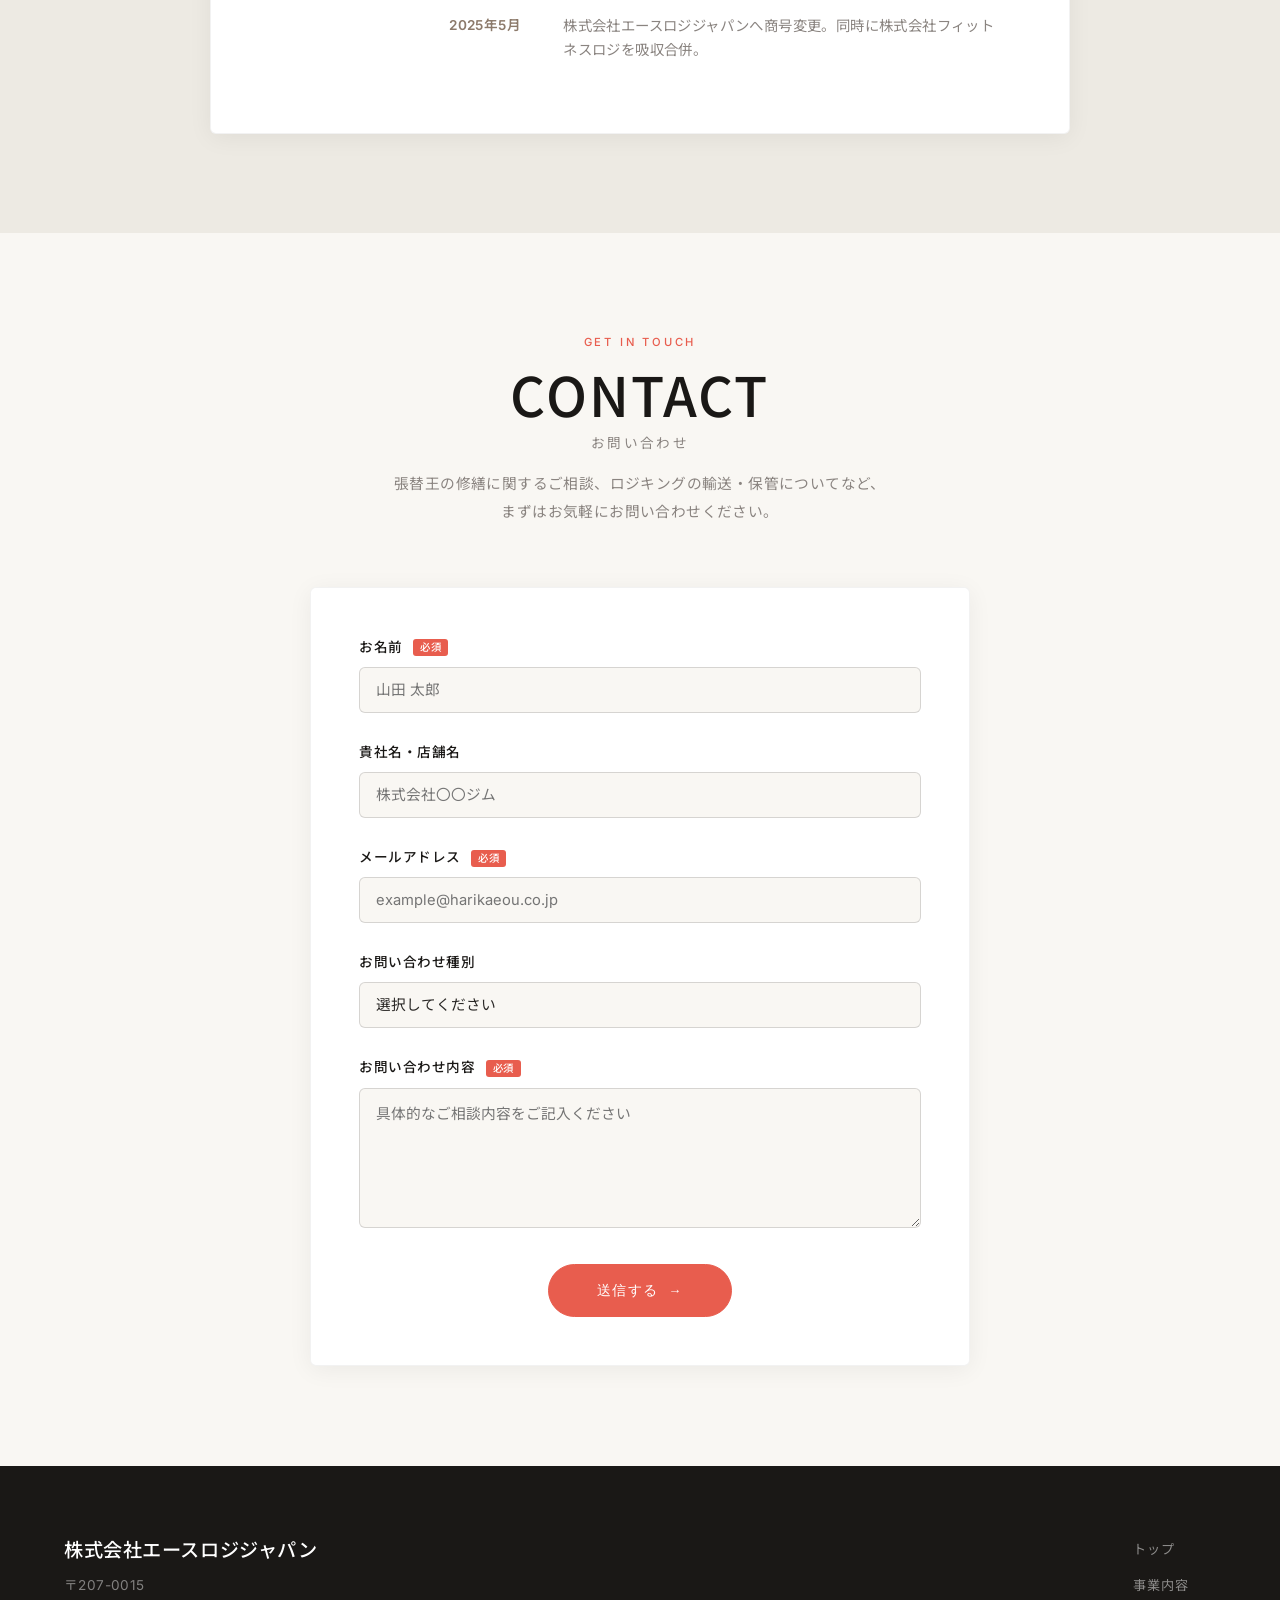
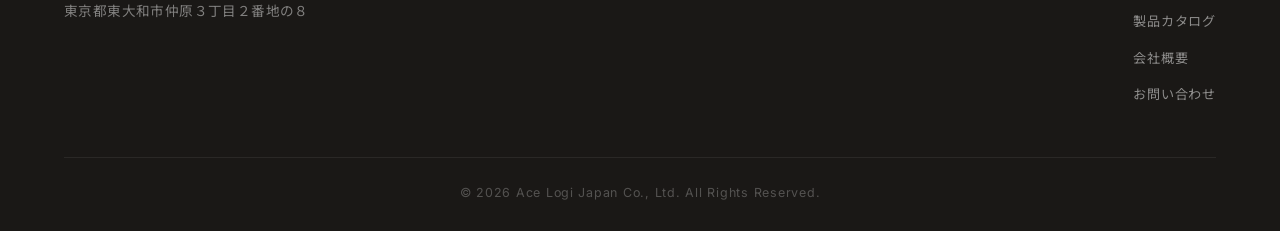
==== commit b2f349b3: "update styles and cart functionality" ====
--- a/index.html
+++ b/index.html
@@ -59,7 +59,7 @@
 
         <div class="container hero-content">
             <h1 class="hero-title hero-anim-up hero-delay-1">フィットネスの未来を、<br>裏側から支える。</h1>
-            <p class="hero-subtitle hero-anim-up hero-delay-2">機器のメンテナンスからロジスティクスまで、<br>ワンストップで最適なソリューションを提供します。</p>
+            <p class="hero-subtitle hero-anim-up hero-delay-2" style="color: #F4F0EA;">機器のメンテナンスからロジスティクスまで、<br>ワンストップで最適なソリューションを提供します。</p>
             <div class="hero-actions hero-anim-up hero-delay-3">
                 <a href="#services" class="btn btn-primary">事業内容を見る</a>
                 <a href="#contact" class="btn btn-outline-light">ご相談はこちら</a>
--- a/styles.css
+++ b/styles.css
@@ -9,17 +9,17 @@
     --highlight-hover: #C94035;
     --text-dark: #2A2826;
     --text-muted: #8A8480;
-    --text-light: #F9F7F3;
     --bg-beige: #F4F0EA;     /* Warm parchment */
     --bg-light: #EDEAE3;
     --bg-white: #F9F7F3;
     --bg-dark: #1A1816;
 
     --font-main: 'Inter', 'Noto Sans JP', sans-serif;
-    --font-heading: 'Cormorant Garamond', 'Noto Serif JP', serif;
+    --font-heading: 'Oswald', 'Noto Sans JP', sans-serif;
 
     --transition-fast: 0.25s;
     --transition-mid: 0.5s;
+    --transition-slow: 0.8s;
     --transition-slow: 0.8s;
     --ease-out-expo: cubic-bezier(0.16, 1, 0.3, 1);
     --ease-in-out: cubic-bezier(0.4, 0, 0.2, 1);
@@ -37,6 +37,7 @@
 
 html {
     scroll-behavior: smooth;
+    scroll-padding-top: 80px;
 }
 
 body {
@@ -365,12 +366,21 @@
     padding: 30px 0;
     border-top: 1px solid rgba(26, 24, 22, 0.08);
     transform: translateY(-110%);
-    transition: transform var(--transition-mid) var(--ease-out-expo);
-    z-index: 999;
+    opacity: 0;
+    visibility: hidden;
+    pointer-events: none;
+    transition: transform var(--transition-mid) var(--ease-out-expo),
+                opacity var(--transition-mid) var(--ease-out-expo),
+                visibility var(--transition-mid) var(--ease-out-expo);
+    z-index: 9999;
+    box-shadow: 0 10px 30px rgba(0,0,0,0.1);
 }
 
 .mobile-nav.active {
     transform: translateY(0);
+    opacity: 1;
+    visibility: visible;
+    pointer-events: auto;
 }
 
 .mobile-link {
@@ -1006,8 +1016,50 @@
    ========================================================================= */
 @media (max-width: 960px) {
     .services-list {
-        grid-template-columns: 1fr;
-        gap: 20px;
+        display: flex;
+        overflow-x: auto;
+        scroll-snap-type: x mandatory;
+        gap: 16px;
+        padding-bottom: 24px;
+        -webkit-overflow-scrolling: touch;
+        margin-inline: -5vw;
+        padding-inline: 5vw;
+    }
+    
+    .services-list::-webkit-scrollbar {
+        height: 6px;
+    }
+    .services-list::-webkit-scrollbar-track {
+        background: rgba(0,0,0,0.05);
+        border-radius: 4px;
+    }
+    .services-list::-webkit-scrollbar-thumb {
+        background: rgba(0,0,0,0.2);
+        border-radius: 4px;
+    }
+
+    .service-card-wide {
+        flex: 0 0 85%;
+        scroll-snap-align: center;
+    }
+    
+    /* Disable hover effects on touch/mobile swipe */
+    .service-card-wide:hover {
+        transform: none;
+        box-shadow: var(--shadow-soft);
+    }
+    .service-card-wide:hover .service-image-wide {
+        transform: none;
+    }
+    .service-card-wide:hover .service-image-overlay {
+        opacity: 1; /* Reset to gradient */
+    }
+    .service-card-wide:hover .service-visit-label {
+        color: var(--text-muted);
+        transform: none;
+    }
+    .service-card-wide:hover .service-name {
+        color: var(--primary-color);
     }
 
     .section-title {
@@ -1099,6 +1151,12 @@
 
     .contact-form-wrapper {
         padding: 32px 24px;
+    }
+
+    .contact.section {
+        padding-bottom: 120px; /* フローティングカートへの被り防止 */
+        position: relative;
+        z-index: 10;
     }
 
     .intro-logo {
@@ -1564,6 +1622,7 @@
     font-size: 0.72rem;
     font-family: var(--font-heading);
     flex-shrink: 0;
+    margin-right: 20px;
 }
 
 .cart-empty-msg {
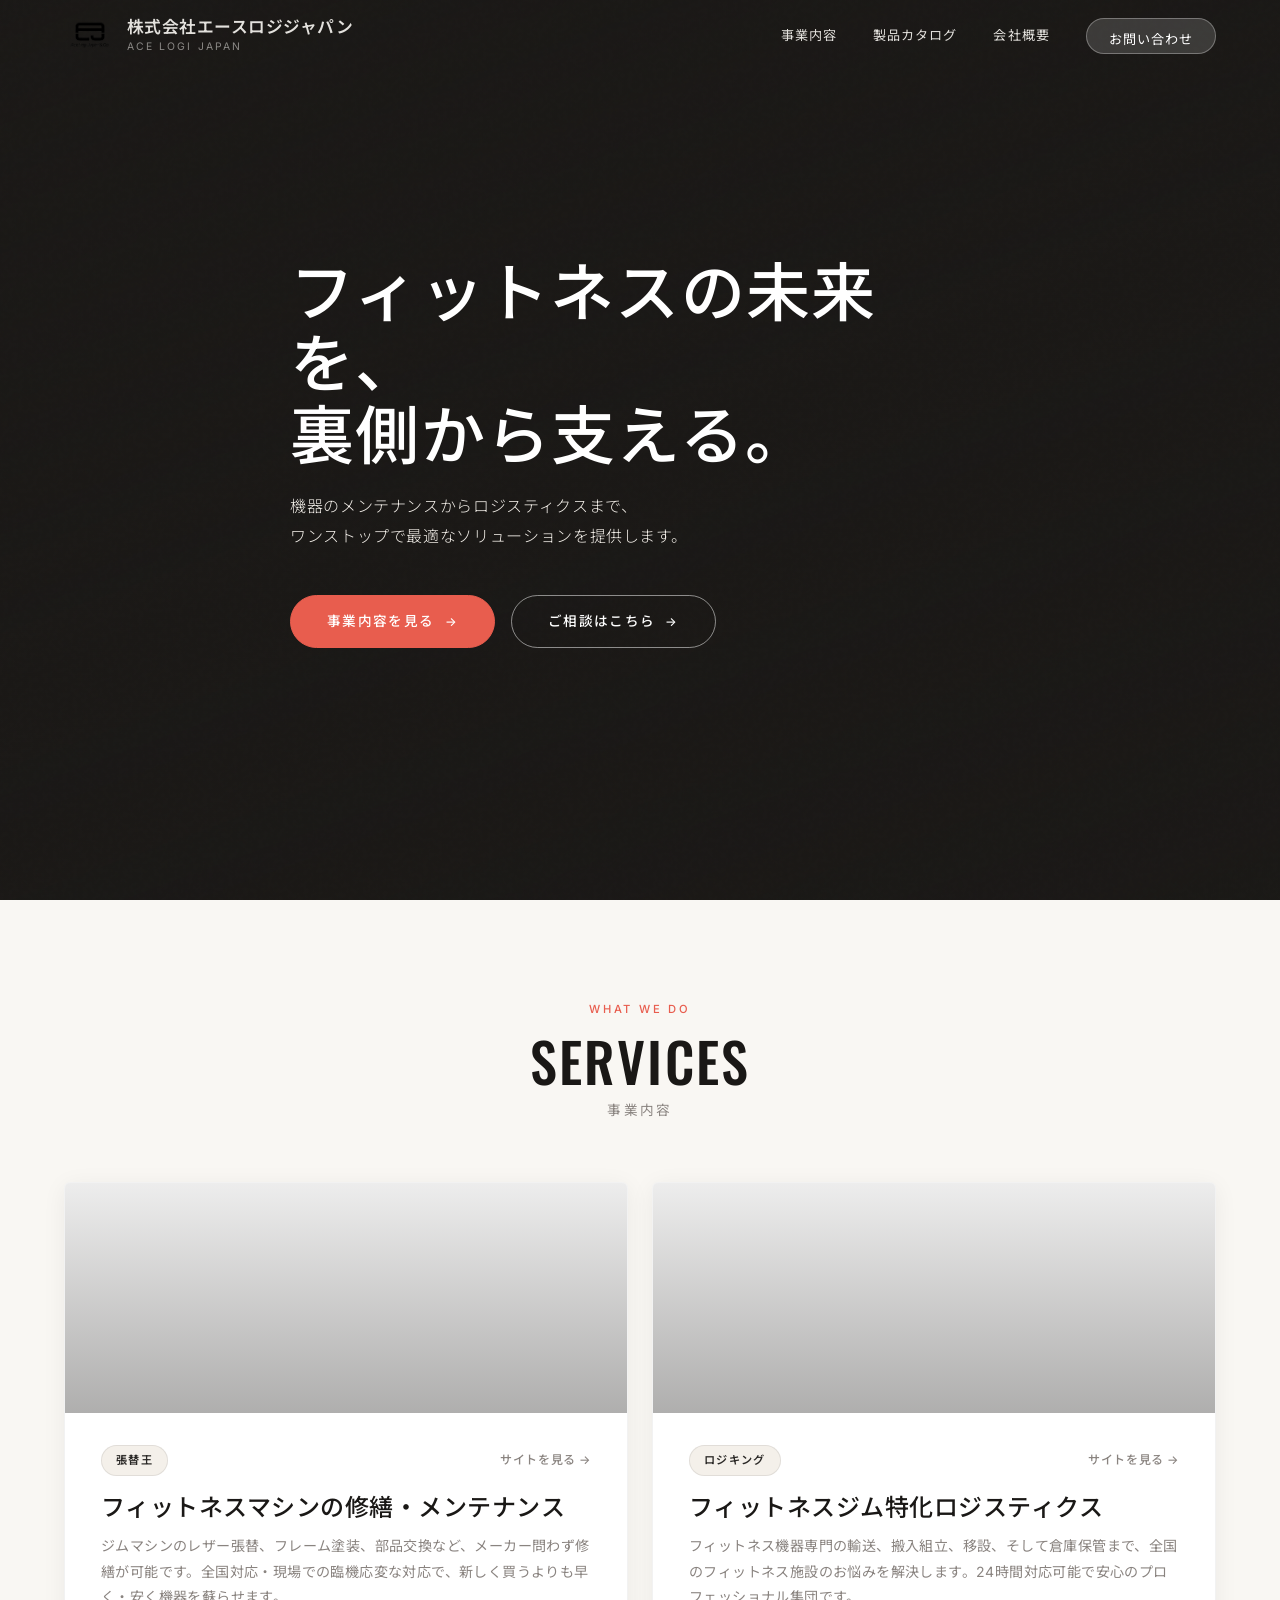
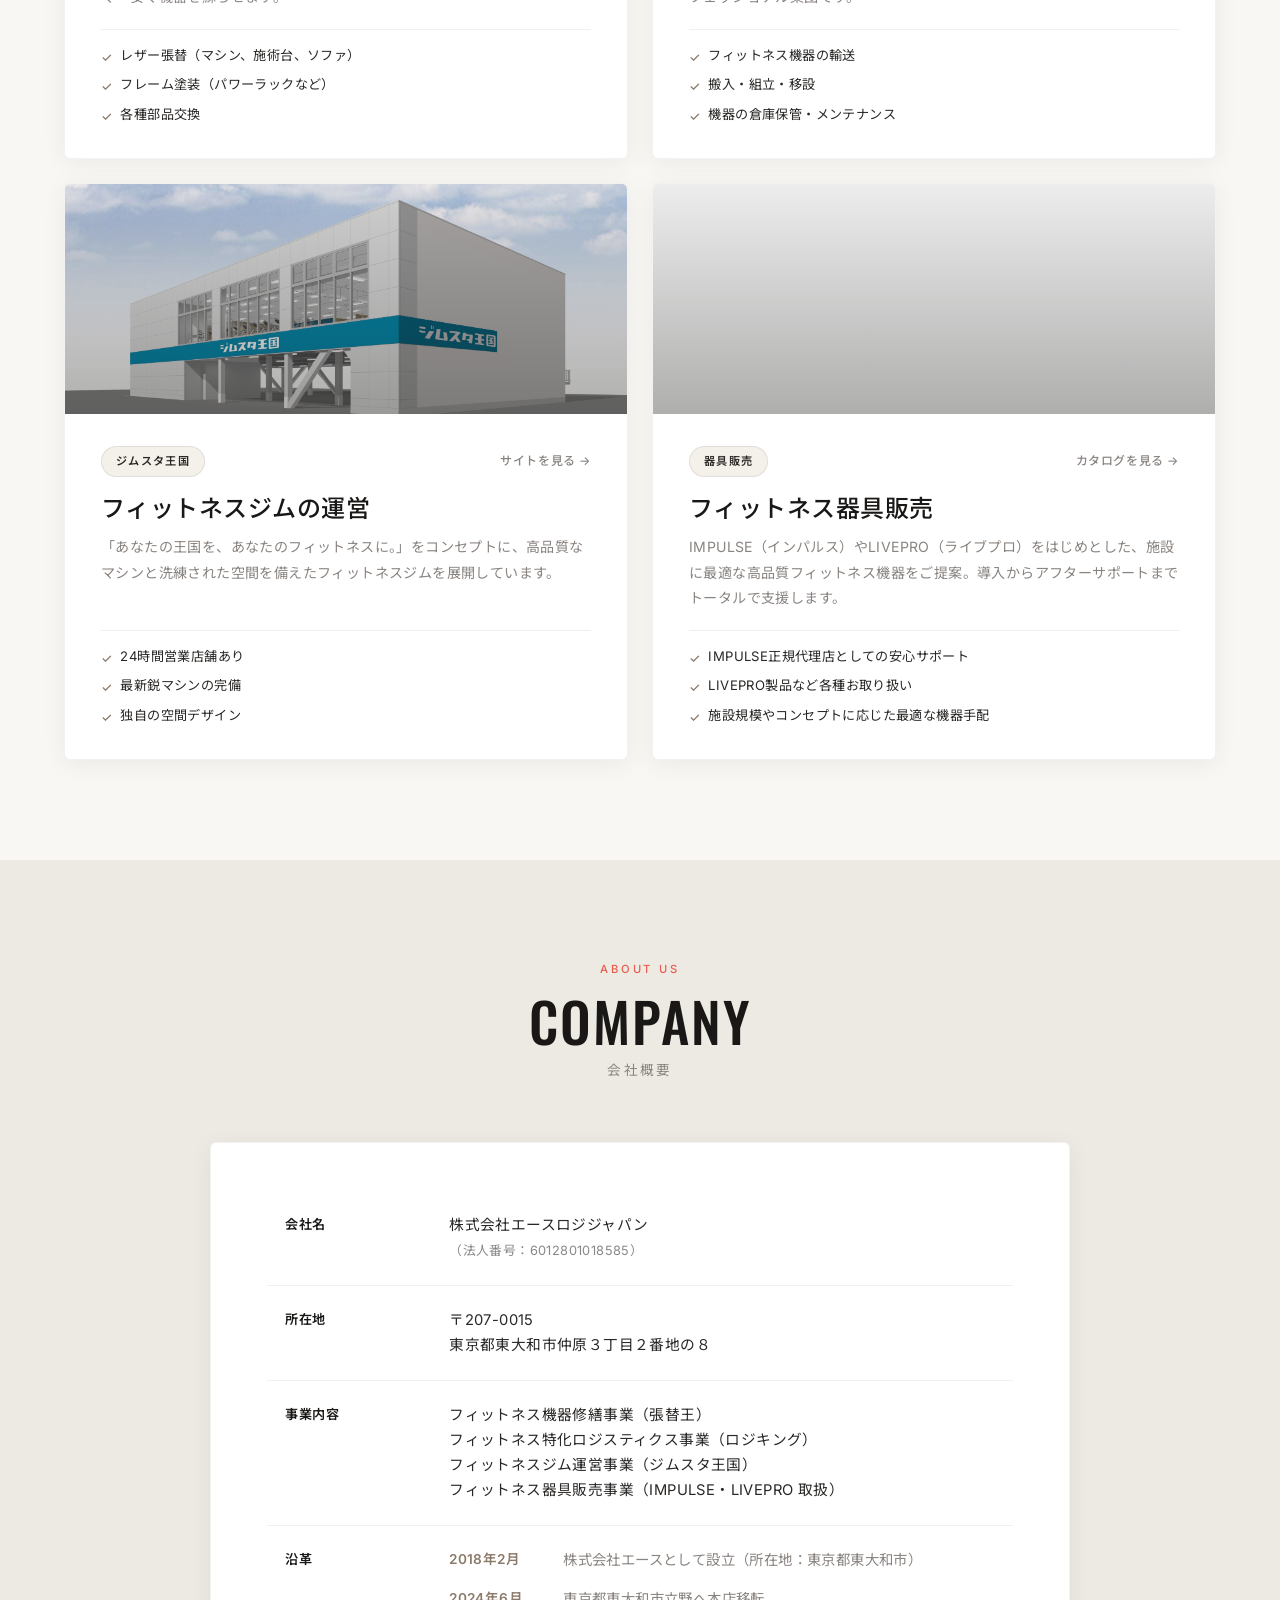
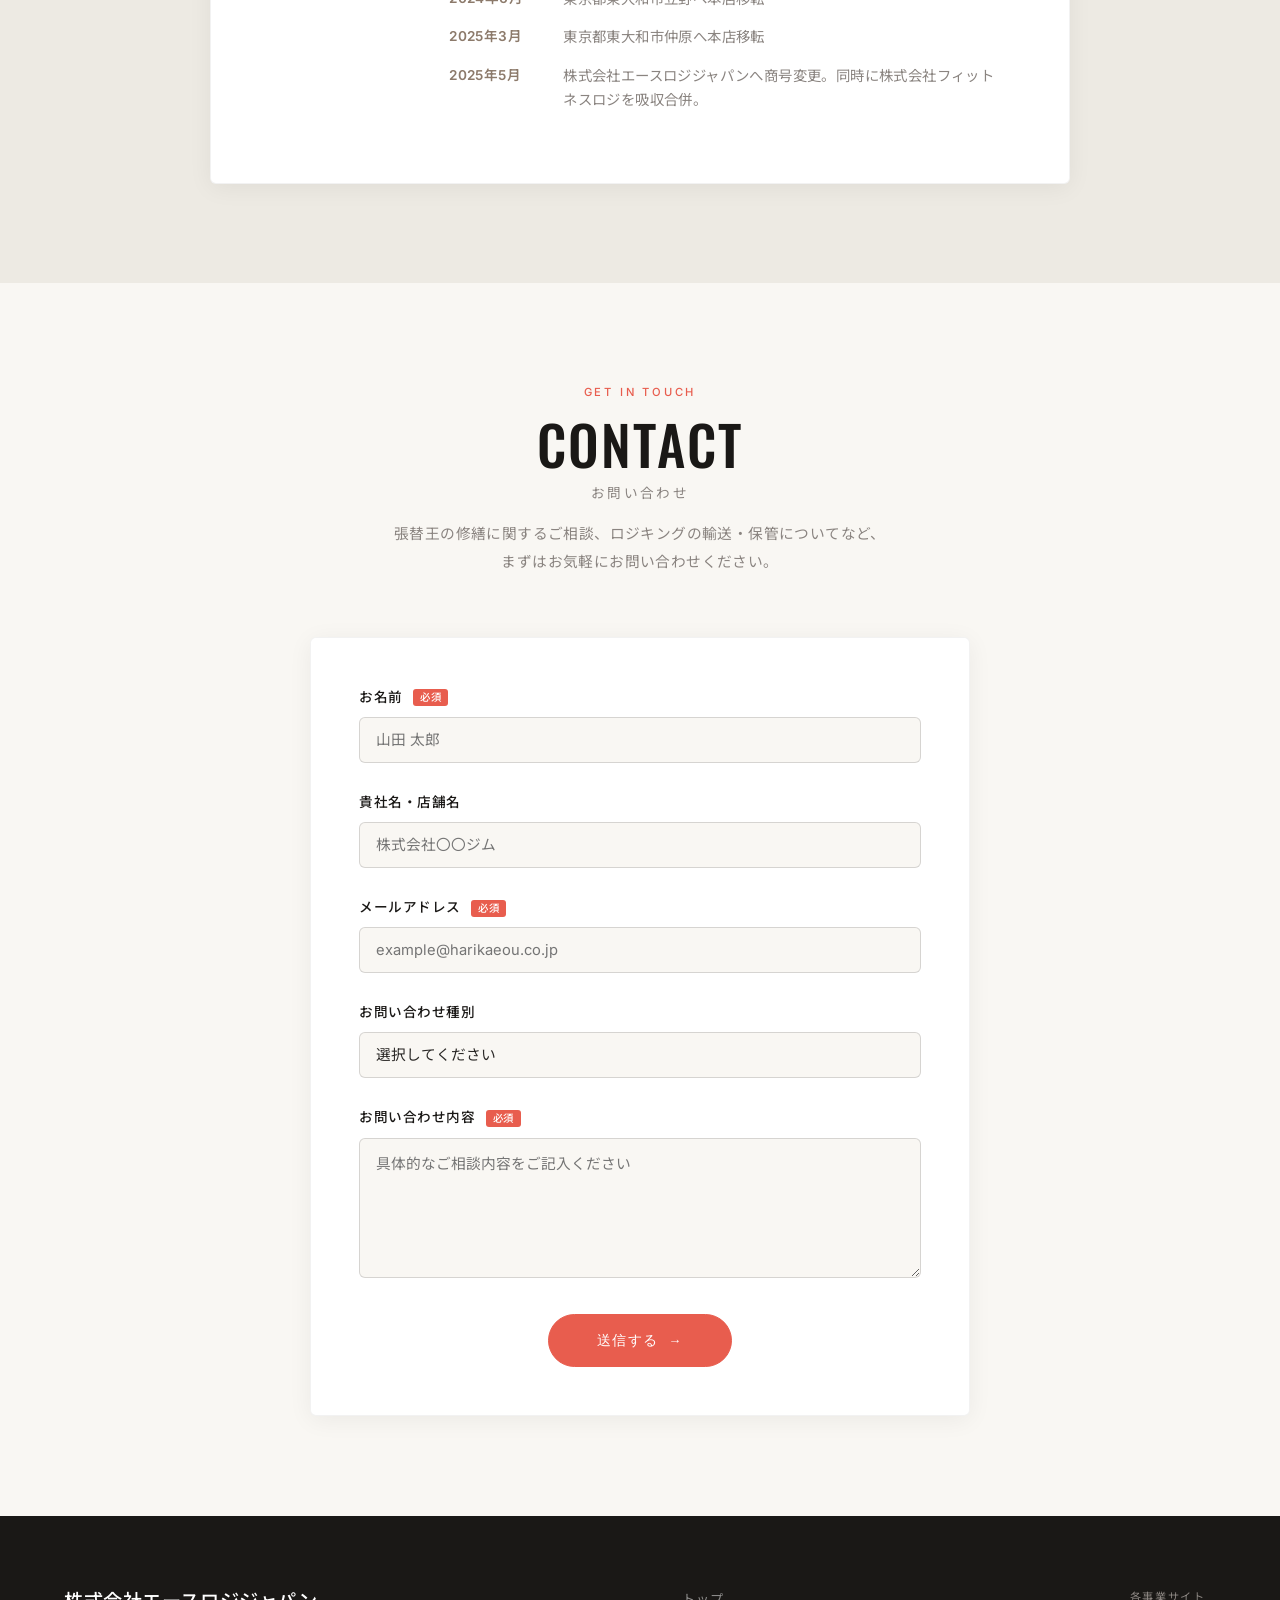
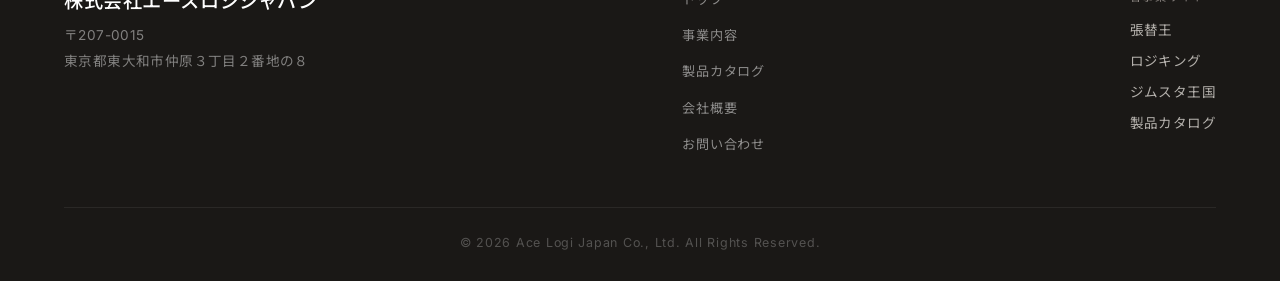
==== commit e1f142c2: "Update UI tweaks, Formspree integration, Font, and Footer links" ====
--- a/index.html
+++ b/index.html
@@ -7,10 +7,8 @@
     <title>株式会社エースロジジャパン | Ace Logi Japan</title>
     <meta name="description" content="株式会社エースロジジャパンは、フィットネス機器のレザー張替・修理「張替王」と、フィットネスロジスティクス「ロジキング」を展開しています。">
     <!-- Google Fonts -->
-    <link rel="preconnect" href="https://fonts.googleapis.com">
-    <link rel="preconnect" href="https://fonts.gstatic.com" crossorigin>
     <link
-        href="https://fonts.googleapis.com/css2?family=Cormorant+Garamond:ital,wght@0,400;0,500;0,600;1,400&family=Inter:wght@300;400;500&family=Noto+Serif+JP:wght@400;500;600&family=Noto+Sans+JP:wght@300;400;500&display=swap"
+        href="https://fonts.googleapis.com/css2?family=Cormorant+Garamond:ital,wght@0,400;0,500;0,600;1,400&family=Inter:wght@300;400;500&family=Noto+Serif+JP:wght@400;500;600&family=Noto+Sans+JP:wght@300;400;500&family=Oswald:wght@400;500;600;700&display=swap"
         rel="stylesheet">
     <!-- Custom CSS -->
     <link rel="stylesheet" href="styles.css">
@@ -203,7 +201,12 @@
                         </tr>
                         <tr>
                             <th>事業内容</th>
-                            <td>フィットネス機器修繕事業（張替王）<br>フィットネス特化ロジスティクス事業（ロジキング）</td>
+                            <td>
+                                フィットネス機器修繕事業（張替王）<br>
+                                フィットネス特化ロジスティクス事業（ロジキング）<br>
+                                フィットネスジム運営事業（ジムスタ王国）<br>
+                                フィットネス器具販売事業（IMPULSE・LIVEPRO 取扱）
+                            </td>
                         </tr>
                         <tr>
                             <th>沿革</th>
@@ -240,8 +243,8 @@
             </div>
 
             <div class="contact-form-wrapper reveal delay-1">
-                <!-- Form action set to mailto to open default mail client -->
-                <form class="contact-form" action="mailto:info@harikaeou.co.jp" method="POST" enctype="text/plain">
+                <!-- Form action set to Formspree for async submission -->
+                <form id="contactForm" class="contact-form" action="https://formspree.io/f/YOUR_FORM_ID" method="POST">
                     <div class="form-group">
                         <label for="name">お名前 <span class="required">必須</span></label>
                         <input type="text" id="name" name="name" placeholder="山田 太郎" required>
@@ -270,6 +273,12 @@
                     </div>
                     <div class="form-submit text-center">
                         <button type="submit" class="btn btn-primary btn-large">送信する</button>
+                        <p id="form-success" style="display:none; color:green; margin-top:1rem;">
+                            お問い合わせを受け付けました。担当者よりご連絡いたします。
+                        </p>
+                        <p id="form-error" style="display:none; color:red; margin-top:1rem;">
+                            送信に失敗しました。時間をおいて再度お試しください。
+                        </p>
                     </div>
                 </form>
             </div>
@@ -290,6 +299,13 @@
                     <a href="catalog.html">製品カタログ</a>
                     <a href="#company">会社概要</a>
                     <a href="#contact">お問い合わせ</a>
+                </div>
+                <div class="footer-services">
+                    <p class="footer-col-title">各事業サイト</p>
+                    <a href="https://harikaeou.co.jp/" target="_blank" rel="noopener">張替王</a>
+                    <a href="https://fitnesslogi.co.jp/" target="_blank" rel="noopener">ロジキング</a>
+                    <a href="gymsta-kingdom.html">ジムスタ王国</a>
+                    <a href="catalog.html">製品カタログ</a>
                 </div>
             </div>
             <div class="footer-bottom">
--- a/styles.css
+++ b/styles.css
@@ -455,14 +455,14 @@
     max-width: 700px;
 }
 
-/* Horizontal rule accent — synced with intro overlay (2.4s) */
+/* Horizontal rule accent — synced with intro overlay (4.0s) */
 .hero-rule {
     width: 40px;
     height: 1px;
     background: var(--highlight);
     margin-bottom: 28px;
     transform-origin: left;
-    animation: ruleExpand 1s var(--ease-out-expo) 2.0s both;
+    animation: ruleExpand 1s var(--ease-out-expo) 3.6s both;
 }
 
 @keyframes ruleExpand {
@@ -477,6 +477,8 @@
     line-height: 1.12;
     margin-bottom: 24px;
     letter-spacing: 0.02em;
+    color: #ffffff;
+    opacity: 1;
 }
 
 .hero-subtitle {
@@ -503,7 +505,7 @@
     justify-content: center;
     background: var(--bg-dark);
     z-index: 9999;
-    animation: introOverlay 2.4s var(--ease-in-out) forwards;
+    animation: introOverlay 4.0s var(--ease-in-out) forwards;
     pointer-events: none;
 }
 
@@ -517,7 +519,7 @@
     width: 220px;
     max-width: 60vw;
     filter: invert(1) brightness(2);
-    animation: introLogo 2.4s var(--ease-out-expo) forwards;
+    animation: introLogo 4.0s var(--ease-out-expo) forwards;
     will-change: opacity, transform;
 }
 
@@ -533,10 +535,10 @@
     animation: heroFadeUp 1.2s var(--ease-out-expo) both;
 }
 
-.hero-delay-0 { animation-delay: 1.9s; }
-.hero-delay-1 { animation-delay: 2.1s; }
-.hero-delay-2 { animation-delay: 2.3s; }
-.hero-delay-3 { animation-delay: 2.5s; }
+.hero-delay-0 { animation-delay: 3.5s; }
+.hero-delay-1 { animation-delay: 3.7s; }
+.hero-delay-2 { animation-delay: 3.9s; }
+.hero-delay-3 { animation-delay: 4.1s; }
 
 @keyframes heroFadeUp {
     from {
@@ -569,7 +571,7 @@
     background-image: url('https://images.unsplash.com/photo-1565891741441-64926e441838?q=80&w=2940&auto=format&fit=crop'); /* Warehouse image instead of Zalando boxes */
 }
 .gymsta-bg {
-    background-image: url('https://images.unsplash.com/photo-1534438327276-14e5300c3a48?q=80&w=2940&auto=format&fit=crop');
+    background-image: url('images/Ex01Hx2.JPG');
 }
 .impulse-bg {
     background-image: url('images/impulse-bg.jpg');
@@ -1716,7 +1718,7 @@
 .equipment-modal-overlay {
     position: absolute;
     inset: 0;
-    background: rgba(26, 24, 22, 0.75);
+    background: rgba(26, 24, 22, 0.4);
     backdrop-filter: blur(10px);
     -webkit-backdrop-filter: blur(10px);
 }
@@ -1883,3 +1885,23 @@
 .parallax-img {
     will-change: background-position;
 }
+
+/* =========================================================================
+   Footer Services Extension
+   ========================================================================= */
+.footer-col-title {
+  font-size: 0.7rem;
+  letter-spacing: 0.15em;
+  color: var(--text-muted);
+  margin-bottom: 12px;
+  text-transform: uppercase;
+}
+.footer-services a {
+  display: block;
+  margin-bottom: 8px;
+  font-size: 0.85rem;
+  color: var(--bg-beige);
+  opacity: 0.7;
+  transition: opacity 0.2s;
+}
+.footer-services a:hover { opacity: 1; }
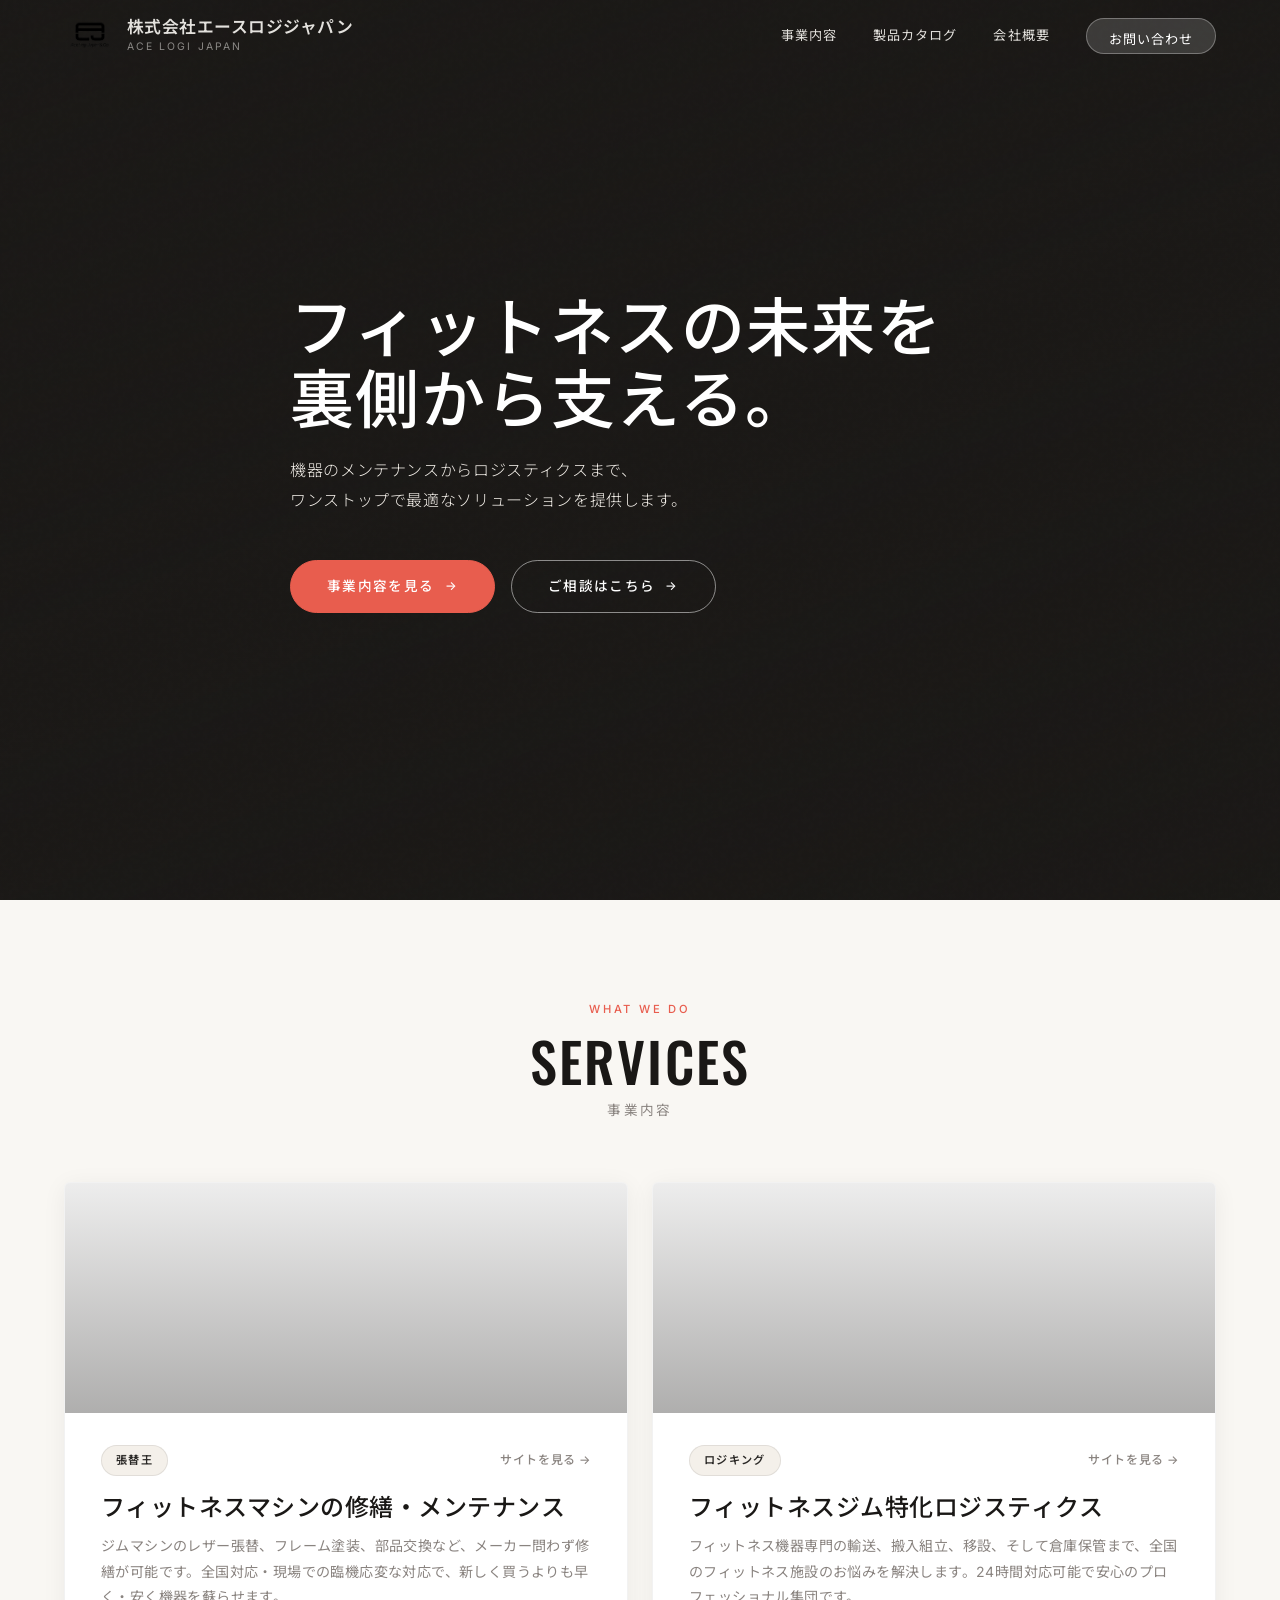
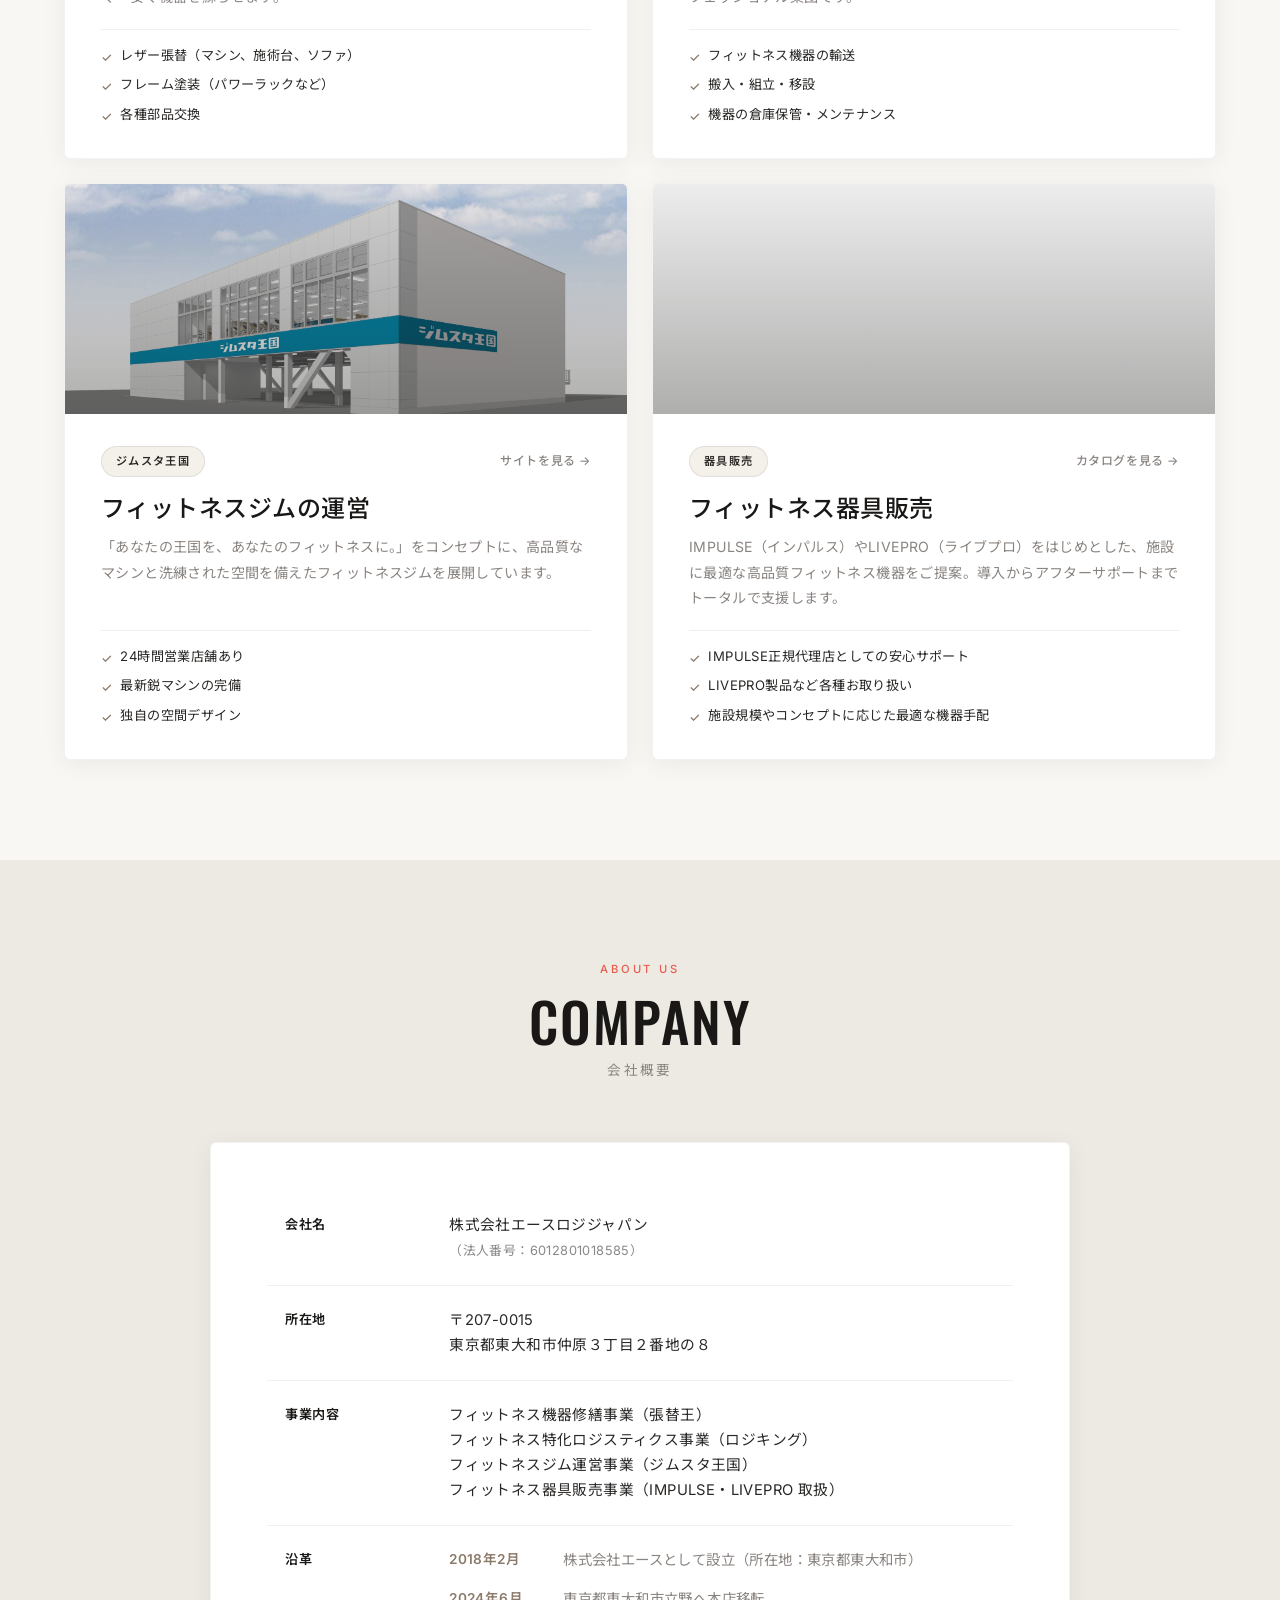
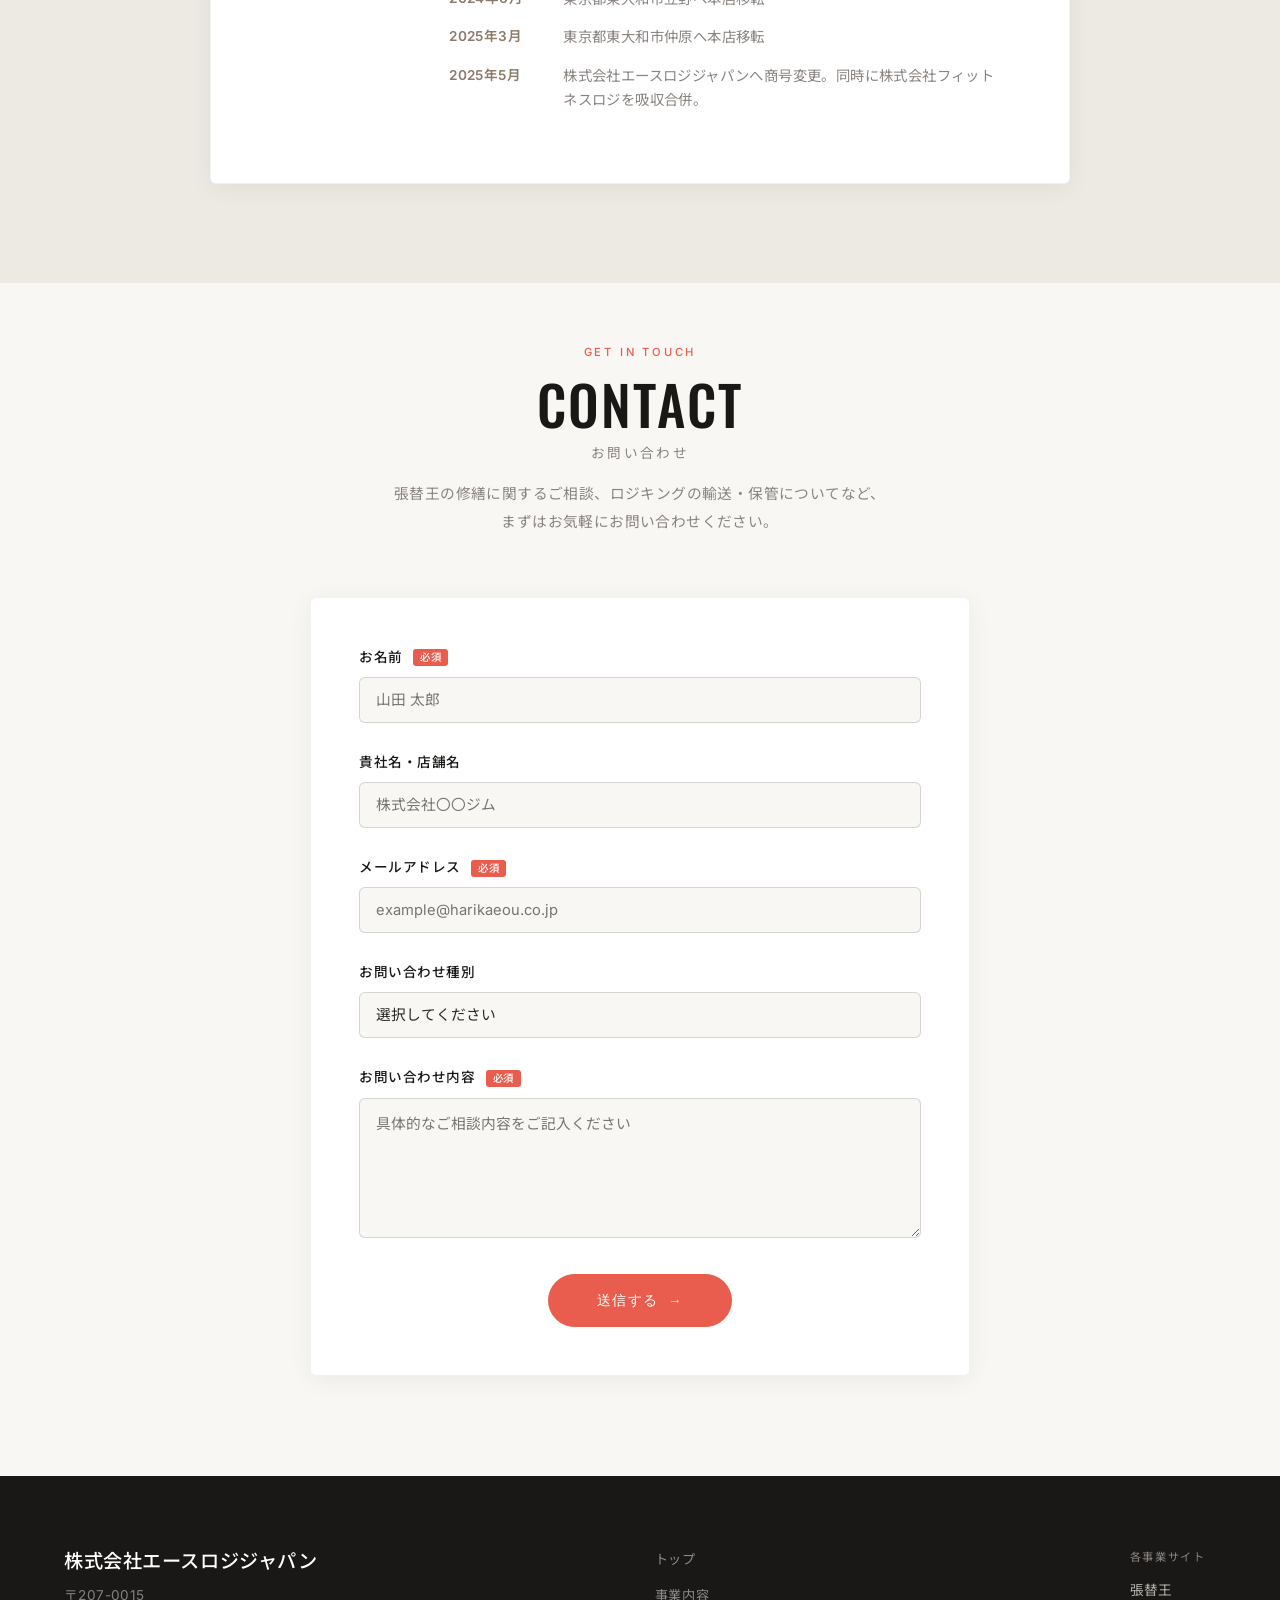
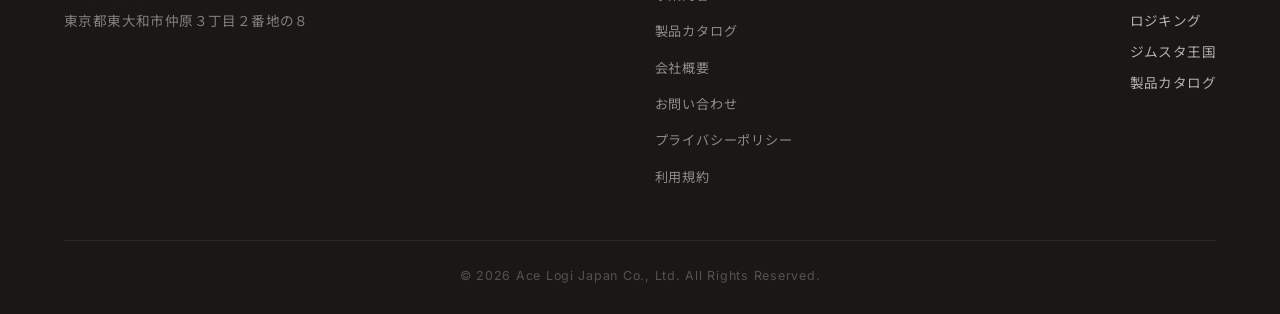
==== commit 3951bc88: "feat: design tonmana changes and form implementation - Switch Gymsta Kingdom colors to Pacific Leagu" ====
--- a/index.html
+++ b/index.html
@@ -56,7 +56,7 @@
         <div class="hero-overlay"></div>
 
         <div class="container hero-content">
-            <h1 class="hero-title hero-anim-up hero-delay-1">フィットネスの未来を、<br>裏側から支える。</h1>
+            <h1 class="hero-title hero-anim-up hero-delay-1"><span style="display:block;white-space:nowrap;">フィットネスの未来を</span><span style="display:block;white-space:nowrap;">裏側から支える。</span></h1>
             <p class="hero-subtitle hero-anim-up hero-delay-2" style="color: #F4F0EA;">機器のメンテナンスからロジスティクスまで、<br>ワンストップで最適なソリューションを提供します。</p>
             <div class="hero-actions hero-anim-up hero-delay-3">
                 <a href="#services" class="btn btn-primary">事業内容を見る</a>
@@ -244,7 +244,7 @@
 
             <div class="contact-form-wrapper reveal delay-1">
                 <!-- Form action set to Formspree for async submission -->
-                <form id="contactForm" class="contact-form" action="https://formspree.io/f/YOUR_FORM_ID" method="POST">
+                <form id="contactForm" class="contact-form" action="https://formspree.io/f/mnjodnyo" method="POST">
                     <div class="form-group">
                         <label for="name">お名前 <span class="required">必須</span></label>
                         <input type="text" id="name" name="name" placeholder="山田 太郎" required>
@@ -299,6 +299,8 @@
                     <a href="catalog.html">製品カタログ</a>
                     <a href="#company">会社概要</a>
                     <a href="#contact">お問い合わせ</a>
+                    <a href="privacy.html">プライバシーポリシー</a>
+                    <a href="terms.html">利用規約</a>
                 </div>
                 <div class="footer-services">
                     <p class="footer-col-title">各事業サイト</p>
--- a/styles.css
+++ b/styles.css
@@ -834,9 +834,12 @@
 /* =========================================================================
    Contact Section
    ========================================================================= */
+.contact.section {
+    padding-top: 60px;
+}
 .contact-lead {
     margin-top: 16px;
-    margin-bottom: 48px;
+    margin-bottom: 24px;
     color: var(--text-muted);
     font-size: 0.92rem;
     line-height: 1.9;
@@ -1217,6 +1220,8 @@
     border-radius: var(--border-radius);
     overflow: hidden;
     transition: transform var(--transition-mid), box-shadow var(--transition-mid);
+    display: flex;
+    flex-direction: column;
 }
 
 .catalog-item:hover {
@@ -1249,6 +1254,7 @@
 
 .catalog-info {
     padding: 20px;
+    flex-grow: 1;
 }
 
 .catalog-name {
@@ -1905,3 +1911,155 @@
   transition: opacity 0.2s;
 }
 .footer-services a:hover { opacity: 1; }
+
+/* =========================================================================
+   Warranty Section
+   ========================================================================= */
+.warranty-section {
+  background-color: var(--bg-light);
+}
+
+.warranty-block {
+  margin-bottom: 60px;
+}
+
+.warranty-block-title {
+  font-size: 1rem;
+  font-weight: 600;
+  letter-spacing: 0.1em;
+  color: var(--text-dark);
+  border-left: 3px solid var(--highlight);
+  padding-left: 12px;
+  margin-bottom: 20px;
+}
+
+.warranty-lead {
+  color: var(--text-muted);
+  margin-bottom: 20px;
+  font-size: 0.9rem;
+}
+
+.warranty-table {
+  width: 100%;
+  border-collapse: collapse;
+  font-size: 0.875rem;
+}
+
+.warranty-table th,
+.warranty-table td {
+  border: 1px solid #ddd8d0;
+  padding: 12px 16px;
+  text-align: left;
+  vertical-align: middle;
+}
+
+.warranty-table thead th {
+  background-color: var(--primary-color);
+  color: var(--bg-beige);
+  font-weight: 500;
+  letter-spacing: 0.05em;
+}
+
+.warranty-table tbody th {
+  background-color: var(--bg-beige);
+  font-weight: 500;
+  width: 180px;
+  white-space: nowrap;
+}
+
+.warranty-period {
+  text-align: center;
+  font-weight: 600;
+  color: var(--highlight);
+  white-space: nowrap;
+}
+
+.warranty-tables-wrap {
+  display: grid;
+  grid-template-columns: 1fr 1fr;
+  gap: 32px;
+}
+
+.warranty-table-label {
+  font-size: 0.85rem;
+  font-weight: 600;
+  color: var(--text-dark);
+  margin-bottom: 12px;
+  letter-spacing: 0.05em;
+}
+
+.warranty-table--parts td:first-child {
+  color: var(--text-dark);
+}
+
+/* 修理の流れ */
+.repair-flow {
+  display: grid;
+  grid-template-columns: repeat(4, 1fr);
+  gap: 20px;
+}
+
+.repair-step {
+  background: var(--bg-white);
+  border: 1px solid #ddd8d0;
+  border-radius: var(--border-radius);
+  padding: 20px 16px;
+}
+
+.repair-step-num {
+  font-family: var(--font-heading);
+  font-size: 2rem;
+  font-weight: 700;
+  color: var(--highlight);
+  margin-bottom: 8px;
+  opacity: 0.6;
+}
+
+.repair-step-title {
+  font-weight: 600;
+  font-size: 0.9rem;
+  margin-bottom: 8px;
+  color: var(--text-dark);
+}
+
+.repair-step p {
+  font-size: 0.8rem;
+  color: var(--text-muted);
+  line-height: 1.6;
+}
+
+/* 取り扱い項目リスト */
+.service-items-list {
+  display: flex;
+  flex-wrap: wrap;
+  gap: 10px;
+  list-style: none;
+}
+
+.service-items-list li {
+  background: var(--bg-white);
+  border: 1px solid #ddd8d0;
+  border-radius: 20px;
+  padding: 6px 16px;
+  font-size: 0.85rem;
+  color: var(--text-dark);
+}
+
+/* レスポンシブ対応 */
+@media (max-width: 768px) {
+  .warranty-tables-wrap {
+    grid-template-columns: 1fr;
+  }
+  .repair-flow {
+    grid-template-columns: 1fr 1fr;
+  }
+  .warranty-table tbody th {
+    width: 120px;
+  }
+}
+
+@media (max-width: 480px) {
+  .repair-flow {
+    grid-template-columns: 1fr;
+  }
+}
